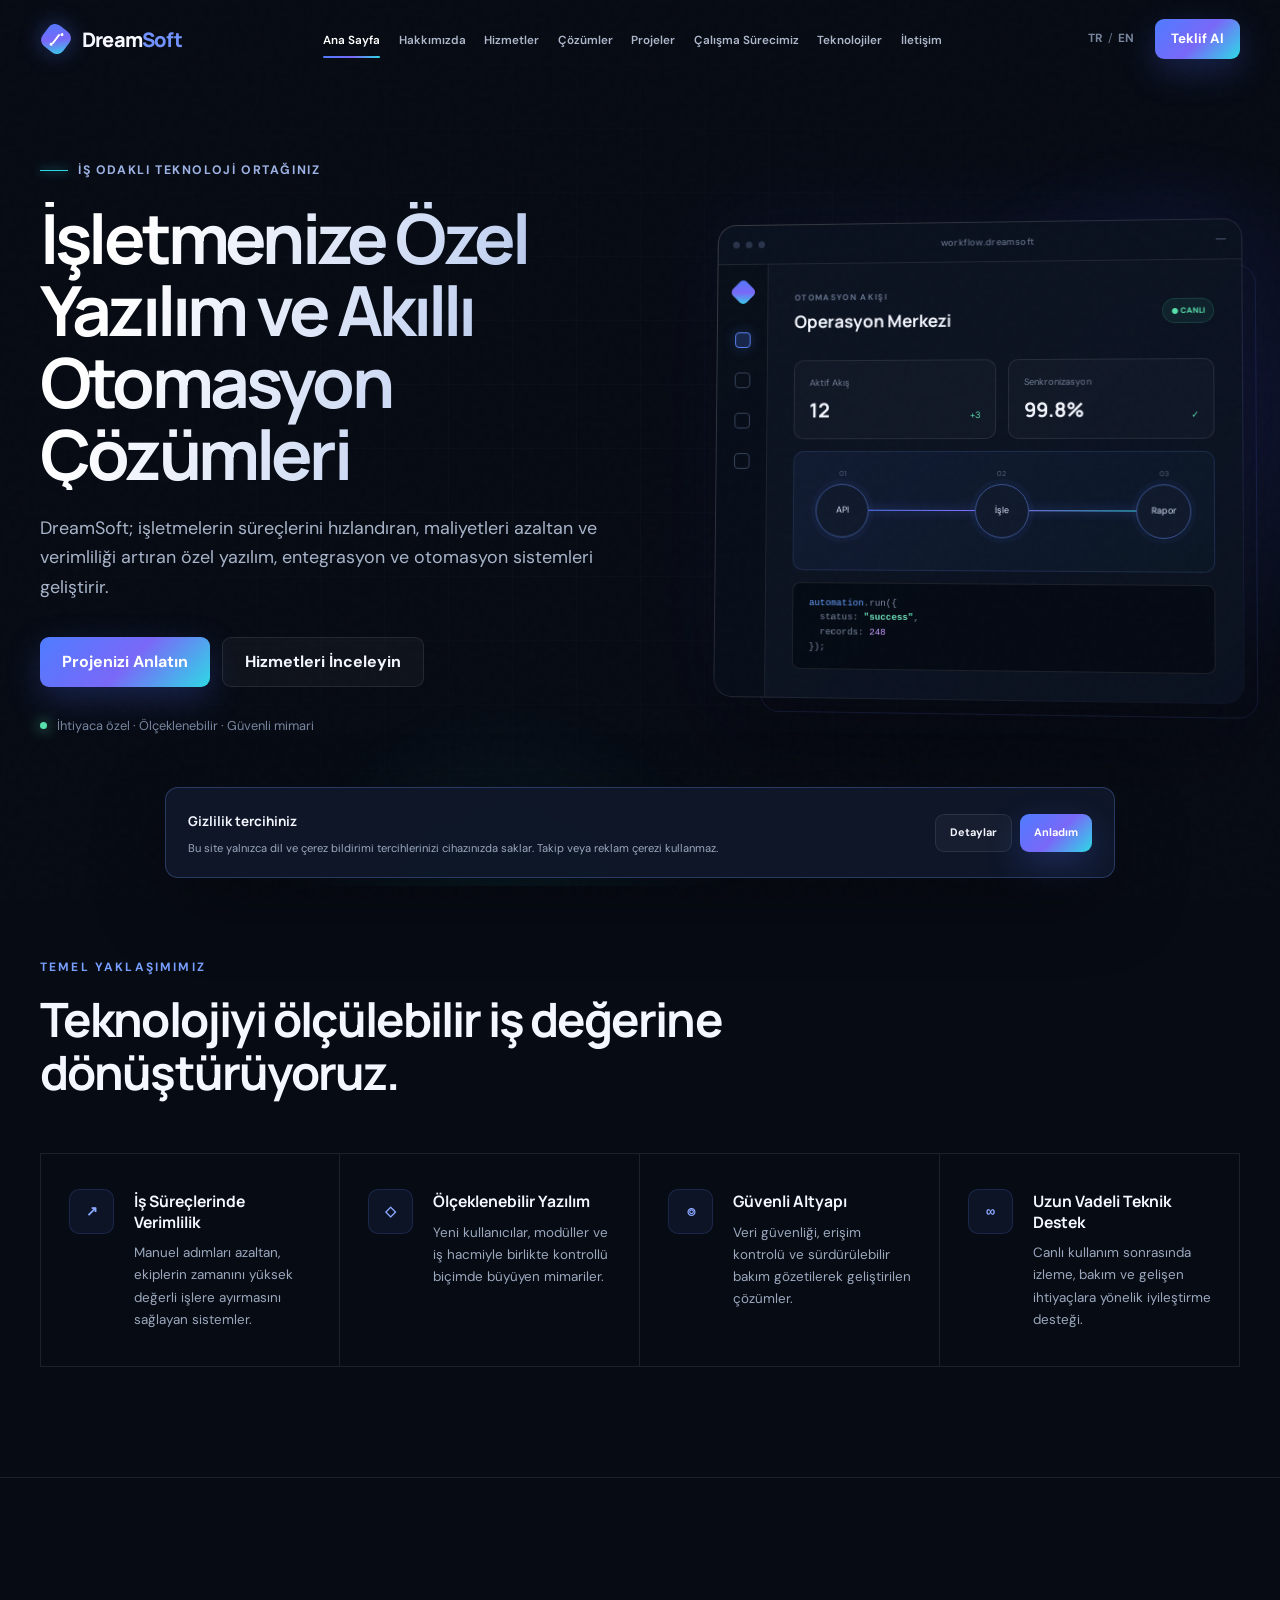
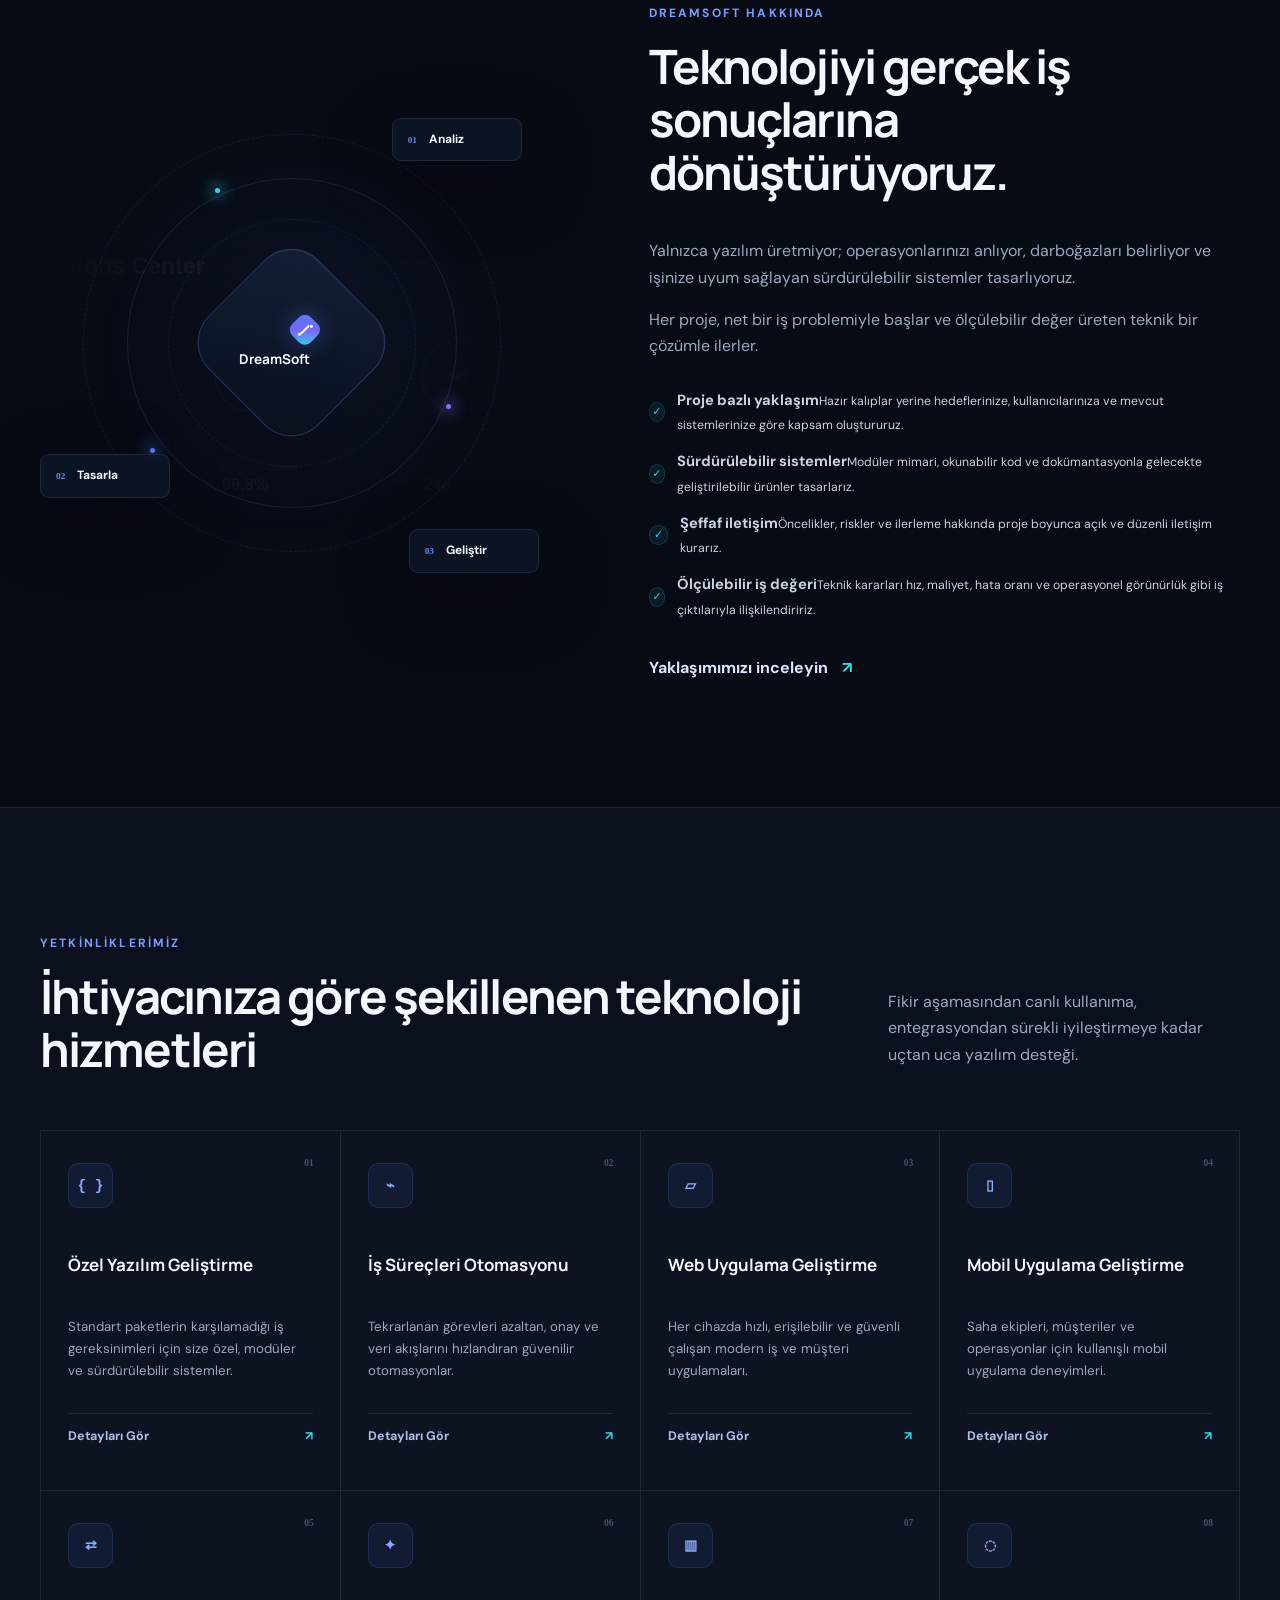
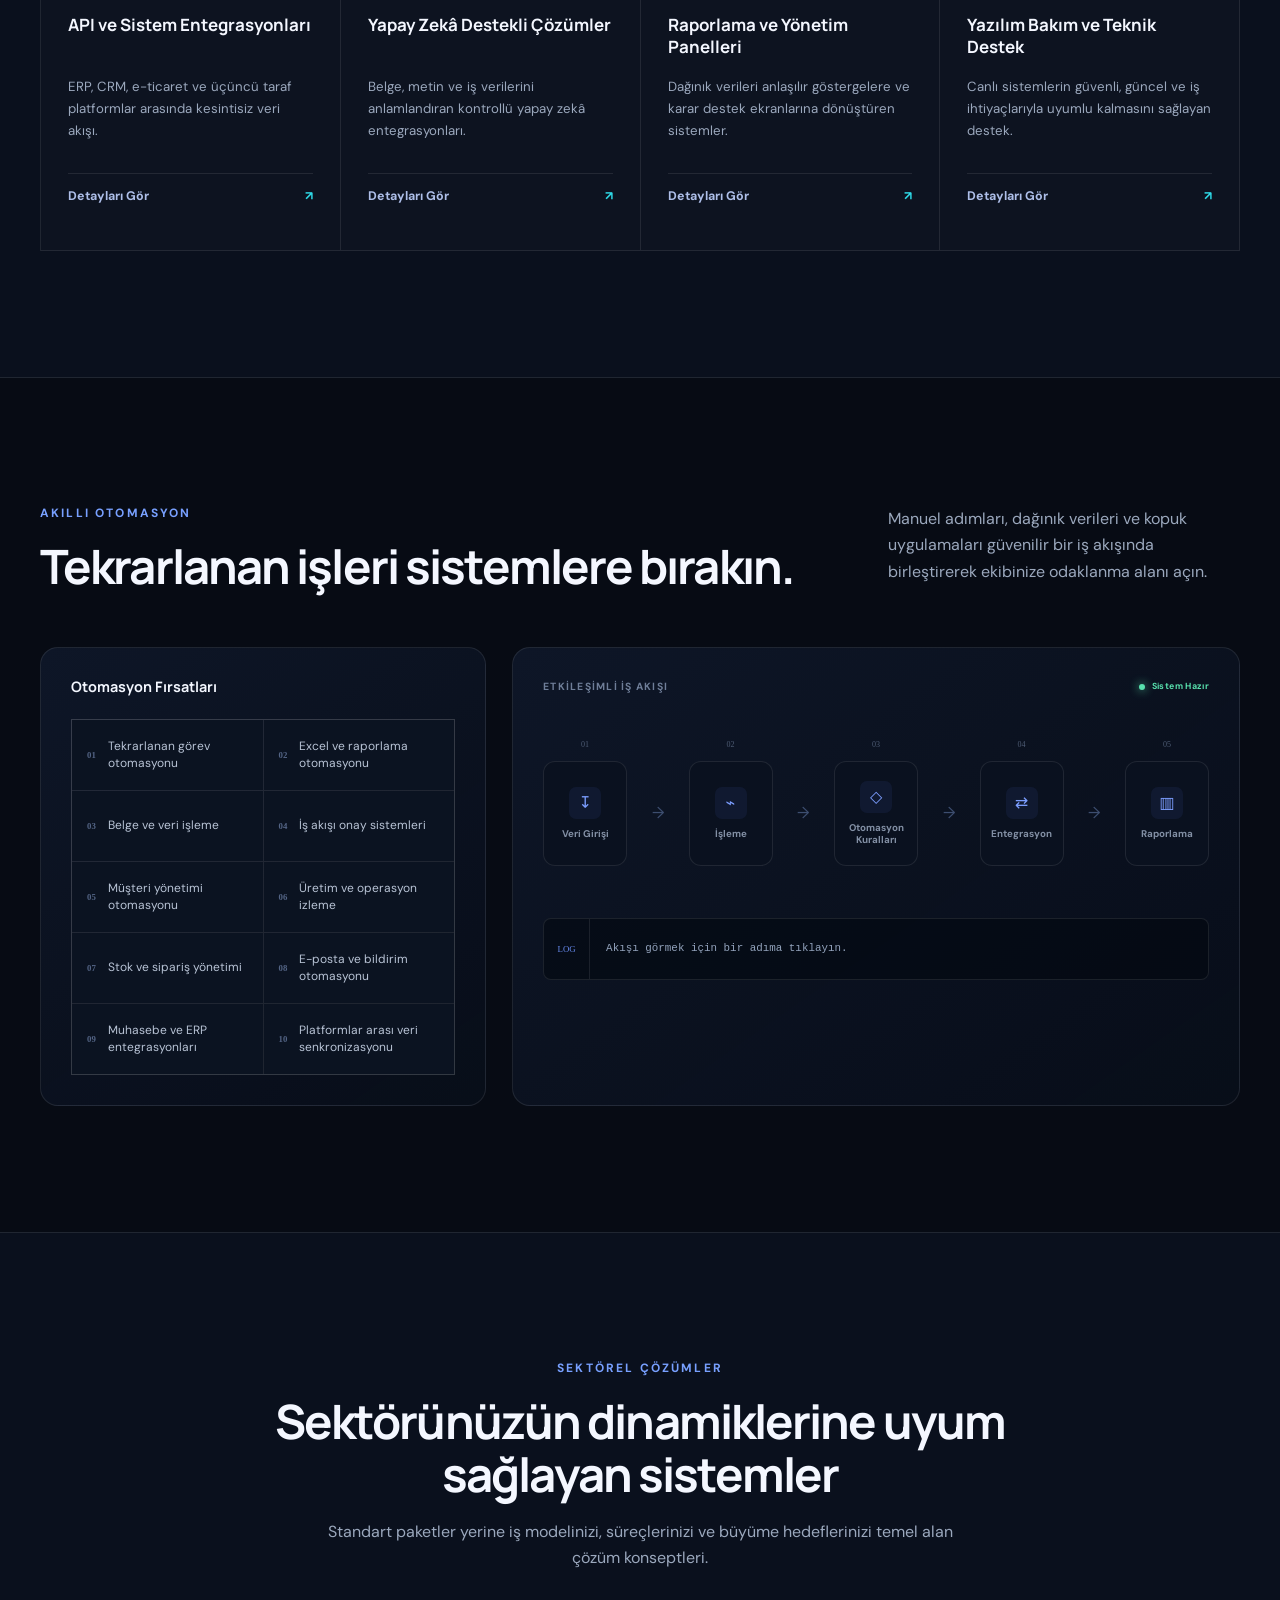
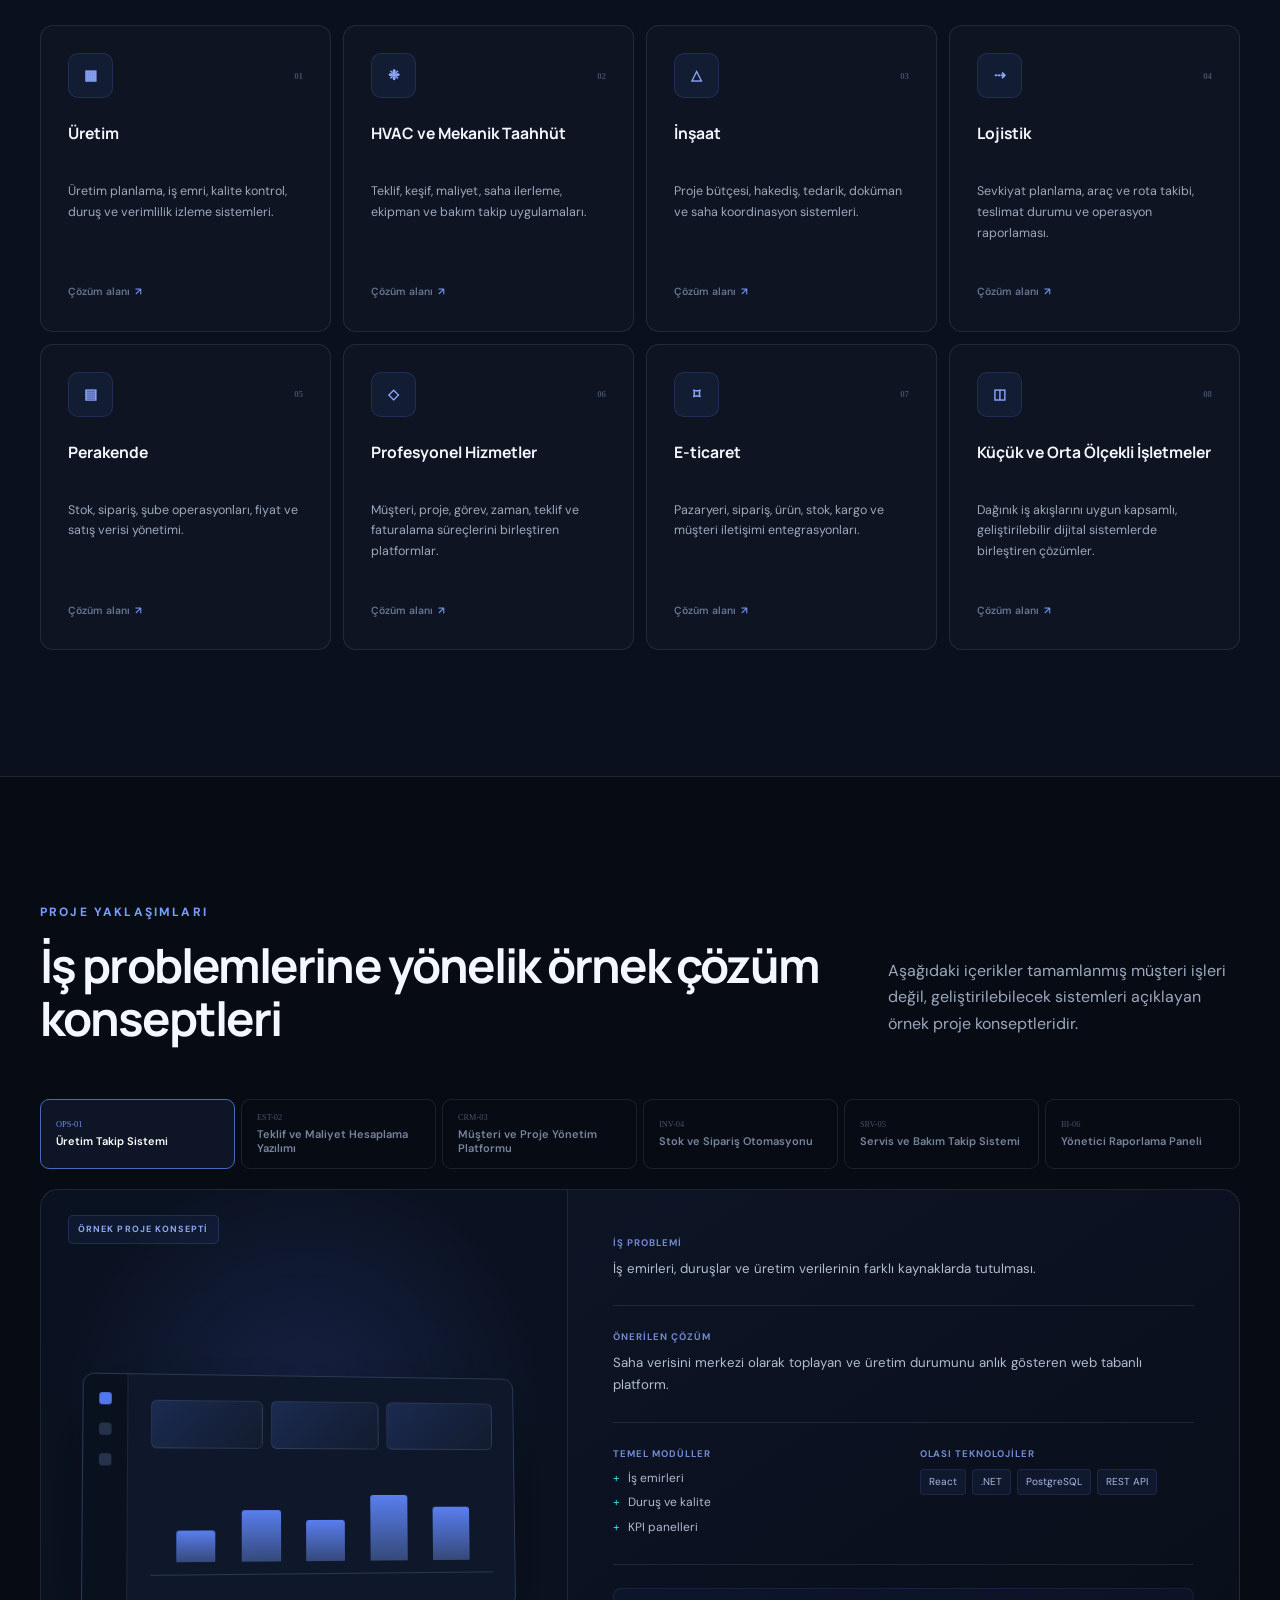
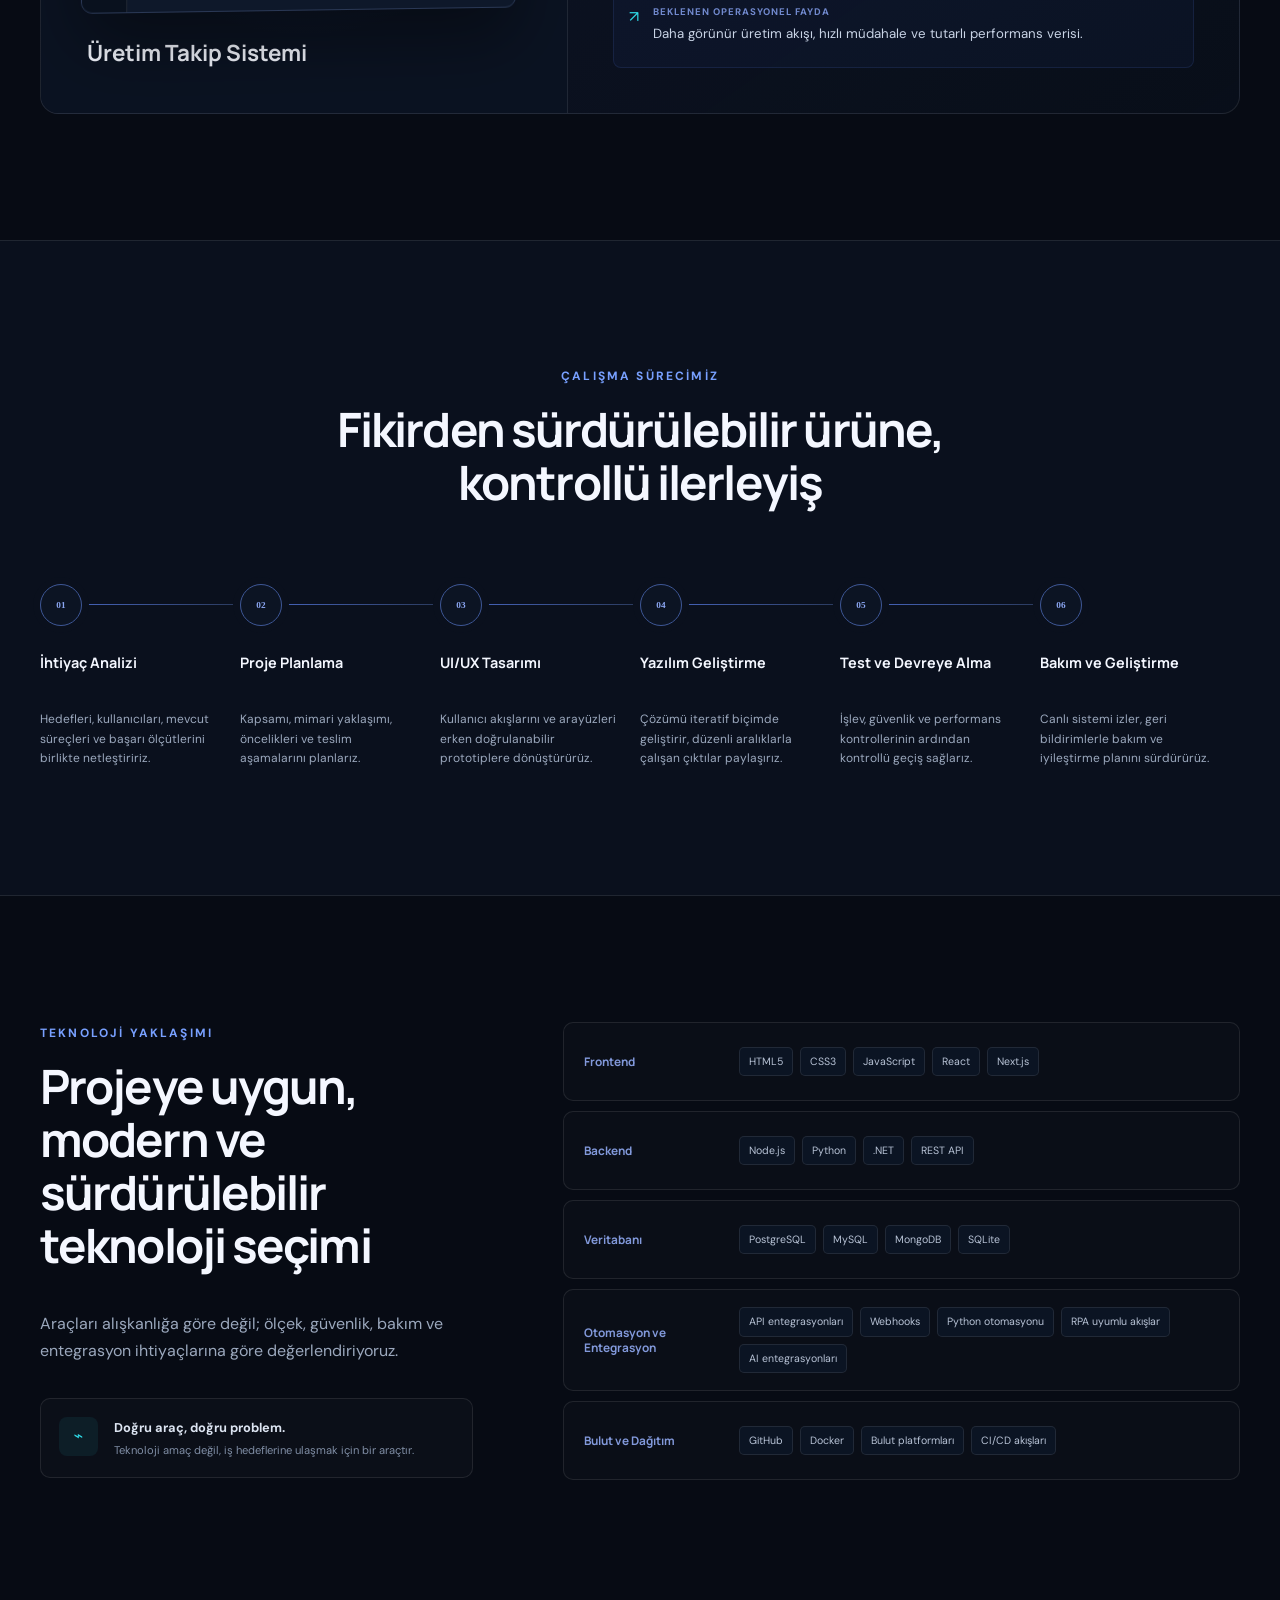
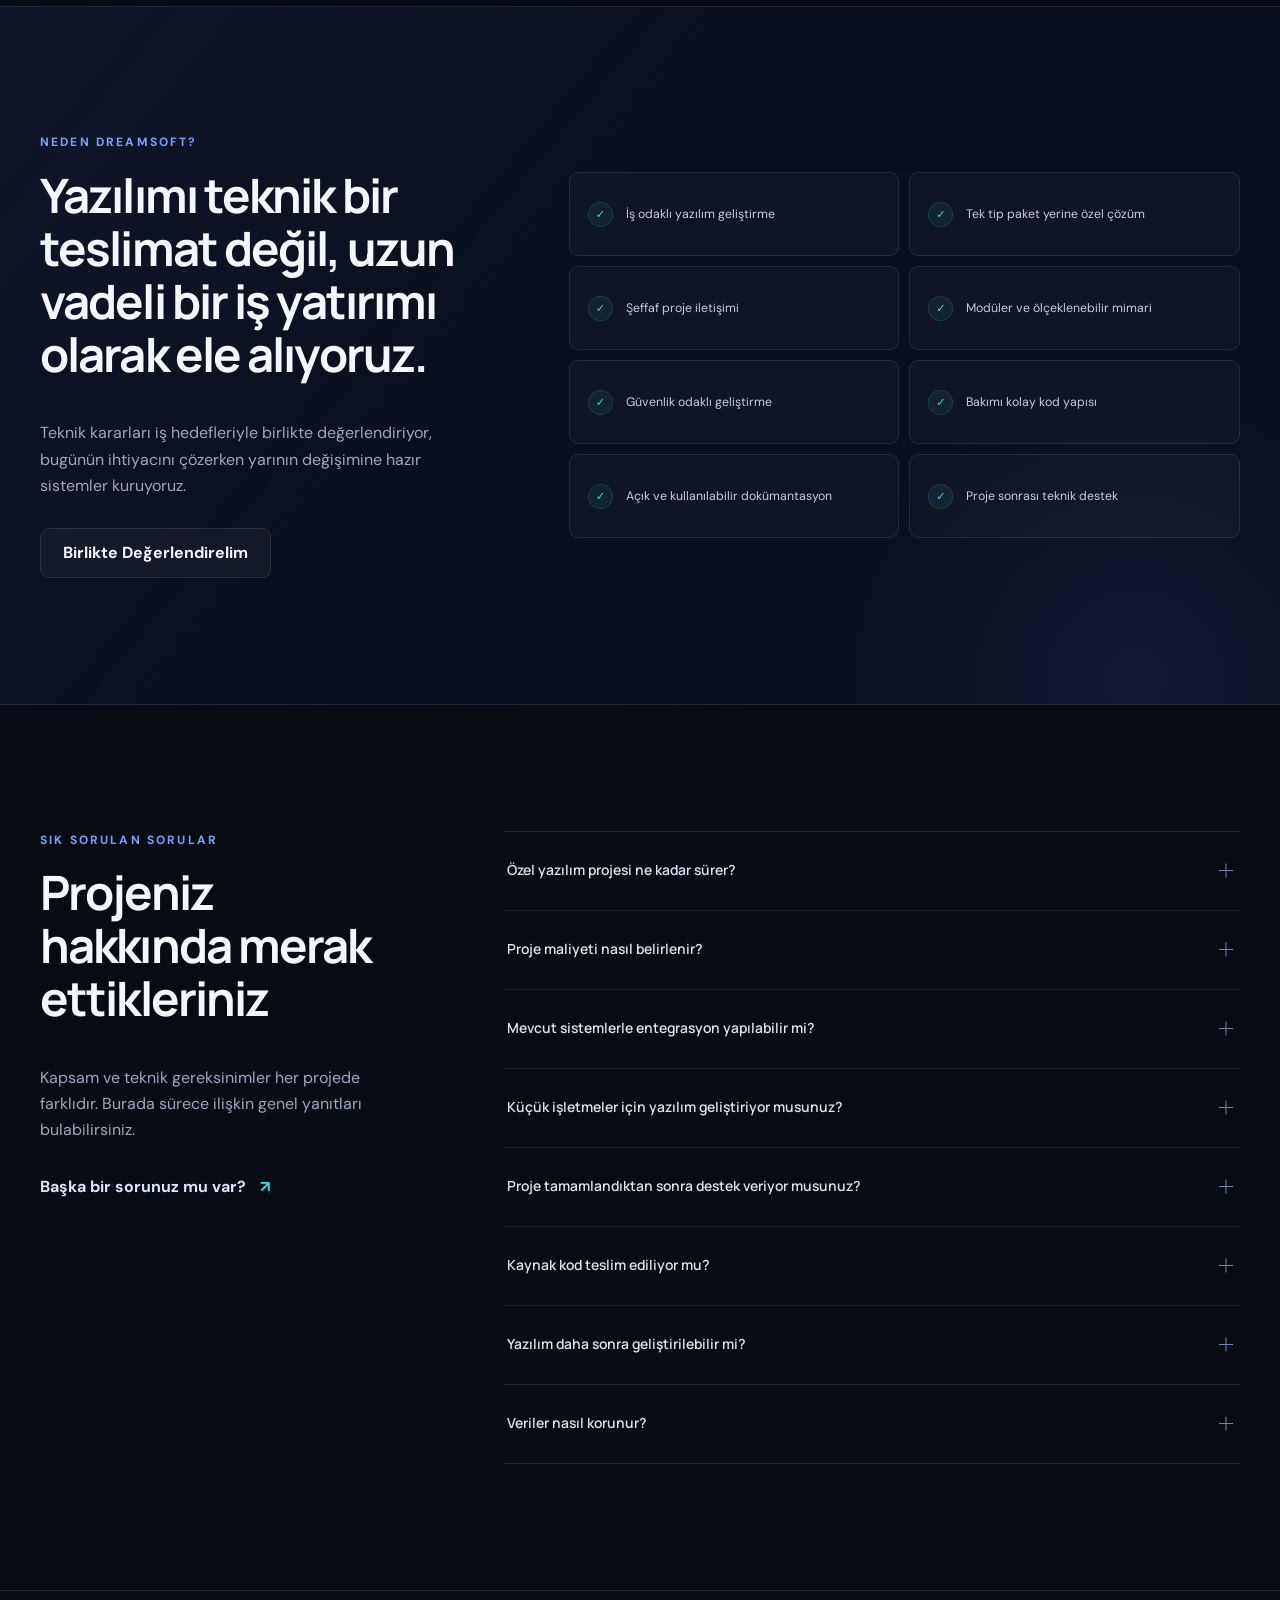
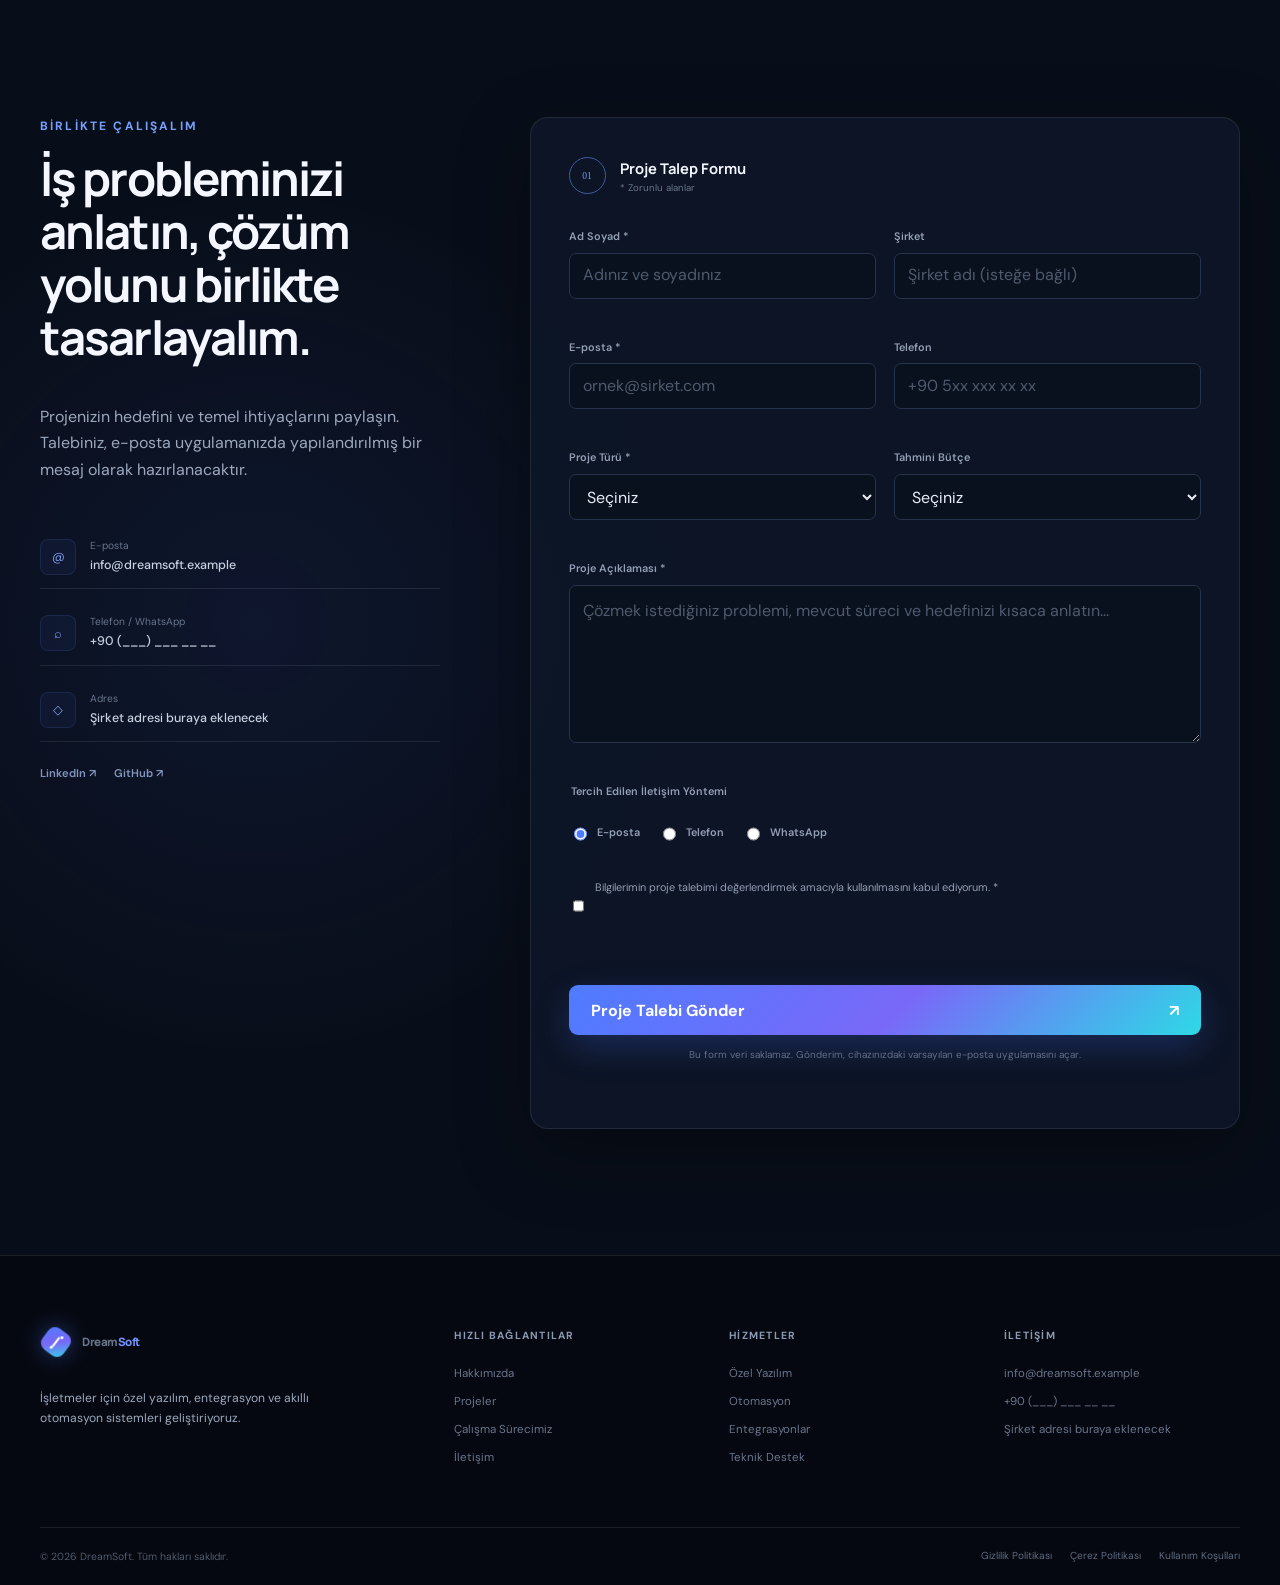
==== index.html @ a369b6c9 "Launch DreamSoft corporate website" ====
<!doctype html>
<html lang="tr">
<head>
  <meta charset="utf-8">
  <meta name="viewport" content="width=device-width, initial-scale=1">
  <title>DreamSoft | Özel Yazılım ve Otomasyon Çözümleri</title>
  <meta name="description" content="DreamSoft, işletmelere özel yazılım, entegrasyon ve akıllı otomasyon çözümleri geliştirir.">
  <meta name="theme-color" content="#080d1a">
  <link rel="canonical" href="https://biltekinhamza.github.io/dreamsoft/">
  <meta property="og:type" content="website">
  <meta property="og:site_name" content="DreamSoft">
  <meta property="og:title" content="DreamSoft | Özel Yazılım ve Otomasyon Çözümleri">
  <meta property="og:description" content="İşletmenize özel, ölçeklenebilir yazılım ve akıllı otomasyon çözümleri.">
  <meta property="og:url" content="https://biltekinhamza.github.io/dreamsoft/">
  <meta property="og:image" content="https://biltekinhamza.github.io/dreamsoft/assets/images/dashboard.svg">
  <meta name="twitter:card" content="summary_large_image">
  <meta name="twitter:title" content="DreamSoft | Özel Yazılım ve Otomasyon Çözümleri">
  <meta name="twitter:description" content="İşletmenize özel, ölçeklenebilir yazılım ve akıllı otomasyon çözümleri.">
  <meta name="twitter:image" content="https://biltekinhamza.github.io/dreamsoft/assets/images/dashboard.svg">
  <link rel="icon" href="favicon.svg" type="image/svg+xml">
  <link rel="stylesheet" href="css/style.css">
  <script type="application/ld+json" id="structured-data">
  {"@context":"https://schema.org","@type":"Organization","name":"DreamSoft","url":"https://biltekinhamza.github.io/dreamsoft/","email":"info@dreamsoft.example","description":"İşletmelere özel yazılım ve otomasyon çözümleri geliştiren teknoloji şirketi.","knowsAbout":["Custom software development","Business process automation","Web applications","Mobile applications","API integrations","Artificial intelligence solutions"]}
  </script>
</head>
<body>
  <a class="skip-link" href="#main" data-i18n="accessibility.skip">İçeriğe geç</a>
  <header class="site-header" id="site-header">
    <div class="container nav-wrap">
      <a class="brand" href="#home" aria-label="DreamSoft ana sayfa">
        <span class="brand-mark" aria-hidden="true"><i></i><i></i><i></i></span>
        <span>Dream<span>Soft</span></span>
      </a>
      <button class="menu-toggle" type="button" aria-expanded="false" aria-controls="primary-nav" data-i18n-aria="accessibility.menu">
        <span></span><span></span><span></span>
      </button>
      <nav id="primary-nav" class="primary-nav" aria-label="Ana navigasyon" data-i18n-aria="accessibility.nav">
        <a href="#home" data-i18n="nav.home">Ana Sayfa</a>
        <a href="#about" data-i18n="nav.about">Hakkımızda</a>
        <a href="#services" data-i18n="nav.services">Hizmetler</a>
        <a href="#solutions" data-i18n="nav.solutions">Çözümler</a>
        <a href="#projects" data-i18n="nav.projects">Projeler</a>
        <a href="#process" data-i18n="nav.process">Çalışma Sürecimiz</a>
        <a href="#technologies" data-i18n="nav.technologies">Teknolojiler</a>
        <a href="#contact" data-i18n="nav.contact">İletişim</a>
      </nav>
      <div class="nav-actions">
        <div class="language-switch" role="group" aria-label="Dil seçimi" data-i18n-aria="accessibility.language">
          <button type="button" data-lang="tr" aria-pressed="true">TR</button>
          <span aria-hidden="true">/</span>
          <button type="button" data-lang="en" aria-pressed="false">EN</button>
        </div>
        <a class="button button-small" href="#contact" data-i18n="nav.quote">Teklif Al</a>
      </div>
    </div>
  </header>

  <main id="main">
    <section class="hero section" id="home" aria-labelledby="hero-title">
      <div class="hero-glow glow-one"></div><div class="hero-glow glow-two"></div>
      <div class="container hero-grid">
        <div class="hero-copy reveal">
          <p class="eyebrow"><span></span><span data-i18n="hero.eyebrow">Yazılım • Otomasyon • Entegrasyon</span></p>
          <h1 id="hero-title" data-i18n="hero.title">İşletmenize Özel Yazılım ve Akıllı Otomasyon Çözümleri</h1>
          <p class="hero-description" data-i18n="hero.description">DreamSoft; işletmelerin süreçlerini hızlandıran, maliyetleri azaltan ve verimliliği artıran özel yazılım, entegrasyon ve otomasyon sistemleri geliştirir.</p>
          <div class="hero-actions">
            <a class="button" href="#contact" data-i18n="hero.primary">Projenizi Anlatın</a>
            <a class="button button-secondary" href="#services" data-i18n="hero.secondary">Hizmetleri İnceleyin</a>
          </div>
          <div class="hero-note"><span class="status-dot"></span><span data-i18n="hero.note">İhtiyacınıza göre tasarlanan, sürdürülebilir sistemler</span></div>
        </div>
        <div class="hero-visual reveal" aria-label="Otomasyon kontrol paneli görseli" data-i18n-aria="hero.visualLabel">
          <div class="dashboard-shell">
            <div class="dashboard-top"><span></span><span></span><span></span><b>workflow.dreamsoft</b><i></i></div>
            <div class="dashboard-body">
              <aside><div class="dash-logo"></div><i class="active"></i><i></i><i></i><i></i></aside>
              <div class="dashboard-content">
                <div class="dash-heading"><div><small data-i18n="hero.dashboard.label">OTOMASYON AKIŞI</small><strong data-i18n="hero.dashboard.title">Operasyon Merkezi</strong></div><span data-i18n="hero.dashboard.live">● CANLI</span></div>
                <div class="metric-row"><div><small data-i18n="hero.dashboard.flow">Aktif Akış</small><b>12</b><em>+3</em></div><div><small data-i18n="hero.dashboard.sync">Senkronizasyon</small><b>99.8%</b><em>✓</em></div></div>
                <div class="workflow-card"><div class="workflow-line"></div><div class="flow-node"><i>01</i><span>API</span></div><div class="flow-node"><i>02</i><span data-i18n="hero.dashboard.process">İşle</span></div><div class="flow-node"><i>03</i><span data-i18n="hero.dashboard.report">Rapor</span></div></div>
                <div class="code-card"><div><span>automation</span>.run({</div><div>&nbsp;&nbsp;status: <b>"success"</b>,</div><div>&nbsp;&nbsp;records: <em>248</em></div><div>});</div></div>
              </div>
            </div>
          </div>
        </div>
      </div>
      <a class="scroll-cue" href="#values" aria-label="Sonraki bölüme geç" data-i18n-aria="accessibility.next"><span></span></a>
    </section>

    <section class="values section-tight" id="values" aria-labelledby="values-title">
      <div class="container">
        <div class="section-intro reveal"><p class="kicker" data-i18n="values.kicker">TEMEL YAKLAŞIMIMIZ</p><h2 id="values-title" data-i18n="values.title">Teknolojiyi ölçülebilir iş değerine dönüştürüyoruz.</h2></div>
        <div class="value-grid" id="value-grid"></div>
      </div>
    </section>

    <section class="about section" id="about" aria-labelledby="about-title">
      <div class="container about-grid">
        <div class="about-visual reveal">
          <img class="about-blueprint" src="assets/images/dashboard.svg" width="1200" height="630" loading="lazy" alt="">
          <div class="orbit" aria-hidden="true"><div class="orbit-core"><span class="brand-mark"><i></i><i></i><i></i></span><b>DreamSoft</b></div><span class="orbit-dot d1"></span><span class="orbit-dot d2"></span><span class="orbit-dot d3"></span></div>
          <div class="visual-tag tag-one"><span>01</span><b data-i18n="about.tags.analyze">Analiz</b></div>
          <div class="visual-tag tag-two"><span>02</span><b data-i18n="about.tags.design">Tasarla</b></div>
          <div class="visual-tag tag-three"><span>03</span><b data-i18n="about.tags.improve">Geliştir</b></div>
        </div>
        <div class="about-copy reveal">
          <p class="kicker" data-i18n="about.kicker">DREAMSOFT HAKKINDA</p>
          <h2 id="about-title" data-i18n="about.title">İşinizi anlayan teknoloji ortağınız.</h2>
          <p data-i18n="about.p1">DreamSoft, işletmelerin karmaşık süreçlerini sadeleştiren özel yazılımlar, entegrasyonlar ve otomasyon sistemleri geliştirir. Hazır kalıplar yerine gerçek ihtiyaca odaklanır.</p>
          <p data-i18n="about.p2">Her projeyi ihtiyaç analiziyle ele alır; sürdürülebilir, güvenli ve ölçeklenebilir bir yapı kurmayı hedefler. Süreç boyunca şeffaf iletişim, ölçülebilir çıktı ve uzun vadeli geliştirilebilirlik önceliğimizdir.</p>
          <ul class="check-list" id="about-list"></ul>
          <a class="text-link" href="#process"><span data-i18n="about.link">Nasıl çalıştığımızı keşfedin</span><span aria-hidden="true">↗</span></a>
        </div>
      </div>
    </section>

    <section class="services section" id="services" aria-labelledby="services-title">
      <div class="container">
        <div class="section-heading reveal"><div><p class="kicker" data-i18n="services.kicker">HİZMETLERİMİZ</p><h2 id="services-title" data-i18n="services.title">İhtiyaca göre şekillenen uçtan uca çözümler.</h2></div><p data-i18n="services.intro">Fikirden devreye almaya, entegrasyondan sürekli desteğe kadar yazılım yaşam döngüsünün her aşamasında yanınızdayız.</p></div>
        <div class="service-grid" id="service-grid"></div>
      </div>
    </section>

    <section class="automation section" id="solutions" aria-labelledby="automation-title">
      <div class="container">
        <div class="section-heading reveal"><div><p class="kicker" data-i18n="automation.kicker">AKILLI OTOMASYON</p><h2 id="automation-title" data-i18n="automation.title">Tekrarlayan işleri sistemlere bırakın.</h2></div><p data-i18n="automation.intro">Veriyi doğru zamanda doğru sisteme taşıyan, manuel yükü azaltan ve operasyon görünürlüğünü artıran akışlar tasarlıyoruz.</p></div>
        <div class="automation-grid">
          <div class="opportunities reveal"><h3 data-i18n="automation.opportunities">Otomasyon Fırsatları</h3><div id="automation-list" class="automation-list"></div></div>
          <div class="workflow-panel reveal">
            <div class="panel-head"><span data-i18n="automation.diagram">ETKİLEŞİMLİ İŞ AKIŞI</span><b><i></i><span data-i18n="automation.ready">Sistem Hazır</span></b></div>
            <div class="workflow-diagram" id="workflow-diagram"></div>
            <div class="workflow-output"><span>LOG</span><code id="workflow-log" data-i18n="automation.log">Akışı görmek için bir adıma tıklayın.</code></div>
          </div>
        </div>
      </div>
    </section>

    <section class="industries section" aria-labelledby="industries-title">
      <div class="container">
        <div class="section-intro centered reveal"><p class="kicker" data-i18n="industries.kicker">SEKTÖREL ÇÖZÜMLER</p><h2 id="industries-title" data-i18n="industries.title">Her sektörün işleyişine uyum sağlayan sistemler.</h2><p data-i18n="industries.intro">Sektörel dinamikleri analiz ederek ihtiyaca özel geliştirilebilecek çözüm alanlarını belirliyoruz.</p></div>
        <div class="industry-grid" id="industry-grid"></div>
      </div>
    </section>

    <section class="projects section" id="projects" aria-labelledby="projects-title">
      <div class="container">
        <div class="section-heading reveal"><div><p class="kicker" data-i18n="projects.kicker">PROJE YAKLAŞIMLARI</p><h2 id="projects-title" data-i18n="projects.title">Gerçek iş ihtiyaçları için örnek çözüm konseptleri.</h2></div><p data-i18n="projects.intro">Aşağıdaki çalışmalar tamamlanmış müşteri projeleri değil, geliştirilebilecek sistemlerin kapsamını gösteren örnek konseptlerdir.</p></div>
        <div class="project-tabs" id="project-tabs" role="tablist" aria-label="Proje konseptleri" data-i18n-aria="projects.tabLabel"></div>
        <div class="project-detail reveal" id="project-detail"></div>
      </div>
    </section>

    <section class="process section" id="process" aria-labelledby="process-title">
      <div class="container">
        <div class="section-intro centered reveal"><p class="kicker" data-i18n="process.kicker">ÇALIŞMA SÜRECİMİZ</p><h2 id="process-title" data-i18n="process.title">Belirsizliği azaltan, görünür bir proje süreci.</h2></div>
        <ol class="timeline" id="process-list"></ol>
      </div>
    </section>

    <section class="technologies section" id="technologies" aria-labelledby="technologies-title">
      <div class="container tech-grid">
        <div class="tech-copy reveal"><p class="kicker" data-i18n="technologies.kicker">TEKNOLOJİLER</p><h2 id="technologies-title" data-i18n="technologies.title">Projeye uygun, modern ve sürdürülebilir teknoloji seçimi.</h2><p data-i18n="technologies.intro">Tek bir araca bağlı kalmadan; güvenlik, performans, bakım kolaylığı ve ölçeklenebilirlik ihtiyaçlarına göre teknoloji seti oluşturuyoruz.</p><div class="tech-principle"><span>⌁</span><p><b data-i18n="technologies.principleTitle">Doğru araç, doğru problem.</b><small data-i18n="technologies.principleText">Teknoloji amaç değil, iş hedeflerine ulaşmak için bir araçtır.</small></p></div></div>
        <div class="tech-groups reveal" id="tech-groups"></div>
      </div>
    </section>

    <section class="why section" aria-labelledby="why-title">
      <div class="container why-grid">
        <div class="why-heading reveal"><p class="kicker" data-i18n="why.kicker">NEDEN DREAMSOFT?</p><h2 id="why-title" data-i18n="why.title">Yalnızca çalışan değil, değer üreten yazılımlar.</h2><p data-i18n="why.intro">Teknik kararları iş hedefleriyle birlikte değerlendiriyor, bugünün ihtiyacını çözerken yarının değişimine hazır sistemler kuruyoruz.</p><a class="button button-secondary" href="#contact" data-i18n="why.cta">Birlikte Değerlendirelim</a></div>
        <div class="why-list" id="why-list"></div>
      </div>
    </section>

    <section class="faq section" aria-labelledby="faq-title">
      <div class="container faq-grid">
        <div class="faq-heading reveal"><p class="kicker" data-i18n="faq.kicker">SIK SORULAN SORULAR</p><h2 id="faq-title" data-i18n="faq.title">Projeniz hakkında merak ettikleriniz.</h2><p data-i18n="faq.intro">Burada olmayan bir sorunuz varsa bizimle iletişime geçebilirsiniz.</p><a class="text-link" href="#contact"><span data-i18n="faq.link">Sorunuzu iletin</span><span aria-hidden="true">↗</span></a></div>
        <div class="accordion" id="faq-list"></div>
      </div>
    </section>

    <section class="contact section" id="contact" aria-labelledby="contact-title">
      <div class="container contact-grid">
        <div class="contact-copy reveal"><p class="kicker" data-i18n="contact.kicker">İLETİŞİM</p><h2 id="contact-title" data-i18n="contact.title">Fikrinizi birlikte çalışan bir sisteme dönüştürelim.</h2><p data-i18n="contact.intro">İhtiyacınızı kısaca paylaşın. Proje kapsamını anlamak ve uygun yaklaşımı değerlendirmek için sizinle iletişime geçelim.</p>
          <div class="contact-items">
            <a href="mailto:info@dreamsoft.example"><span>@</span><p><small data-i18n="contact.email">E-posta</small><b>info@dreamsoft.example</b></p></a>
            <div><span>⌕</span><p><small data-i18n="contact.phone">Telefon / WhatsApp</small><b>+90 (___) ___ __ __</b></p></div>
            <div><span>◇</span><p><small data-i18n="contact.address">Adres</small><b data-i18n="contact.addressValue">Şirket adresi buraya eklenecek</b></p></div>
          </div>
          <div class="social-links"><a href="#social-placeholder" aria-label="LinkedIn">LinkedIn ↗</a><a href="#social-placeholder" aria-label="GitHub">GitHub ↗</a></div>
        </div>
        <form class="contact-form reveal" id="contact-form" novalidate>
          <div class="form-heading"><span>01</span><div><b data-i18n="form.title">Proje Talep Formu</b><small data-i18n="form.required">* Zorunlu alanlar</small></div></div>
          <div class="form-grid">
            <label><span data-i18n="form.name">Ad Soyad *</span><input type="text" name="name" autocomplete="name" required data-i18n-placeholder="form.namePlaceholder" placeholder="Adınız ve soyadınız"><small class="error"></small></label>
            <label><span data-i18n="form.company">Şirket</span><input type="text" name="company" autocomplete="organization" data-i18n-placeholder="form.companyPlaceholder" placeholder="Şirket adı"></label>
            <label><span data-i18n="form.email">E-posta *</span><input type="email" name="email" autocomplete="email" required data-i18n-placeholder="form.emailPlaceholder" placeholder="ornek@sirket.com"><small class="error"></small></label>
            <label><span data-i18n="form.phone">Telefon</span><input type="tel" name="phone" autocomplete="tel" data-i18n-placeholder="form.phonePlaceholder" placeholder="+90 ___ ___ __ __"></label>
            <label><span data-i18n="form.projectType">Proje Türü *</span><select name="projectType" required><option value="" data-i18n="form.select">Seçiniz</option></select><small class="error"></small></label>
            <label><span data-i18n="form.budget">Tahmini Bütçe</span><select name="budget"><option value="" data-i18n="form.select">Seçiniz</option></select></label>
            <label class="full"><span data-i18n="form.description">Proje Açıklaması *</span><textarea name="description" rows="5" required minlength="20" data-i18n-placeholder="form.descriptionPlaceholder" placeholder="İhtiyacınızı, mevcut süreci ve hedeflediğiniz sonucu kısaca anlatın."></textarea><small class="error"></small></label>
            <fieldset class="full contact-preference"><legend data-i18n="form.preference">Tercih Edilen İletişim Yöntemi</legend><label><input type="radio" name="preference" value="Email" checked><span data-i18n="form.emailShort">E-posta</span></label><label><input type="radio" name="preference" value="Phone"><span data-i18n="form.phoneShort">Telefon</span></label><label><input type="radio" name="preference" value="WhatsApp"><span>WhatsApp</span></label></fieldset>
            <label class="full consent"><input type="checkbox" name="consent" required><span data-i18n="form.consent">Bilgilerimin proje talebimin değerlendirilmesi amacıyla kullanılmasını kabul ediyorum. *</span><small class="error"></small></label>
          </div>
          <button class="button submit-button" type="submit"><span data-i18n="form.submit">Proje Talebi Gönder</span><span aria-hidden="true">↗</span></button>
          <p class="form-note" data-i18n="form.note">Gönder butonu, e-posta uygulamanızda yapılandırılmış bir taslak açar. Veriler bir sunucuya kaydedilmez.</p>
          <div class="form-status" id="form-status" role="status" aria-live="polite"></div>
        </form>
      </div>
    </section>
  </main>

  <footer class="site-footer">
    <div class="container footer-grid">
      <div class="footer-about"><a class="brand" href="#home"><span class="brand-mark" aria-hidden="true"><i></i><i></i><i></i></span><span>Dream<span>Soft</span></span></a><p data-i18n="footer.description">İşletmeler için özel yazılım, entegrasyon ve akıllı otomasyon çözümleri.</p></div>
      <div><h2 data-i18n="footer.quick">Hızlı Bağlantılar</h2><a href="#about" data-i18n="nav.about">Hakkımızda</a><a href="#projects" data-i18n="nav.projects">Projeler</a><a href="#process" data-i18n="nav.process">Çalışma Sürecimiz</a><a href="#contact" data-i18n="nav.contact">İletişim</a></div>
      <div><h2 data-i18n="footer.services">Hizmetler</h2><a href="#services" data-i18n="footer.custom">Özel Yazılım</a><a href="#solutions" data-i18n="footer.automation">Otomasyon</a><a href="#services" data-i18n="footer.integration">Entegrasyon</a><a href="#services" data-i18n="footer.support">Teknik Destek</a></div>
      <div><h2 data-i18n="footer.contact">İletişim</h2><a href="mailto:info@dreamsoft.example">info@dreamsoft.example</a><span>+90 (___) ___ __ __</span><span data-i18n="contact.addressValue">Şirket adresi buraya eklenecek</span></div>
    </div>
    <div class="container footer-bottom"><p>© <span id="current-year"></span> DreamSoft. <span data-i18n="footer.rights">Tüm hakları saklıdır.</span></p><div><button type="button" data-dialog="privacy" data-i18n="footer.privacy">Gizlilik Politikası</button><button type="button" data-dialog="cookies" data-i18n="footer.cookies">Çerez Politikası</button><button type="button" data-dialog="terms" data-i18n="footer.terms">Kullanım Koşulları</button></div></div>
  </footer>

  <button class="back-to-top" type="button" aria-label="Yukarı dön" data-i18n-aria="accessibility.top">↑</button>

  <div class="cookie-banner" id="cookie-banner" role="dialog" aria-labelledby="cookie-title" aria-describedby="cookie-text">
    <div><b id="cookie-title" data-i18n="cookie.title">Gizliliğiniz önemli.</b><p id="cookie-text" data-i18n="cookie.text">Bu site yalnızca dil ve çerez tercihinizi hatırlamak için tarayıcı depolamasını kullanır. Takip veya reklam çerezi kullanılmaz.</p></div>
    <div><button class="button button-secondary" type="button" data-dialog="cookies" data-i18n="cookie.details">Detaylar</button><button class="button" type="button" id="cookie-accept" data-i18n="cookie.accept">Anladım</button></div>
  </div>

  <div class="modal" id="service-modal" role="dialog" aria-modal="true" aria-labelledby="modal-title" hidden><div class="modal-backdrop" data-close-modal></div><div class="modal-panel"><button class="modal-close" type="button" data-close-modal aria-label="Kapat" data-i18n-aria="accessibility.close">×</button><span class="modal-icon" id="modal-icon"></span><p class="kicker" data-i18n="services.detailLabel">HİZMET DETAYI</p><h2 id="modal-title"></h2><p id="modal-description"></p><h3 data-i18n="services.includes">Neleri kapsayabilir?</h3><ul id="modal-features"></ul><a class="button" href="#contact" data-close-modal data-i18n="services.discuss">Projenizi Konuşalım</a></div></div>

  <dialog class="legal-dialog" id="legal-dialog"><button class="modal-close" type="button" data-close-dialog aria-label="Kapat" data-i18n-aria="accessibility.close">×</button><h2 id="legal-title"></h2><div id="legal-content"></div><button class="button button-secondary" type="button" data-close-dialog data-i18n="accessibility.close">Kapat</button></dialog>

  <div id="social-placeholder" class="visually-hidden" aria-hidden="true"></div>
  <noscript><div class="noscript">Bu sitenin dil değiştirme ve etkileşim özellikleri için JavaScript gereklidir. / JavaScript is required for language switching and interactive features.</div></noscript>
  <script src="js/translations.js" defer></script>
  <script src="js/main.js" defer></script>
</body>
</html>
---- css/style.css ----
@import url("https://fonts.googleapis.com/css2?family=DM+Sans:wght@400;500;600;700&family=Manrope:wght@400;500;600;700;800&display=swap");

:root {
  --bg: #070b14;
  --bg-soft: #0a101d;
  --surface: #0e1627;
  --surface-2: #111c30;
  --line: rgba(255, 255, 255, 0.09);
  --line-bright: rgba(115, 150, 255, 0.28);
  --text: #f4f7ff;
  --muted: #9ba8bd;
  --blue: #4e7cff;
  --cyan: #2ed9e6;
  --violet: #8c6bff;
  --success: #58e0ad;
  --danger: #ff7f91;
  --gradient: linear-gradient(135deg, #4e7cff 0%, #7968f8 52%, #2ed9e6 100%);
  --container: 1200px;
  --header: 78px;
  --radius: 18px;
  --shadow: 0 24px 70px rgba(0, 0, 0, 0.35);
}

* { box-sizing: border-box; }
html { scroll-behavior: smooth; scroll-padding-top: calc(var(--header) + 20px); }
body { margin: 0; background: var(--bg); color: var(--text); font-family: "DM Sans", system-ui, sans-serif; font-size: 16px; line-height: 1.65; overflow-x: hidden; }
body.modal-open { overflow: hidden; }
body::before { content: ""; position: fixed; inset: 0; pointer-events: none; opacity: .16; z-index: 20; background-image: url("data:image/svg+xml,%3Csvg viewBox='0 0 160 160' xmlns='http://www.w3.org/2000/svg'%3E%3Cfilter id='n'%3E%3CfeTurbulence type='fractalNoise' baseFrequency='.9' numOctaves='3' stitchTiles='stitch'/%3E%3C/filter%3E%3Crect width='100%25' height='100%25' filter='url(%23n)' opacity='.1'/%3E%3C/svg%3E"); }
button, input, select, textarea { font: inherit; }
button, a { -webkit-tap-highlight-color: transparent; }
a { color: inherit; text-decoration: none; }
img { display: block; max-width: 100%; }
h1, h2, h3, p { margin-top: 0; }
h1, h2, h3, .brand { font-family: "Manrope", system-ui, sans-serif; }
h1 { max-width: 760px; margin-bottom: 24px; font-size: clamp(2.8rem, 5.4vw, 5.4rem); line-height: 1.04; letter-spacing: -.055em; }
h2 { font-size: clamp(2rem, 3.7vw, 3.55rem); line-height: 1.12; letter-spacing: -.04em; }
h3 { line-height: 1.3; }
p { color: var(--muted); }
button { color: inherit; }
::selection { color: #fff; background: #526fea; }

.container { width: min(calc(100% - 48px), var(--container)); margin-inline: auto; }
.section { position: relative; padding: 126px 0; }
.section-tight { padding: 72px 0 110px; }
.skip-link { position: fixed; top: 10px; left: 10px; z-index: 999; padding: 10px 16px; color: #08101f; background: #fff; border-radius: 6px; transform: translateY(-150%); }
.skip-link:focus { transform: translateY(0); }
.visually-hidden { position: absolute !important; width: 1px; height: 1px; padding: 0; margin: -1px; overflow: hidden; clip: rect(0, 0, 0, 0); white-space: nowrap; border: 0; }
:focus-visible { outline: 3px solid var(--cyan); outline-offset: 3px; }
.kicker { margin-bottom: 16px; color: #78a0ff; font-size: .75rem; font-weight: 700; letter-spacing: .18em; }
.section-intro { max-width: 780px; margin-bottom: 54px; }
.section-intro h2, .section-heading h2 { margin-bottom: 0; }
.section-intro.centered { margin-inline: auto; text-align: center; }
.section-intro.centered > p:last-child { max-width: 650px; margin: 18px auto 0; }
.section-heading { display: grid; grid-template-columns: minmax(0, 1.45fr) minmax(280px, .65fr); gap: 64px; align-items: end; margin-bottom: 54px; }
.section-heading > p { margin: 0 0 8px; }

.button { display: inline-flex; min-height: 50px; padding: 0 22px; align-items: center; justify-content: center; gap: 10px; color: #fff; font-weight: 700; line-height: 1.2; background: var(--gradient); border: 0; border-radius: 9px; box-shadow: 0 12px 34px rgba(75, 105, 239, .26); cursor: pointer; transition: transform .25s, box-shadow .25s, filter .25s; }
.button:hover { transform: translateY(-2px); box-shadow: 0 16px 42px rgba(75, 105, 239, .38); filter: brightness(1.06); }
.button-small { min-height: 40px; padding: 0 16px; font-size: .84rem; }
.button-secondary { color: var(--text); background: rgba(255, 255, 255, .035); border: 1px solid var(--line); box-shadow: none; }
.button-secondary:hover { border-color: var(--line-bright); box-shadow: none; background: rgba(255, 255, 255, .07); }
.text-link { display: inline-flex; align-items: center; gap: 14px; margin-top: 14px; color: #dce5ff; font-weight: 700; }
.text-link span:last-child { color: var(--cyan); transition: transform .2s; }
.text-link:hover span:last-child { transform: translate(3px, -3px); }

.site-header { position: fixed; top: 0; left: 0; z-index: 100; width: 100%; border-bottom: 1px solid transparent; transition: background .3s, border-color .3s, backdrop-filter .3s; }
.site-header.scrolled { background: rgba(7, 11, 20, .88); border-color: var(--line); backdrop-filter: blur(18px); }
.nav-wrap { display: flex; min-height: var(--header); align-items: center; gap: 25px; }
.brand { display: inline-flex; flex: 0 0 auto; align-items: center; gap: 10px; color: #f7f9ff; font-size: 1.25rem; font-weight: 800; letter-spacing: -.04em; }
.brand > span:last-child > span { color: #7293ff; }
.brand-mark { position: relative; display: inline-flex; width: 32px; height: 32px; align-items: center; justify-content: center; transform: rotate(-8deg); }
.brand-mark::before { content: ""; position: absolute; inset: 3px; background: var(--gradient); border-radius: 8px; box-shadow: 0 0 22px rgba(81, 123, 255, .4); transform: rotate(45deg); }
.brand-mark i { position: absolute; z-index: 1; width: 3px; height: 3px; background: #fff; border-radius: 50%; }
.brand-mark i:first-child { transform: translate(-6px, 4px); }
.brand-mark i:nth-child(2) { width: 12px; height: 2px; border-radius: 3px; transform: rotate(-45deg); }
.brand-mark i:nth-child(3) { transform: translate(6px, -4px); }
.primary-nav { display: flex; flex: 1; align-items: center; justify-content: center; gap: clamp(12px, 1.45vw, 24px); }
.primary-nav a { position: relative; padding: 29px 0 25px; color: #aeb8cb; font-size: clamp(.73rem, .85vw, .84rem); font-weight: 600; white-space: nowrap; transition: color .2s; }
.primary-nav a::after { content: ""; position: absolute; right: 0; bottom: 18px; left: 0; height: 2px; background: var(--gradient); border-radius: 4px; transform: scaleX(0); transition: transform .25s; }
.primary-nav a:hover, .primary-nav a.active { color: #fff; }
.primary-nav a.active::after { transform: scaleX(1); }
.nav-actions { display: flex; flex: 0 0 auto; align-items: center; gap: 16px; }
.language-switch { display: flex; align-items: center; color: #66738b; font-size: .74rem; }
.language-switch button { padding: 5px; color: #78869e; font-size: .74rem; font-weight: 700; background: none; border: 0; cursor: pointer; }
.language-switch button.active { color: #fff; }
.menu-toggle { display: none; width: 42px; height: 42px; padding: 9px; background: transparent; border: 1px solid var(--line); border-radius: 8px; cursor: pointer; }
.menu-toggle span { display: block; width: 100%; height: 2px; margin: 5px 0; background: #fff; transition: transform .25s, opacity .25s; }
.menu-toggle.open span:first-child { transform: translateY(7px) rotate(45deg); }
.menu-toggle.open span:nth-child(2) { opacity: 0; }
.menu-toggle.open span:last-child { transform: translateY(-7px) rotate(-45deg); }

.hero { display: flex; min-height: 850px; padding-top: 160px; align-items: center; overflow: hidden; background-image: linear-gradient(rgba(94, 112, 160, .035) 1px, transparent 1px), linear-gradient(90deg, rgba(94, 112, 160, .035) 1px, transparent 1px); background-size: 64px 64px; }
.hero::before { content: ""; position: absolute; inset: 0; background: radial-gradient(ellipse at 50% 50%, transparent 20%, var(--bg) 78%); }
.hero-grid { position: relative; z-index: 2; display: grid; grid-template-columns: minmax(0, 1.08fr) minmax(440px, .92fr); gap: 50px; align-items: center; }
.hero-copy { padding-bottom: 24px; }
.eyebrow { display: flex; align-items: center; gap: 10px; margin-bottom: 22px; color: #9eb3e5; font-size: .77rem; font-weight: 700; letter-spacing: .13em; text-transform: uppercase; }
.eyebrow > span:first-child { width: 28px; height: 1px; background: var(--cyan); box-shadow: 0 0 10px var(--cyan); }
.hero h1 { background: linear-gradient(110deg, #fff 15%, #c8d6f3 63%, #8299cc); -webkit-background-clip: text; background-clip: text; color: transparent; }
.hero-description { max-width: 685px; margin-bottom: 34px; color: #a8b5ca; font-size: clamp(1rem, 1.4vw, 1.15rem); }
.hero-actions { display: flex; flex-wrap: wrap; gap: 12px; }
.hero-note { display: flex; align-items: center; gap: 10px; margin-top: 28px; color: #77869f; font-size: .8rem; }
.status-dot { width: 7px; height: 7px; background: var(--success); border-radius: 50%; box-shadow: 0 0 14px var(--success); }
.hero-glow { position: absolute; filter: blur(5px); border-radius: 50%; pointer-events: none; }
.glow-one { right: -180px; top: 120px; width: 580px; height: 580px; background: radial-gradient(circle, rgba(76, 89, 255, .15), transparent 66%); }
.glow-two { left: 20%; bottom: -300px; width: 500px; height: 500px; background: radial-gradient(circle, rgba(31, 196, 214, .09), transparent 68%); }
.hero-visual { perspective: 1200px; }
.dashboard-shell { position: relative; padding: 1px; background: linear-gradient(135deg, rgba(255,255,255,.2), rgba(91,110,255,.06)); border-radius: 19px; box-shadow: 0 40px 90px rgba(0,0,0,.5), 0 0 90px rgba(70,91,224,.1); transform: rotateY(-4deg) rotateX(2deg); }
.dashboard-shell::after { content: ""; position: absolute; z-index: -1; right: -13px; bottom: -14px; width: 93%; height: 93%; border: 1px solid rgba(98, 130, 255, .13); border-radius: 19px; }
.dashboard-top { display: flex; height: 40px; padding: 0 15px; align-items: center; gap: 6px; color: #65728b; background: #0a111f; border-bottom: 1px solid var(--line); border-radius: 18px 18px 0 0; }
.dashboard-top > span { width: 7px; height: 7px; background: #29344a; border-radius: 50%; }
.dashboard-top b { margin-left: auto; font: 500 .58rem "DM Sans"; letter-spacing: .04em; }
.dashboard-top i { width: 10px; margin-left: auto; border-top: 1px solid #49566e; }
.dashboard-body { display: grid; grid-template-columns: 52px 1fr; min-height: 430px; background: rgba(10, 17, 31, .94); border-radius: 0 0 18px 18px; overflow: hidden; }
.dashboard-body aside { display: flex; padding: 18px 0; flex-direction: column; align-items: center; gap: 25px; background: rgba(6,11,21,.65); border-right: 1px solid var(--line); }
.dashboard-body aside i { width: 16px; height: 16px; border: 1px solid #34415a; border-radius: 4px; }
.dashboard-body aside i.active { background: rgba(80, 123, 255, .22); border-color: #5980f5; box-shadow: 0 0 14px rgba(80, 123, 255, .25); }
.dash-logo { width: 20px; height: 20px; margin-bottom: 6px; background: var(--gradient); border-radius: 5px; transform: rotate(45deg); }
.dashboard-content { padding: 28px 27px; }
.dash-heading { display: flex; align-items: center; justify-content: space-between; margin-bottom: 25px; }
.dash-heading div { display: flex; flex-direction: column; }
.dash-heading small { color: #63728b; font-size: .52rem; font-weight: 700; letter-spacing: .16em; }
.dash-heading strong { margin-top: 3px; font-family: "Manrope"; font-size: 1.08rem; }
.dash-heading > span { padding: 5px 8px; color: var(--success); font-size: .49rem; font-weight: 700; background: rgba(72, 211, 159, .08); border: 1px solid rgba(72,211,159,.16); border-radius: 20px; }
.metric-row { display: grid; grid-template-columns: 1fr 1fr; gap: 12px; }
.metric-row > div { position: relative; padding: 15px; background: rgba(255,255,255,.025); border: 1px solid var(--line); border-radius: 10px; }
.metric-row small { display: block; color: #6f7d94; font-size: .58rem; }
.metric-row b { display: block; margin-top: 5px; font: 700 1.25rem "Manrope"; }
.metric-row em { position: absolute; right: 14px; bottom: 14px; color: var(--success); font-size: .58rem; font-style: normal; }
.workflow-card { position: relative; display: flex; min-height: 120px; margin-top: 12px; padding: 22px; align-items: center; justify-content: space-between; background: linear-gradient(130deg, rgba(78,124,255,.08), rgba(46,217,230,.025)); border: 1px solid rgba(101, 126, 219, .18); border-radius: 10px; overflow: hidden; }
.workflow-line { position: absolute; left: 15%; width: 70%; height: 1px; background: linear-gradient(90deg, #4e7cff, #8c6bff, #2ed9e6); box-shadow: 0 0 10px #536ee9; }
.flow-node { position: relative; z-index: 1; display: flex; width: 54px; height: 54px; align-items: center; justify-content: center; flex-direction: column; color: #dce5ff; font-size: .56rem; background: #101a2c; border: 1px solid #39508d; border-radius: 50%; box-shadow: 0 0 0 5px rgba(58,89,182,.07); }
.flow-node i { position: absolute; top: -17px; color: #54627c; font-size: .45rem; font-style: normal; }
.code-card { margin-top: 12px; padding: 13px 16px; color: #7987a0; font: .58rem/1.6 ui-monospace, monospace; background: rgba(2,7,15,.65); border: 1px solid var(--line); border-radius: 8px; }
.code-card span { color: #68a0ff; }.code-card b { color: #6de2bb; }.code-card em { color: #c89cff; font-style: normal; }
.scroll-cue { position: absolute; z-index: 3; bottom: 30px; left: 50%; display: grid; width: 27px; height: 42px; place-items: start center; padding-top: 8px; border: 1px solid #33415c; border-radius: 20px; }
.scroll-cue span { width: 3px; height: 7px; background: #7e9bf1; border-radius: 5px; animation: scroll-cue 1.8s infinite; }
@keyframes scroll-cue { 0% { transform: translateY(0); opacity: 0; } 35% { opacity: 1; } 100% { transform: translateY(15px); opacity: 0; } }

.values { border-bottom: 1px solid var(--line); }
.value-grid { display: grid; grid-template-columns: repeat(4, 1fr); border-top: 1px solid var(--line); border-bottom: 1px solid var(--line); }
.value-card { display: flex; min-height: 190px; padding: 35px 28px; gap: 20px; border-right: 1px solid var(--line); transition: background .25s; }
.value-card:first-child { border-left: 1px solid var(--line); }
.value-card:hover { background: rgba(255,255,255,.025); }
.card-icon { display: grid; flex: 0 0 auto; width: 45px; height: 45px; place-items: center; color: #8ca8ff; font: 700 .9rem ui-monospace, monospace; background: rgba(78,124,255,.08); border: 1px solid rgba(94,128,239,.18); border-radius: 10px; }
.value-card h3 { margin: 2px 0 10px; font-size: .98rem; }.value-card p { margin: 0; font-size: .84rem; }

.about { overflow: hidden; }
.about-grid { display: grid; grid-template-columns: .92fr 1.08fr; gap: 105px; align-items: center; }
.about-visual { position: relative; display: grid; min-height: 520px; place-items: center; }
.about-visual::before { content: ""; position: absolute; width: 390px; height: 390px; background: radial-gradient(circle, rgba(82,106,252,.12), transparent 67%); }
.about-blueprint { position: absolute; width: 100%; height: 100%; object-fit: cover; opacity: .055; filter: saturate(.7); mask-image: radial-gradient(circle, #000 20%, transparent 72%); pointer-events: none; }
.orbit { position: relative; display: grid; width: 330px; height: 330px; place-items: center; border: 1px solid rgba(117,142,218,.16); border-radius: 50%; }
.orbit::before, .orbit::after { content: ""; position: absolute; border: 1px dashed rgba(117,142,218,.12); border-radius: 50%; }
.orbit::before { inset: 40px; }.orbit::after { inset: -45px; }
.orbit-core { position: relative; z-index: 2; display: flex; width: 155px; height: 155px; align-items: center; justify-content: center; flex-direction: column; gap: 15px; background: linear-gradient(145deg, rgba(21,33,57,.92), rgba(9,15,27,.94)); border: 1px solid rgba(121,150,243,.26); border-radius: 38px; box-shadow: 0 25px 80px rgba(0,0,0,.4), inset 0 1px rgba(255,255,255,.05); transform: rotate(45deg); }
.orbit-core > * { transform: rotate(-45deg); }.orbit-core b { font-family: "Manrope"; font-size: .85rem; }
.orbit-dot { position: absolute; width: 9px; height: 9px; background: var(--cyan); border: 2px solid #102138; border-radius: 50%; box-shadow: 0 0 15px var(--cyan); }
.orbit-dot.d1 { top: 7px; left: 85px; }.orbit-dot.d2 { right: 3px; bottom: 96px; background: var(--violet); box-shadow: 0 0 15px var(--violet); }.orbit-dot.d3 { left: 20px; bottom: 52px; background: var(--blue); box-shadow: 0 0 15px var(--blue); }
.visual-tag { position: absolute; display: flex; min-width: 130px; padding: 11px 15px; align-items: center; gap: 12px; background: rgba(14,23,40,.82); border: 1px solid var(--line); border-radius: 9px; box-shadow: var(--shadow); backdrop-filter: blur(12px); }
.visual-tag span { color: #668af4; font: 700 .58rem ui-monospace; }.visual-tag b { font-size: .75rem; }.tag-one { top: 35px; right: 22px; }.tag-two { bottom: 105px; left: 0; }.tag-three { right: 5px; bottom: 30px; }
.about-copy > p:not(.kicker) { max-width: 610px; }.check-list { display: grid; padding: 0; margin: 28px 0 20px; gap: 13px; list-style: none; }.check-list li { display: flex; align-items: center; gap: 12px; color: #c9d2e2; font-size: .92rem; }.check-list span { display: grid; width: 20px; height: 20px; place-items: center; color: var(--cyan); font-size: .68rem; background: rgba(46,217,230,.08); border: 1px solid rgba(46,217,230,.16); border-radius: 50%; }

.services { background: var(--bg-soft); border-top: 1px solid var(--line); border-bottom: 1px solid var(--line); }
.service-grid { display: grid; grid-template-columns: repeat(4, 1fr); border-top: 1px solid var(--line); border-left: 1px solid var(--line); }
.service-card { position: relative; min-height: 360px; padding: 32px 27px; background: rgba(255,255,255,.012); border-right: 1px solid var(--line); border-bottom: 1px solid var(--line); overflow: hidden; transition: background .3s, transform .3s; }
.service-card::before { content: ""; position: absolute; top: 0; left: 0; width: 100%; height: 2px; background: var(--gradient); transform: scaleX(0); transform-origin: left; transition: transform .3s; }
.service-card:hover { z-index: 2; background: rgba(21,32,57,.7); transform: translateY(-4px); }.service-card:hover::before { transform: scaleX(1); }
.service-number { position: absolute; top: 26px; right: 26px; color: #445069; font: 600 .6rem ui-monospace; }.service-card .card-icon { margin-bottom: 46px; }.service-card h3 { min-height: 50px; margin-bottom: 12px; font-size: 1.06rem; }.service-card p { min-height: 75px; margin-bottom: 22px; font-size: .83rem; }
.service-link { display: flex; width: 100%; padding: 12px 0 0; align-items: center; justify-content: space-between; color: #aebfe9; font-size: .78rem; font-weight: 700; background: none; border: 0; border-top: 1px solid var(--line); cursor: pointer; }.service-link span:last-child { color: var(--cyan); transition: transform .2s; }.service-link:hover span:last-child { transform: translate(3px,-3px); }

.automation-grid { display: grid; grid-template-columns: .76fr 1.24fr; gap: 26px; align-items: stretch; }
.opportunities, .workflow-panel { background: linear-gradient(145deg, rgba(16,25,44,.8), rgba(9,15,27,.72)); border: 1px solid var(--line); border-radius: var(--radius); }
.opportunities { padding: 30px; }.opportunities h3 { margin-bottom: 22px; font-size: .9rem; }.automation-list { display: grid; grid-template-columns: 1fr 1fr; gap: 1px; background: var(--line); border: 1px solid var(--line); }.automation-list div { display: flex; min-height: 70px; padding: 15px; align-items: center; gap: 12px; background: #0b1321; }.automation-list span { color: #546586; font: 600 .55rem ui-monospace; }.automation-list p { margin: 0; color: #b8c3d5; font-size: .75rem; line-height: 1.4; }
.workflow-panel { padding: 30px; }.panel-head { display: flex; align-items: center; justify-content: space-between; color: #6f7e98; font-size: .65rem; font-weight: 700; letter-spacing: .12em; }.panel-head b { display: flex; align-items: center; gap: 7px; color: var(--success); font-size: .55rem; letter-spacing: .04em; }.panel-head i { width: 6px; height: 6px; background: var(--success); border-radius: 50%; box-shadow: 0 0 10px var(--success); }
.workflow-diagram { display: flex; margin: 66px 0 52px; align-items: center; justify-content: space-between; }.workflow-diagram button { position: relative; display: flex; width: 84px; height: 105px; padding: 12px 5px; align-items: center; justify-content: center; flex-direction: column; gap: 9px; color: #8390a5; background: #0a111f; border: 1px solid var(--line); border-radius: 12px; cursor: pointer; transition: border-color .2s, transform .2s, background .2s; }.workflow-diagram button:hover, .workflow-diagram button.active { color: #fff; background: rgba(57,80,148,.17); border-color: #5274da; transform: translateY(-5px); }.workflow-diagram button > span { display: grid; width: 32px; height: 32px; place-items: center; color: #7c9eff; background: rgba(83,115,220,.09); border-radius: 7px; }.workflow-diagram button b { font-size: .61rem; line-height: 1.2; text-align: center; }.workflow-diagram button small { position: absolute; top: -22px; color: #4e5c74; font: .5rem ui-monospace; }.workflow-diagram > i { color: #3d4e70; font-style: normal; }
.workflow-output { display: grid; grid-template-columns: 46px 1fr; min-height: 62px; align-items: stretch; background: rgba(3,8,16,.55); border: 1px solid var(--line); border-radius: 8px; }.workflow-output span { display: grid; place-items: center; color: #6689ec; font: .55rem ui-monospace; border-right: 1px solid var(--line); }.workflow-output code { display: flex; padding: 12px 16px; align-items: center; color: #93a3bc; font: .68rem/1.45 ui-monospace, monospace; }

.industries { background: var(--bg-soft); border-top: 1px solid var(--line); border-bottom: 1px solid var(--line); }
.industry-grid { display: grid; grid-template-columns: repeat(4, 1fr); gap: 12px; }.industry-card { min-height: 285px; padding: 27px; background: rgba(255,255,255,.018); border: 1px solid var(--line); border-radius: 13px; transition: border-color .25s, background .25s, transform .25s; }.industry-card:hover { background: rgba(25,37,65,.5); border-color: var(--line-bright); transform: translateY(-4px); }.industry-card > div { display: flex; align-items: center; justify-content: space-between; }.industry-card small { color: #3f4e67; font: 600 .55rem ui-monospace; }.industry-card h3 { min-height: 48px; margin: 25px 0 10px; font-size: .98rem; }.industry-card p { min-height: 76px; margin-bottom: 20px; font-size: .78rem; }.industry-card > b { color: #647493; font-size: .65rem; font-weight: 600; }.industry-card > b span { margin-left: 5px; color: #7192ef; }

.project-tabs { display: flex; margin-bottom: 20px; gap: 6px; overflow-x: auto; scrollbar-width: thin; }.project-tabs button { flex: 1 0 150px; min-height: 70px; padding: 12px 15px; color: #77859c; font-size: .69rem; font-weight: 600; line-height: 1.25; text-align: left; background: transparent; border: 1px solid var(--line); border-radius: 9px; cursor: pointer; }.project-tabs button span { display: block; margin-bottom: 6px; color: #44516a; font: .52rem ui-monospace; }.project-tabs button[aria-selected="true"] { color: #fff; background: rgba(60,84,155,.14); border-color: #4b69ba; }.project-tabs button[aria-selected="true"] span { color: #6e91f6; }
.project-detail { display: grid; grid-template-columns: .88fr 1.12fr; min-height: 525px; background: linear-gradient(145deg, rgba(16,25,44,.88), rgba(9,15,27,.8)); border: 1px solid var(--line); border-radius: var(--radius); overflow: hidden; }.project-visual { position: relative; display: flex; padding: 46px; justify-content: flex-end; flex-direction: column; background: radial-gradient(circle at 50% 40%, rgba(75,99,216,.18), transparent 58%), #0a1221; border-right: 1px solid var(--line); }.project-visual h3 { margin: 28px 0 0; font-size: 1.4rem; }.concept-label { position: absolute; top: 25px; left: 27px; padding: 6px 9px; color: #8da7ef; font-size: .56rem; font-weight: 700; letter-spacing: .12em; text-transform: uppercase; background: rgba(63,90,178,.1); border: 1px solid rgba(91,119,214,.22); border-radius: 5px; }.project-screen { display: grid; grid-template-columns: 43px 1fr; min-height: 235px; margin-top: 25px; background: #0e182a; border: 1px solid #2a3855; border-radius: 11px; box-shadow: 0 30px 70px rgba(0,0,0,.4); transform: perspective(700px) rotateY(5deg) rotateX(2deg); overflow: hidden; }.screen-side { display: flex; padding: 18px 0; align-items: center; flex-direction: column; gap: 18px; background: #09111e; border-right: 1px solid var(--line); }.screen-side i { width: 12px; height: 12px; background: #25324a; border-radius: 3px; }.screen-side i:first-child { background: #5277ed; }.screen-main { padding: 25px 22px; }.screen-bars { display: grid; grid-template-columns: repeat(3,1fr); gap: 8px; }.screen-bars i { height: 48px; background: linear-gradient(135deg, rgba(79,119,239,.2), rgba(255,255,255,.02)); border: 1px solid var(--line); border-radius: 6px; }.screen-chart { display: flex; height: 100px; margin-top: 25px; padding: 12px; align-items: end; justify-content: space-around; border-bottom: 1px solid #293752; }.screen-chart span { width: 12%; background: linear-gradient(#597eef, #354979); border-radius: 3px 3px 0 0; }.screen-chart span:nth-child(1){height:35%}.screen-chart span:nth-child(2){height:68%}.screen-chart span:nth-child(3){height:48%}.screen-chart span:nth-child(4){height:83%}.screen-chart span:nth-child(5){height:65%}
.project-info { display: grid; padding: 45px; gap: 23px; }.project-info > div { padding-bottom: 19px; border-bottom: 1px solid var(--line); }.project-info small { display: block; margin-bottom: 7px; color: #7189ce; font-size: .6rem; font-weight: 700; letter-spacing: .1em; text-transform: uppercase; }.project-info p { margin: 0; color: #b1bdd0; font-size: .83rem; }.project-columns { display: grid; grid-template-columns: 1fr 1fr; gap: 32px; }.project-columns ul { display: grid; padding: 0; margin: 0; gap: 5px; list-style: none; }.project-columns li { color: #aeb9ca; font-size: .75rem; }.project-columns li::before { content: "+"; margin-right: 8px; color: var(--cyan); }.tag-list { display: flex; flex-wrap: wrap; gap: 6px; }.tag-list span { padding: 4px 8px; color: #a8b8e4; font-size: .63rem; background: rgba(79,112,213,.09); border: 1px solid rgba(86,112,202,.17); border-radius: 4px; }.project-info .benefit { display: flex; padding: 15px; gap: 14px; background: rgba(48,82,170,.08); border: 1px solid rgba(78,108,196,.16); border-radius: 8px; }.benefit > span { color: var(--cyan); }.benefit small { margin-bottom: 4px; }.benefit p { color: #c8d3e5; }

.process { background: var(--bg-soft); border-top: 1px solid var(--line); border-bottom: 1px solid var(--line); }
.timeline { display: grid; grid-template-columns: repeat(6,1fr); padding: 0; margin: 75px 0 0; list-style: none; }.timeline li { position: relative; padding-right: 23px; }.timeline li::before { content: ""; position: absolute; top: 20px; left: 20px; width: 100%; height: 1px; background: linear-gradient(90deg, #4867c3, #273551); }.timeline li:last-child::before { display: none; }.timeline-marker { position: relative; z-index: 1; display: grid; width: 42px; height: 42px; margin-bottom: 28px; place-items: center; color: #8ba6f2; font: 600 .58rem ui-monospace; background: #0c1423; border: 1px solid #3e5796; border-radius: 50%; box-shadow: 0 0 0 7px #0a101d; }.timeline h3 { min-height: 46px; margin-bottom: 10px; font-size: .9rem; }.timeline p { margin: 0; font-size: .75rem; }

.tech-grid { display: grid; grid-template-columns: .78fr 1.22fr; gap: 90px; align-items: center; }.tech-copy > p:not(.kicker) { max-width: 510px; }.tech-principle { display: flex; max-width: 475px; margin-top: 34px; padding: 18px; gap: 16px; background: rgba(255,255,255,.02); border: 1px solid var(--line); border-radius: 10px; }.tech-principle > span { display: grid; flex: 0 0 auto; width: 39px; height: 39px; place-items: center; color: var(--cyan); background: rgba(46,217,230,.07); border-radius: 8px; }.tech-principle p { display: flex; margin: 0; flex-direction: column; }.tech-principle b { color: #dce4f1; font-size: .8rem; }.tech-principle small { margin-top: 3px; color: #7f8da4; font-size: .7rem; }
.tech-groups { display: grid; gap: 10px; }.tech-group { display: grid; grid-template-columns: 155px 1fr; min-height: 79px; padding: 17px 20px; align-items: center; background: rgba(255,255,255,.015); border: 1px solid var(--line); border-radius: 10px; transition: border-color .2s, background .2s; }.tech-group:hover { background: rgba(30,42,71,.35); border-color: var(--line-bright); }.tech-group h3 { margin: 0; color: #8299db; font-size: .74rem; }.tech-group > div { display: flex; flex-wrap: wrap; gap: 7px; }.tech-group span { padding: 5px 9px; color: #b8c3d6; font-size: .66rem; background: #0b1423; border: 1px solid var(--line); border-radius: 5px; }

.why { overflow: hidden; background: linear-gradient(130deg, rgba(35,46,102,.2), transparent 42%), var(--bg-soft); border-top: 1px solid var(--line); border-bottom: 1px solid var(--line); }.why::after { content: ""; position: absolute; right: -180px; bottom: -300px; width: 650px; height: 650px; background: radial-gradient(circle, rgba(70,78,213,.13), transparent 66%); pointer-events: none; }.why-grid { position: relative; z-index: 1; display: grid; grid-template-columns: .78fr 1.22fr; gap: 100px; align-items: center; }.why-heading p:not(.kicker) { margin-bottom: 28px; }.why-list { display: grid; grid-template-columns: 1fr 1fr; gap: 10px; }.why-item { display: flex; min-height: 84px; padding: 18px; align-items: center; gap: 13px; background: rgba(255,255,255,.025); border: 1px solid var(--line); border-radius: 9px; }.why-item span { display: grid; flex: 0 0 auto; width: 25px; height: 25px; place-items: center; color: var(--cyan); font-size: .7rem; background: rgba(46,217,230,.07); border: 1px solid rgba(46,217,230,.14); border-radius: 50%; }.why-item p { margin: 0; color: #c3cddd; font-size: .77rem; }

.faq-grid { display: grid; grid-template-columns: .65fr 1.35fr; gap: 110px; align-items: start; }.faq-heading { position: sticky; top: 120px; }.faq-item { border-bottom: 1px solid var(--line); }.faq-item:first-child { border-top: 1px solid var(--line); }.faq-item h3 { margin: 0; }.faq-item button { display: flex; width: 100%; min-height: 78px; padding: 18px 3px; align-items: center; justify-content: space-between; gap: 20px; color: #dce3ef; font-size: .87rem; font-weight: 600; text-align: left; background: none; border: 0; cursor: pointer; }.faq-item button i { position: relative; flex: 0 0 auto; width: 22px; height: 22px; }.faq-item button i::before, .faq-item button i::after { content: ""; position: absolute; top: 10px; left: 4px; width: 14px; height: 1px; background: #7285ad; transition: transform .25s; }.faq-item button i::after { transform: rotate(90deg); }.faq-item button[aria-expanded="true"] { color: #89a6ff; }.faq-item button[aria-expanded="true"] i::after { transform: rotate(0); }.faq-answer p { max-width: 680px; padding: 0 35px 22px 3px; margin: 0; font-size: .82rem; }

.contact { background: radial-gradient(circle at 20% 50%, rgba(58,76,182,.13), transparent 36%), #080e19; border-top: 1px solid var(--line); }.contact-grid { display: grid; grid-template-columns: .72fr 1.28fr; gap: 90px; align-items: start; }.contact-copy { position: sticky; top: 120px; }.contact-copy > p:not(.kicker) { max-width: 450px; }.contact-items { display: grid; margin-top: 42px; gap: 12px; }.contact-items > * { display: flex; padding: 13px 0; align-items: center; gap: 14px; border-bottom: 1px solid var(--line); }.contact-items > * > span { display: grid; width: 36px; height: 36px; place-items: center; color: #82a0f4; font-size: .8rem; background: rgba(71,101,197,.08); border: 1px solid rgba(86,117,215,.16); border-radius: 8px; }.contact-items p { display: flex; margin: 0; flex-direction: column; }.contact-items small { color: #66748b; font-size: .64rem; }.contact-items b { color: #c8d1df; font-size: .78rem; font-weight: 500; }.social-links { display: flex; margin-top: 22px; gap: 18px; }.social-links a { color: #8395bd; font-size: .7rem; font-weight: 600; }.social-links a:hover { color: #fff; }
.contact-form { padding: 38px; background: rgba(15,24,42,.72); border: 1px solid var(--line); border-radius: var(--radius); box-shadow: var(--shadow); }.form-heading { display: flex; margin-bottom: 32px; align-items: center; gap: 14px; }.form-heading > span { display: grid; width: 37px; height: 37px; place-items: center; color: #7695ed; font: .6rem ui-monospace; border: 1px solid #415b9c; border-radius: 50%; }.form-heading > div { display: flex; flex-direction: column; }.form-heading b { font-family: "Manrope"; font-size: .92rem; }.form-heading small { color: #69768b; font-size: .6rem; }.form-grid { display: grid; grid-template-columns: 1fr 1fr; gap: 22px 18px; }.form-grid > label { display: flex; flex-direction: column; }.form-grid label > span, .form-grid legend { margin-bottom: 7px; color: #929fb4; font-size: .68rem; font-weight: 600; }.form-grid input:not([type="radio"]):not([type="checkbox"]), .form-grid select, .form-grid textarea { width: 100%; color: #e8edf6; background: #0a111e; border: 1px solid #26334a; border-radius: 7px; transition: border-color .2s, box-shadow .2s; }.form-grid input, .form-grid select { min-height: 46px; padding: 0 13px; }.form-grid textarea { padding: 12px 13px; resize: vertical; }.form-grid input::placeholder, .form-grid textarea::placeholder { color: #4e5a6d; }.form-grid input:focus, .form-grid select:focus, .form-grid textarea:focus { border-color: #5575d8; outline: none; box-shadow: 0 0 0 3px rgba(75,105,205,.13); }.form-grid [aria-invalid="true"] { border-color: var(--danger) !important; }.full { grid-column: 1 / -1; }.error { min-height: 15px; margin-top: 3px; color: var(--danger); font-size: .62rem; }.contact-preference { display: flex; padding: 0; margin: 0; gap: 18px; border: 0; }.contact-preference legend { display: block; width: 100%; }.contact-preference label { display: flex; align-items: center; gap: 7px; color: #9aa7bb; cursor: pointer; }.contact-preference label span { margin: 0; font-size: .68rem; }.contact-preference input, .consent input { accent-color: var(--blue); }.consent { display: grid !important; grid-template-columns: 18px 1fr; align-items: start; gap: 8px; cursor: pointer; }.consent input { margin-top: 4px; }.consent > span { margin: 0 !important; font-weight: 400 !important; line-height: 1.5; }.consent .error { grid-column: 2; }.submit-button { width: 100%; margin-top: 27px; justify-content: space-between; }.form-note { margin: 12px 0 0; color: #647086; font-size: .62rem; text-align: center; }.form-status { min-height: 20px; margin-top: 6px; color: var(--success); font-size: .7rem; text-align: center; }

.site-footer { padding: 70px 0 20px; background: #050810; border-top: 1px solid var(--line); }.footer-grid { display: grid; grid-template-columns: 1.65fr 1fr 1fr 1.1fr; gap: 60px; padding-bottom: 60px; }.footer-grid > div:not(.footer-about) { display: flex; flex-direction: column; gap: 9px; }.footer-grid h2 { margin: 3px 0 13px; color: #8b9ab2; font: 700 .65rem "DM Sans"; letter-spacing: .12em; text-transform: uppercase; }.footer-grid a, .footer-grid span { color: #69758a; font-size: .72rem; }.footer-grid a:hover { color: #d5deed; }.footer-about p { max-width: 300px; margin: 22px 0 0; font-size: .76rem; }.footer-bottom { display: flex; padding-top: 20px; align-items: center; justify-content: space-between; border-top: 1px solid var(--line); }.footer-bottom p { margin: 0; color: #4f5a6c; font-size: .65rem; }.footer-bottom div { display: flex; gap: 18px; }.footer-bottom button { padding: 0; color: #5e6b80; font-size: .63rem; background: none; border: 0; cursor: pointer; }.footer-bottom button:hover { color: #d1d9e7; }

.back-to-top { position: fixed; right: 24px; bottom: 24px; z-index: 50; display: grid; width: 42px; height: 42px; place-items: center; color: #b9c9ee; background: rgba(14,23,40,.88); border: 1px solid var(--line-bright); border-radius: 8px; box-shadow: 0 10px 30px rgba(0,0,0,.3); opacity: 0; pointer-events: none; transform: translateY(10px); transition: opacity .2s, transform .2s; cursor: pointer; backdrop-filter: blur(12px); }.back-to-top.visible { opacity: 1; pointer-events: auto; transform: translateY(0); }
.cookie-banner { position: fixed; z-index: 150; right: 22px; bottom: 22px; left: 22px; display: flex; max-width: 950px; padding: 20px 22px; margin: auto; align-items: center; justify-content: space-between; gap: 30px; background: rgba(15,24,42,.95); border: 1px solid var(--line-bright); border-radius: 13px; box-shadow: var(--shadow); backdrop-filter: blur(18px); }.cookie-banner[hidden] { display: none; }.cookie-banner b { font-family: "Manrope"; font-size: .84rem; }.cookie-banner p { margin: 4px 0 0; font-size: .7rem; }.cookie-banner > div:last-child { display: flex; flex: 0 0 auto; gap: 8px; }.cookie-banner .button { min-height: 38px; padding: 0 14px; font-size: .68rem; }
.modal[hidden] { display: none; }.modal { position: fixed; z-index: 200; inset: 0; display: grid; padding: 20px; place-items: center; }.modal-backdrop { position: absolute; inset: 0; background: rgba(2,5,11,.82); backdrop-filter: blur(9px); }.modal-panel { position: relative; z-index: 1; width: min(100%, 580px); max-height: calc(100vh - 40px); padding: 42px; background: #0e1728; border: 1px solid var(--line-bright); border-radius: var(--radius); box-shadow: var(--shadow); overflow-y: auto; }.modal-close { position: absolute; top: 13px; right: 15px; display: grid; width: 34px; height: 34px; place-items: center; color: #96a3b7; font-size: 1.35rem; background: transparent; border: 1px solid var(--line); border-radius: 7px; cursor: pointer; }.modal-icon { display: grid; width: 52px; height: 52px; margin-bottom: 24px; place-items: center; color: #8aa7ff; font: 700 .9rem ui-monospace; background: rgba(78,124,255,.08); border: 1px solid rgba(94,128,239,.2); border-radius: 11px; }.modal-panel h2 { margin-bottom: 16px; font-size: 2rem; }.modal-panel h3 { margin: 26px 0 12px; font-size: .8rem; }.modal-panel ul { display: grid; padding: 0; margin: 0 0 30px; gap: 9px; list-style: none; }.modal-panel li { display: flex; gap: 10px; color: #b3bfd1; font-size: .8rem; }.modal-panel li span { color: var(--cyan); }
.legal-dialog { position: fixed; width: min(calc(100% - 32px), 650px); max-height: calc(100vh - 40px); padding: 42px; color: var(--text); background: #0e1728; border: 1px solid var(--line-bright); border-radius: var(--radius); box-shadow: var(--shadow); }.legal-dialog::backdrop { background: rgba(2,5,11,.82); backdrop-filter: blur(9px); }.legal-dialog h2 { padding-right: 30px; font-size: 1.8rem; }.legal-dialog p { font-size: .82rem; }.legal-dialog .button { margin-top: 10px; }
.noscript { position: fixed; z-index: 500; right: 0; bottom: 0; left: 0; padding: 12px; color: #111; background: #fff; text-align: center; }
.reveal { opacity: 0; transform: translateY(22px); transition: opacity .7s ease var(--delay, 0ms), transform .7s ease var(--delay, 0ms); }.reveal.visible { opacity: 1; transform: translateY(0); }

@media (max-width: 1120px) {
  :root { --header: 70px; }
  .container { width: min(calc(100% - 40px), var(--container)); }
  .menu-toggle { display: block; margin-left: auto; order: 2; }
  .nav-actions { order: 1; }.nav-wrap > .brand { order: 0; }
  .primary-nav { position: absolute; top: calc(100% + 1px); right: 20px; left: 20px; display: none; padding: 16px; align-items: stretch; flex-direction: column; gap: 0; background: rgba(10,16,29,.98); border: 1px solid var(--line); border-radius: 0 0 12px 12px; box-shadow: var(--shadow); }.primary-nav.open { display: flex; }.primary-nav a { padding: 10px 12px; font-size: .84rem; }.primary-nav a::after { top: 8px; right: auto; bottom: 8px; left: 0; width: 2px; height: auto; transform: scaleY(0); }.primary-nav a.active::after { transform: scaleY(1); }
  .hero-grid { grid-template-columns: 1.1fr .9fr; gap: 25px; }.dashboard-body { min-height: 390px; }.dashboard-content { padding: 24px 19px; }
  .value-grid { grid-template-columns: 1fr 1fr; }.value-card:nth-child(2) { border-right: 1px solid var(--line); }.value-card:nth-child(-n+2) { border-bottom: 1px solid var(--line); }.value-card:nth-child(3) { border-left: 1px solid var(--line); }
  .service-grid, .industry-grid { grid-template-columns: repeat(2,1fr); }
  .workflow-diagram button { width: 72px; }
  .timeline { grid-template-columns: repeat(3,1fr); gap: 45px 0; }.timeline li:nth-child(3)::before, .timeline li:last-child::before { display: none; }
  .tech-grid, .why-grid { gap: 55px; }.faq-grid, .contact-grid { gap: 60px; }
}

@media (max-width: 850px) {
  .section { padding: 95px 0; }.section-tight { padding: 60px 0 85px; }
  .section-heading { grid-template-columns: 1fr; gap: 20px; }
  .hero { min-height: auto; padding: 135px 0 95px; }.hero-grid { grid-template-columns: 1fr; }.hero-copy { text-align: center; }.hero h1, .hero-description { margin-inline: auto; }.eyebrow, .hero-actions, .hero-note { justify-content: center; }.hero-visual { width: min(100%, 570px); margin: 20px auto 0; }.scroll-cue { display: none; }
  .about-grid { grid-template-columns: 1fr; gap: 45px; }.about-visual { min-height: 440px; order: 2; }.about-copy { order: 1; }
  .automation-grid, .project-detail, .tech-grid, .why-grid, .faq-grid, .contact-grid { grid-template-columns: 1fr; }.project-visual { min-height: 480px; border-right: 0; border-bottom: 1px solid var(--line); }.tech-grid, .why-grid { gap: 50px; }.faq-heading, .contact-copy { position: static; }.faq-grid, .contact-grid { gap: 50px; }
  .footer-grid { grid-template-columns: 1.5fr 1fr 1fr; }.footer-grid > div:last-child { grid-column: 1 / -1; }
}

@media (max-width: 620px) {
  .container { width: min(calc(100% - 30px), var(--container)); }
  h1 { font-size: clamp(2.35rem, 12vw, 3.4rem); }.section { padding: 78px 0; }.section-intro { margin-bottom: 38px; }
  .nav-wrap { gap: 10px; }.nav-actions .button { display: none; }.nav-actions { margin-left: auto; }.menu-toggle { margin-left: 0; }.language-switch { gap: 1px; }
  .hero { padding-top: 120px; }.hero-actions { align-items: stretch; flex-direction: column; }.hero-actions .button { width: 100%; }.hero-note { font-size: .72rem; }.dashboard-shell { transform: none; }.dashboard-body { grid-template-columns: 38px 1fr; min-height: 350px; }.dashboard-body aside { gap: 18px; }.dashboard-content { padding: 20px 12px; }.metric-row { gap: 7px; }.metric-row > div { padding: 10px; }.metric-row b { font-size: .95rem; }.workflow-card { min-height: 100px; padding: 12px; }.flow-node { width: 44px; height: 44px; }.code-card { font-size: .5rem; }.dash-heading strong { font-size: .9rem; }
  .value-grid, .service-grid, .industry-grid, .why-list, .automation-list { grid-template-columns: 1fr; }.value-card, .value-card:nth-child(3) { border-right: 1px solid var(--line); border-bottom: 1px solid var(--line); border-left: 1px solid var(--line); }.value-card:last-child { border-bottom: 0; }
  .about-visual { min-height: 380px; transform: scale(.84); margin: -35px -30px; }.orbit { width: 300px; height: 300px; }.visual-tag { min-width: 115px; }.tag-one { right: 0; }.tag-three { right: -10px; }
  .service-card { min-height: 320px; }.service-card p { min-height: auto; }
  .opportunities, .workflow-panel { padding: 20px; }.workflow-diagram { display: grid; grid-template-columns: 1fr; margin: 30px 0; gap: 12px; }.workflow-diagram button { width: 100%; height: 65px; padding: 8px 15px; align-items: center; justify-content: flex-start; flex-direction: row; }.workflow-diagram button small { position: static; margin-left: auto; }.workflow-diagram > i { display: none; }
  .project-tabs button { flex-basis: 135px; }.project-detail { min-height: auto; }.project-visual { min-height: 410px; padding: 26px; }.project-screen { min-height: 210px; }.project-info { padding: 28px 22px; }.project-columns { grid-template-columns: 1fr; gap: 20px; }
  .timeline { grid-template-columns: 1fr; gap: 30px; }.timeline li { display: grid; grid-template-columns: 55px 1fr; padding: 0; }.timeline li::before { top: 41px; left: 20px; width: 1px; height: calc(100% + 30px); background: linear-gradient(#4867c3, #273551); }.timeline li:nth-child(3)::before { display: block; }.timeline h3 { min-height: auto; }.timeline-marker { margin: 0; }
  .tech-group { grid-template-columns: 1fr; gap: 10px; }.tech-principle { padding: 14px; }
  .contact-form { padding: 26px 20px; }.form-grid { grid-template-columns: 1fr; }.full { grid-column: 1; }.contact-preference { flex-wrap: wrap; }
  .footer-grid { grid-template-columns: 1fr 1fr; gap: 38px 25px; }.footer-about { grid-column: 1 / -1; }.footer-grid > div:last-child { grid-column: 1 / -1; }.footer-bottom { align-items: flex-start; flex-direction: column; gap: 15px; }.footer-bottom div { flex-wrap: wrap; gap: 10px 16px; }
  .cookie-banner { right: 12px; bottom: 12px; left: 12px; padding: 17px; align-items: stretch; flex-direction: column; gap: 14px; }.cookie-banner > div:last-child .button { flex: 1; }
  .modal-panel, .legal-dialog { padding: 34px 22px 25px; }.modal-panel h2 { font-size: 1.6rem; }
  .back-to-top { right: 15px; bottom: 15px; }
}

@media (prefers-reduced-motion: reduce) {
  html { scroll-behavior: auto; }
  *, *::before, *::after { scroll-behavior: auto !important; animation-duration: .01ms !important; animation-iteration-count: 1 !important; transition-duration: .01ms !important; }
  .reveal { opacity: 1; transform: none; }
}
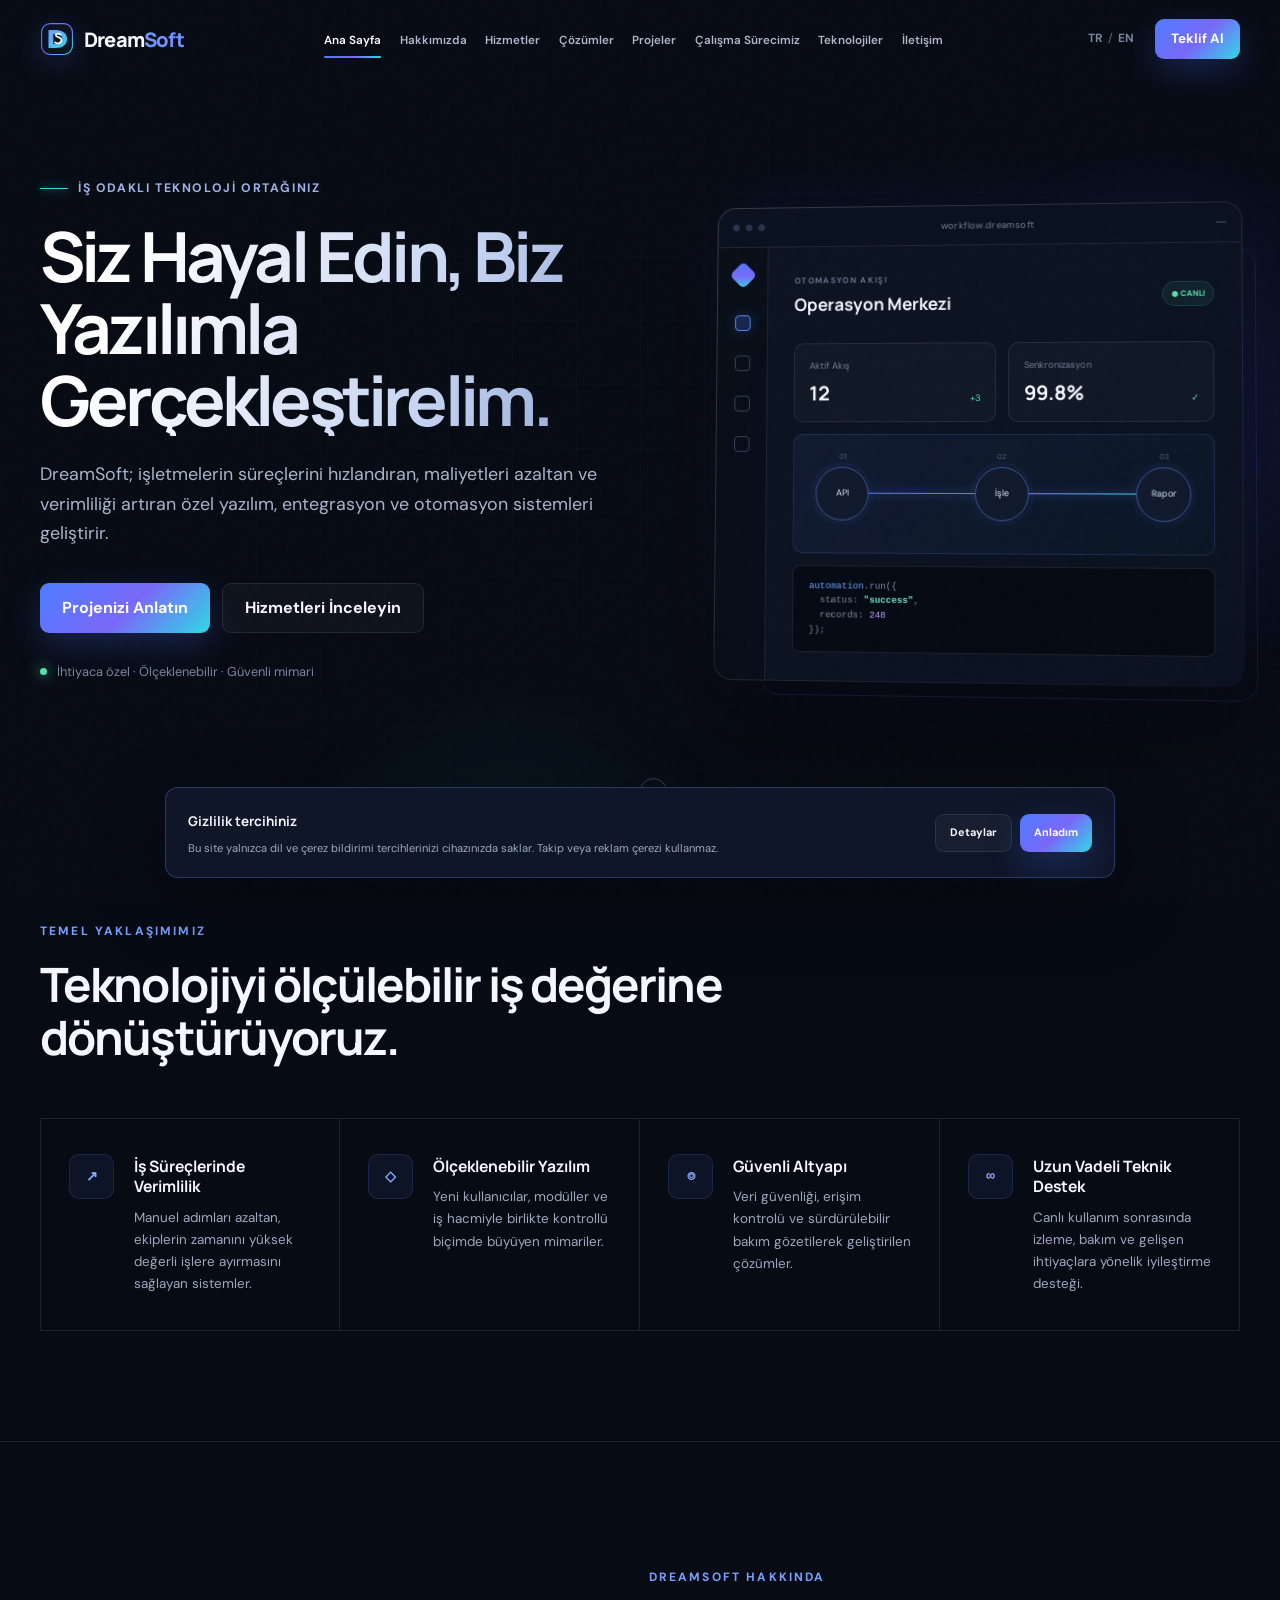
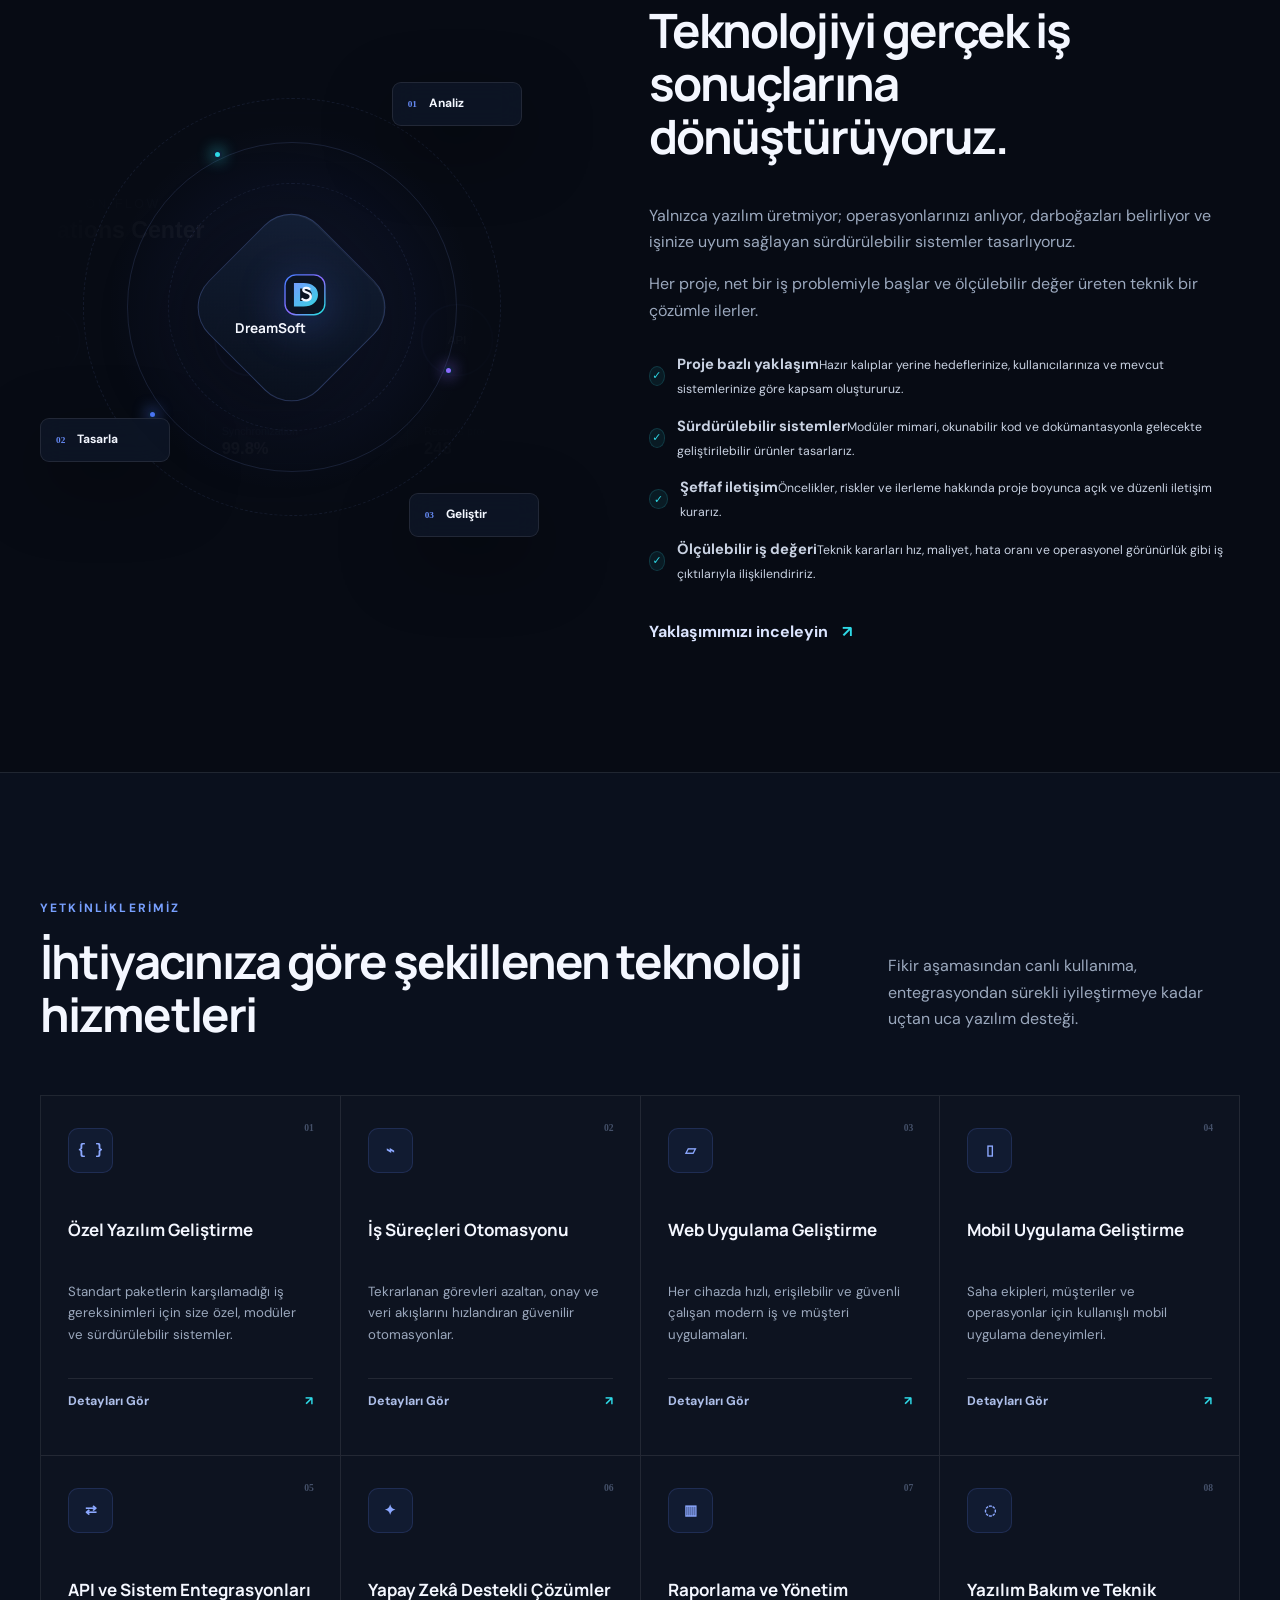
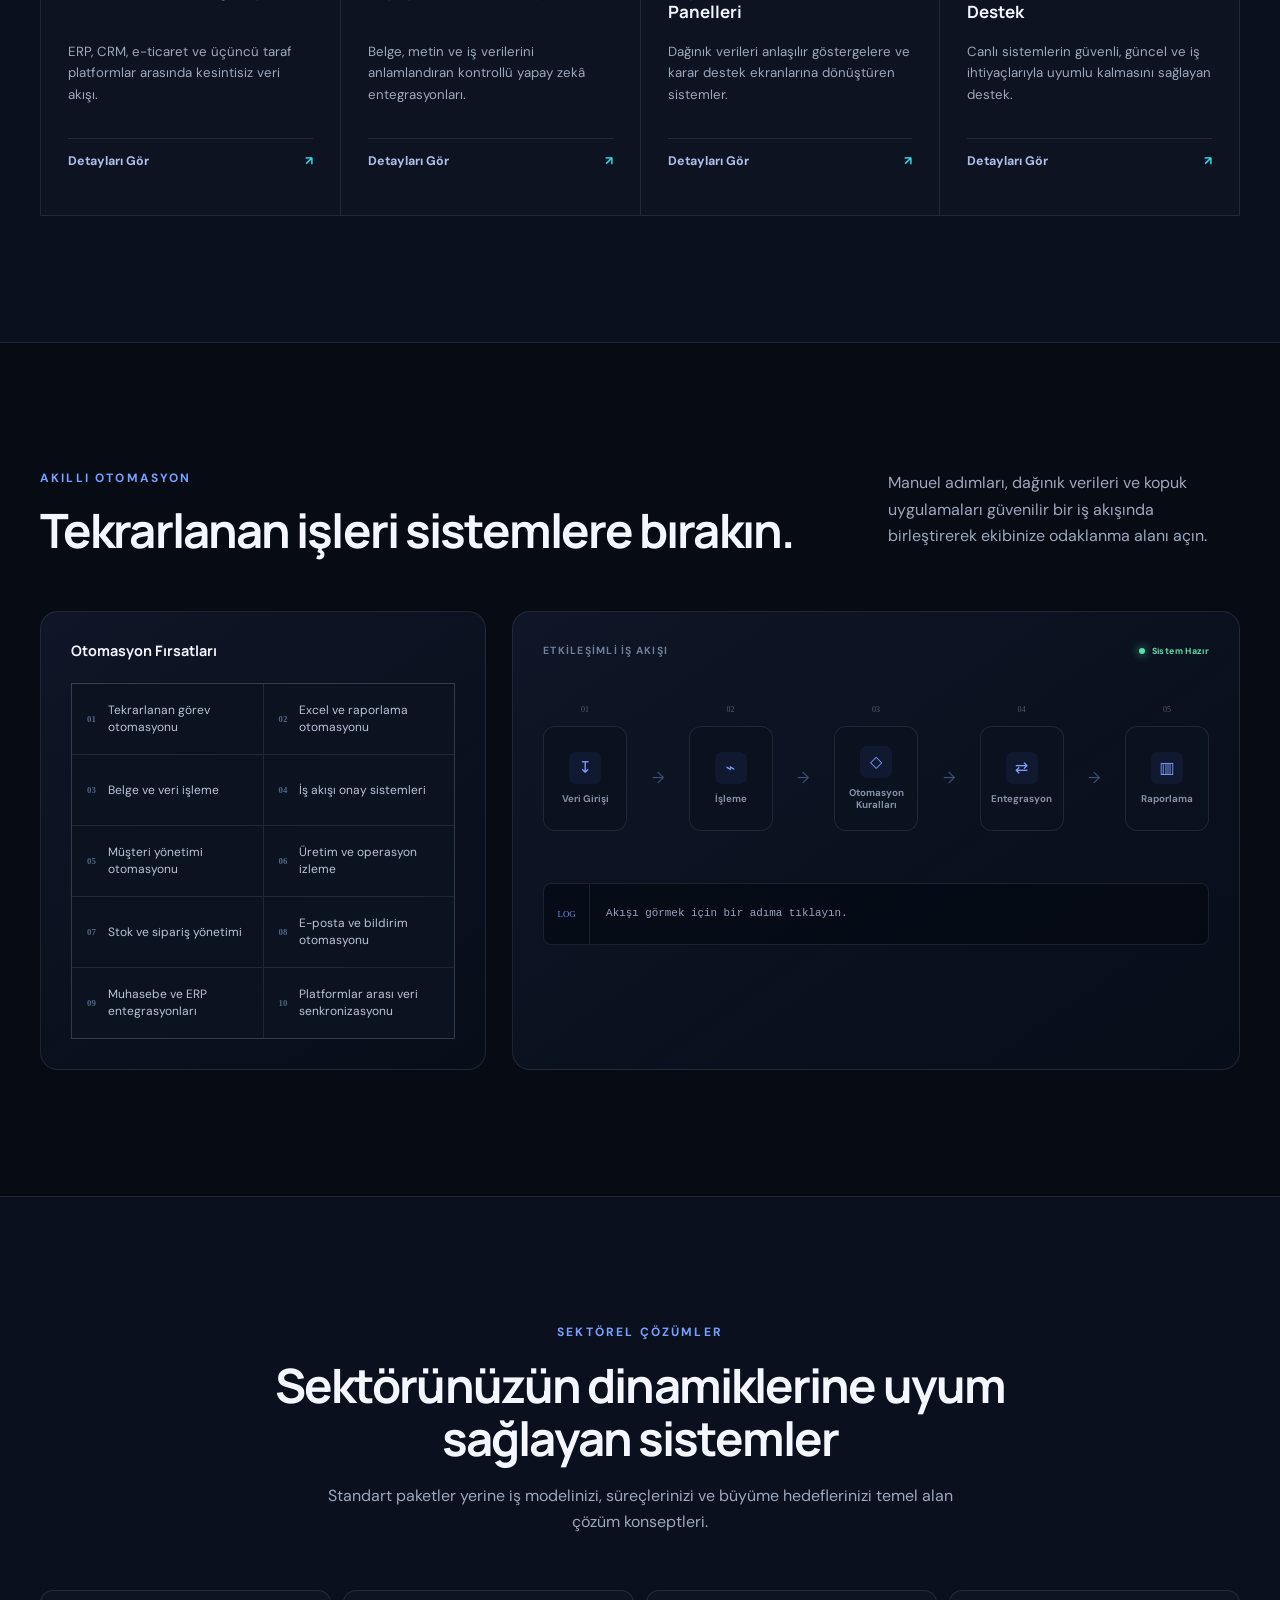
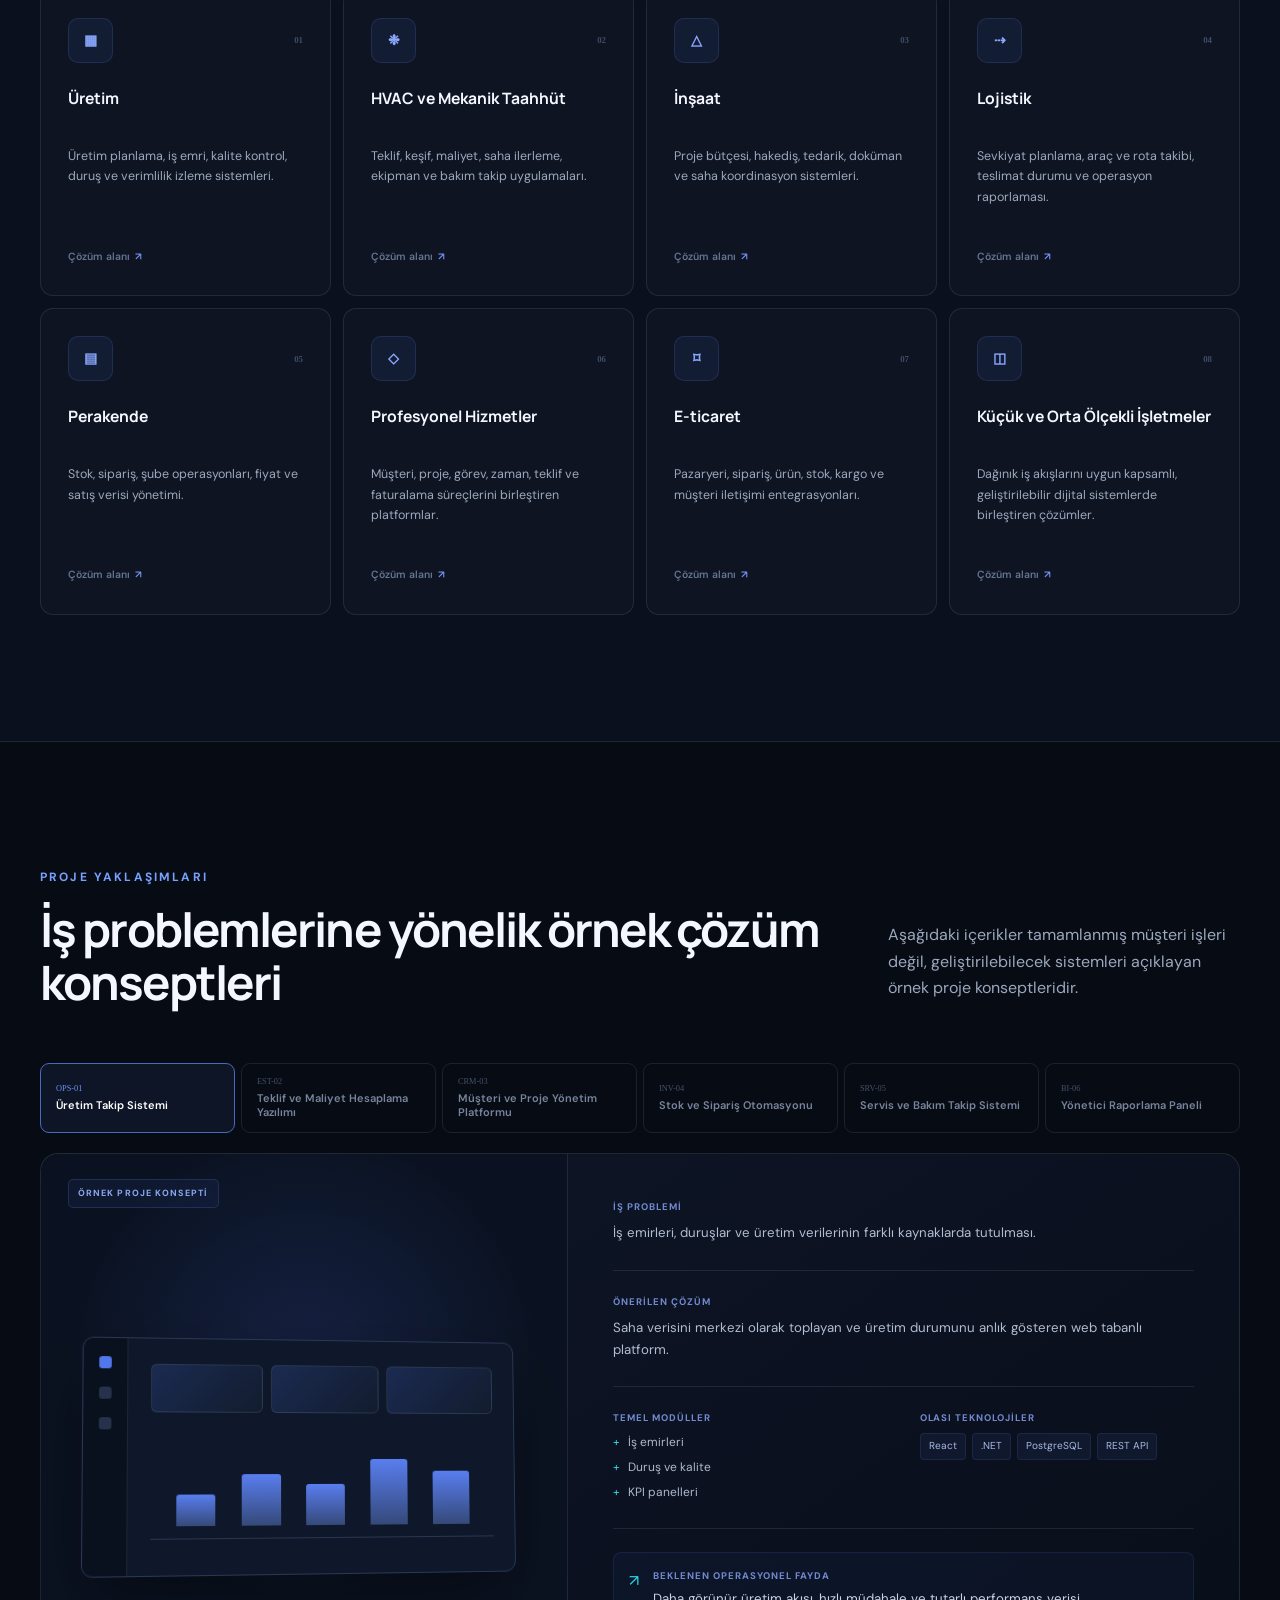
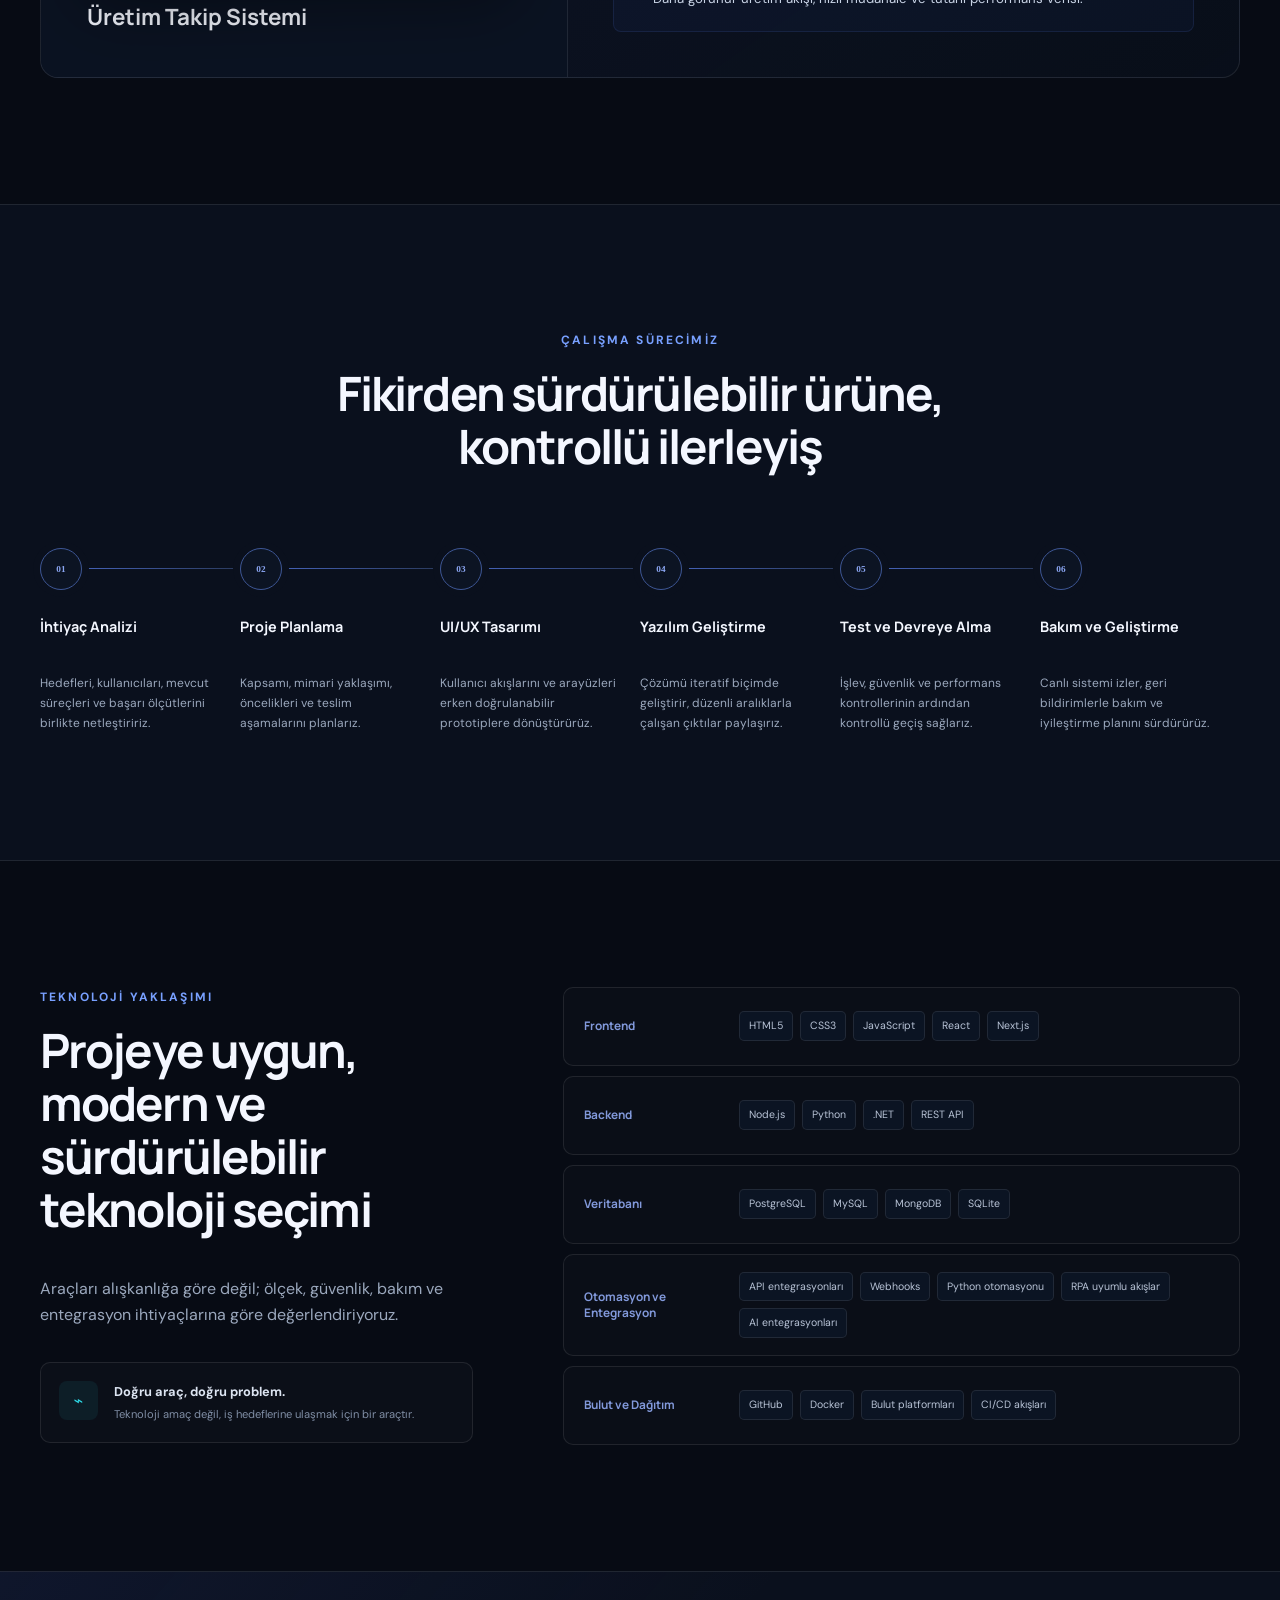
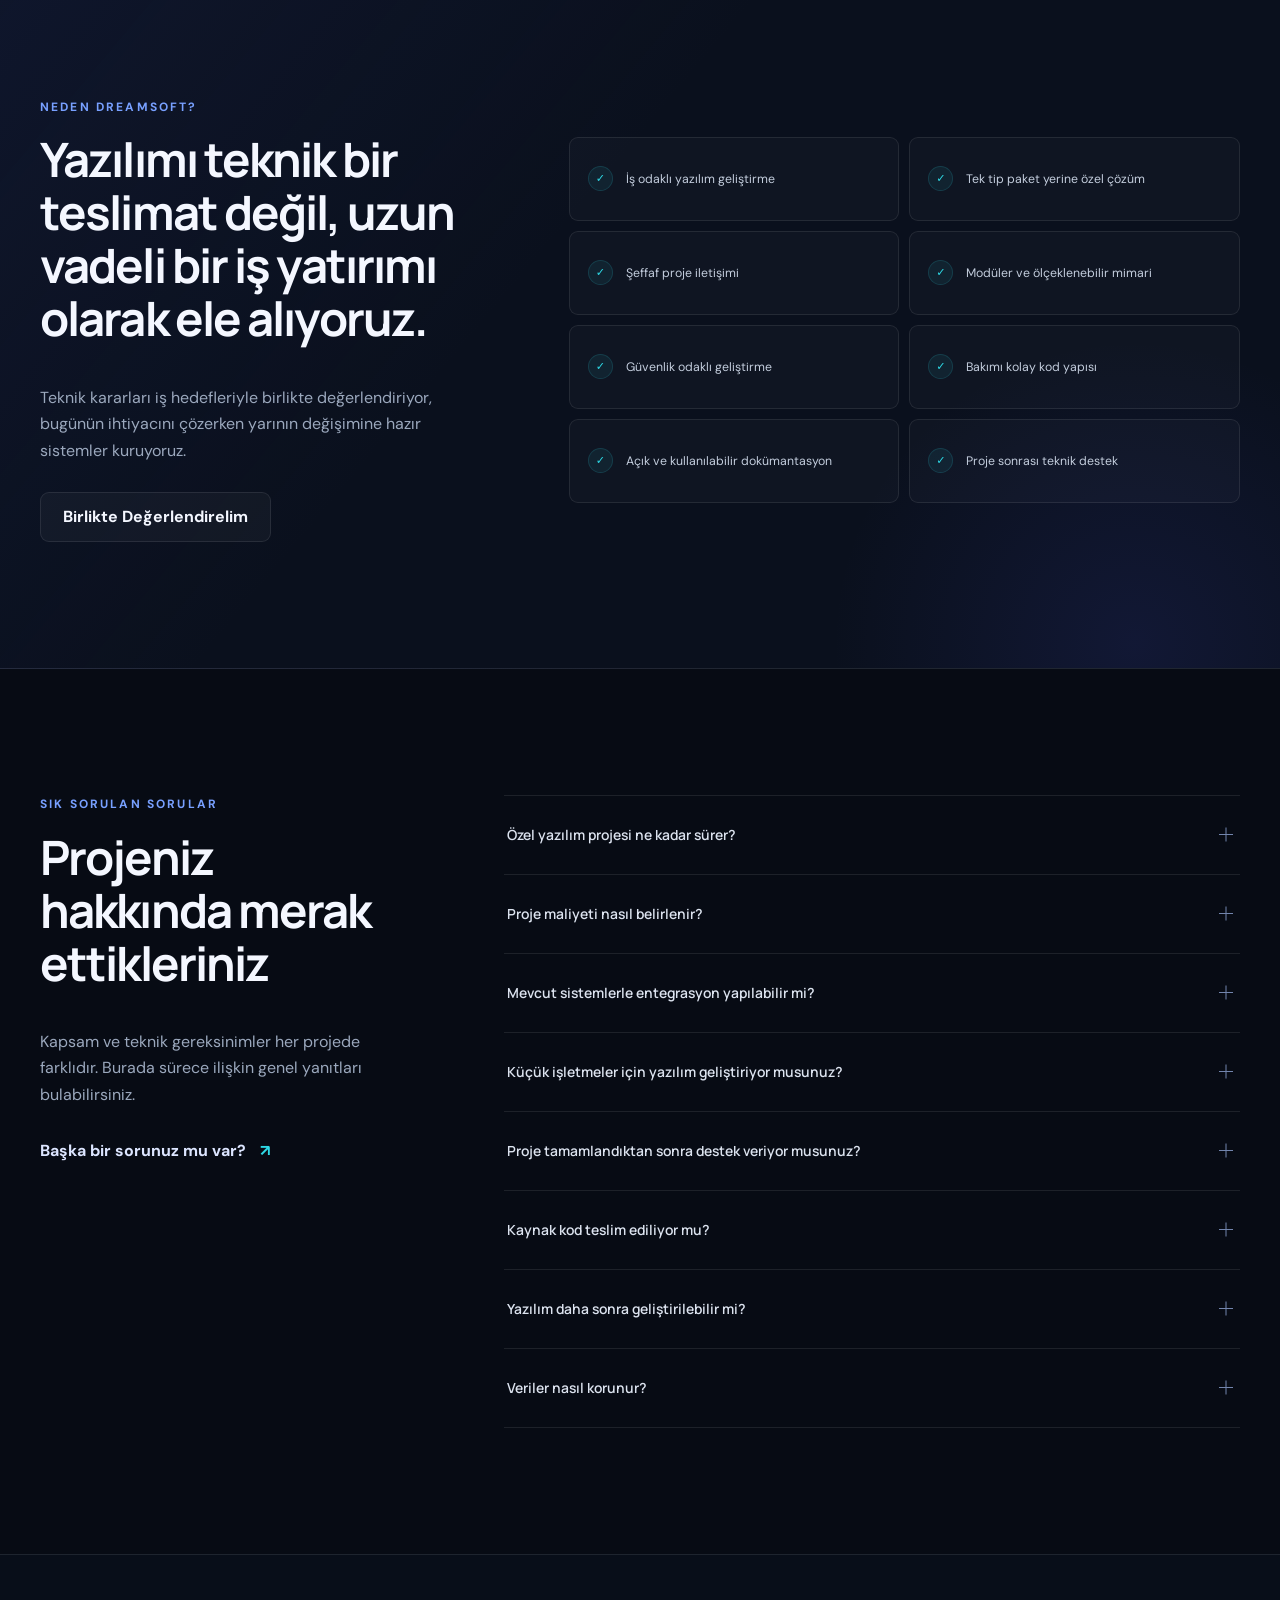
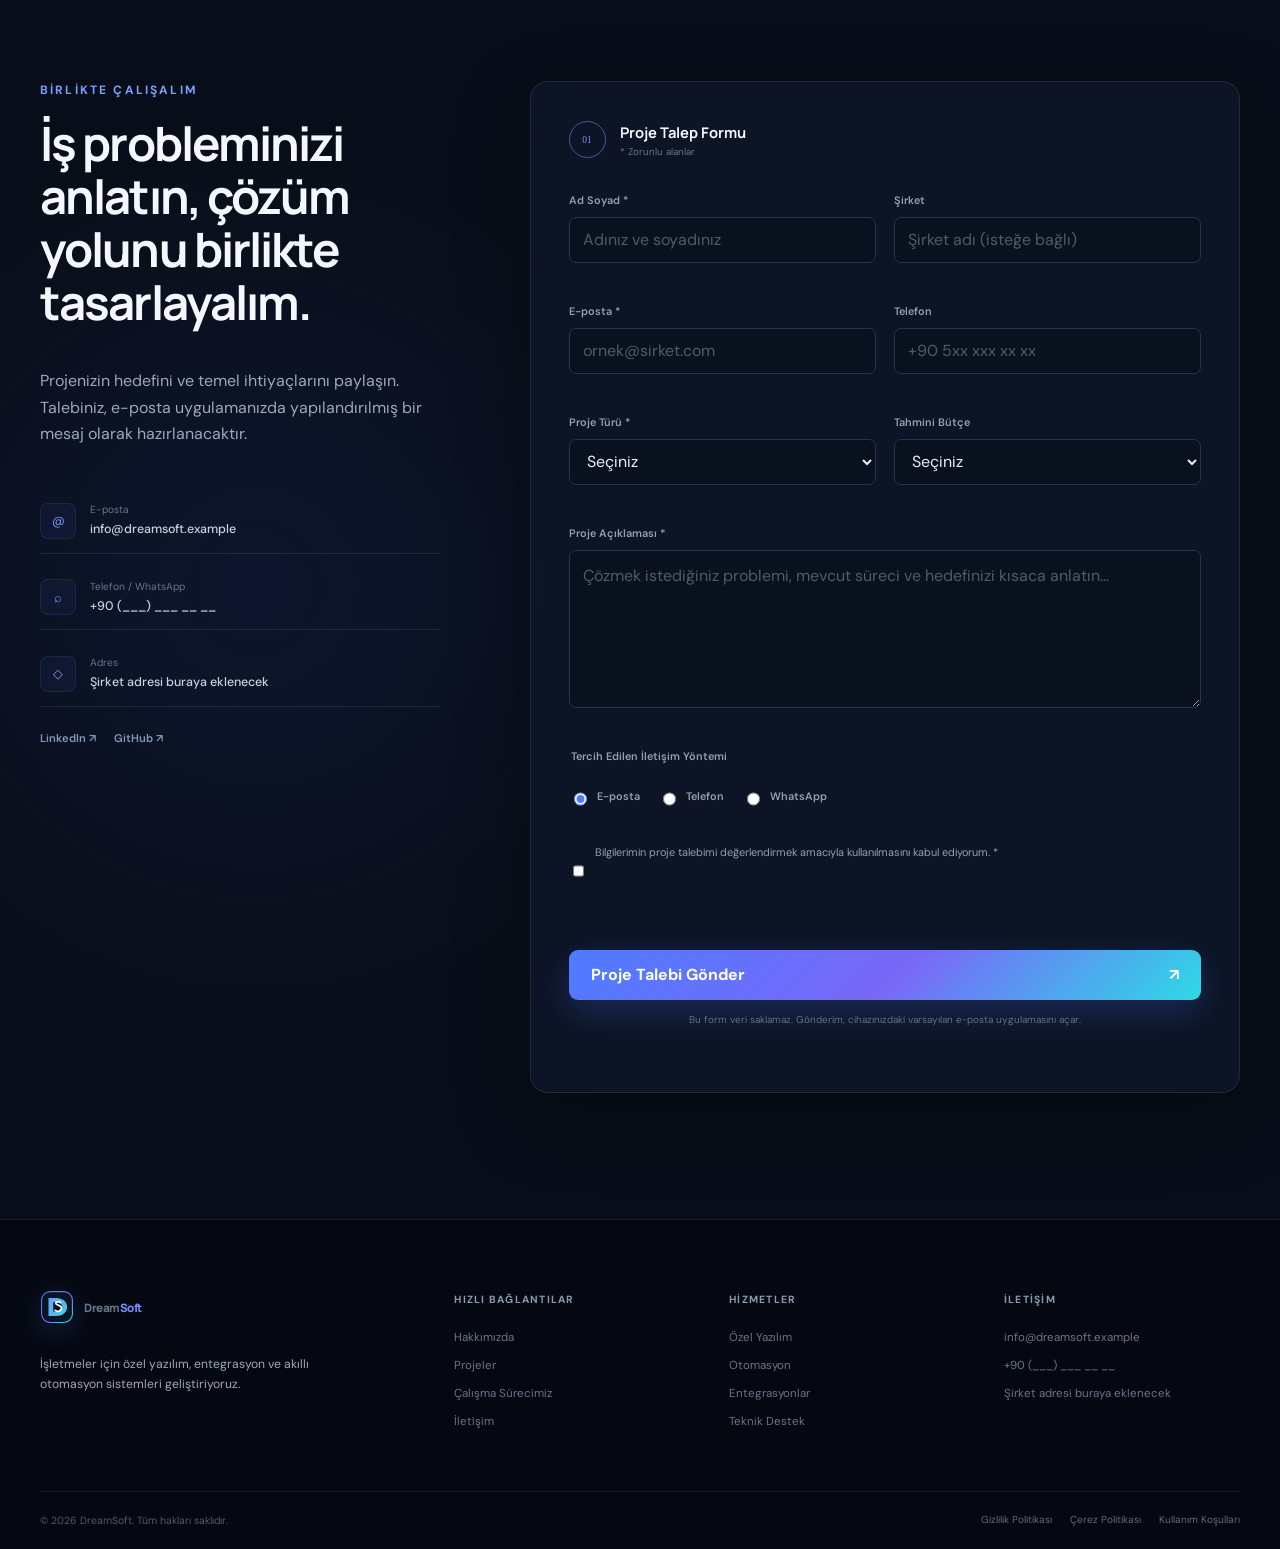
==== commit 47dbca85: "Update hero brand slogan" ====
--- a/index.html
+++ b/index.html
@@ -61,7 +61,7 @@
       <div class="container hero-grid">
         <div class="hero-copy reveal">
           <p class="eyebrow"><span></span><span data-i18n="hero.eyebrow">Yazılım • Otomasyon • Entegrasyon</span></p>
-          <h1 id="hero-title" data-i18n="hero.title">İşletmenize Özel Yazılım ve Akıllı Otomasyon Çözümleri</h1>
+          <h1 id="hero-title" data-i18n="hero.title">Siz Hayal Edin, Biz Yazılımla Gerçekleştirelim.</h1>
           <p class="hero-description" data-i18n="hero.description">DreamSoft; işletmelerin süreçlerini hızlandıran, maliyetleri azaltan ve verimliliği artıran özel yazılım, entegrasyon ve otomasyon sistemleri geliştirir.</p>
           <div class="hero-actions">
             <a class="button" href="#contact" data-i18n="hero.primary">Projenizi Anlatın</a>
--- a/css/style.css
+++ b/css/style.css
@@ -68,12 +68,9 @@
 .nav-wrap { display: flex; min-height: var(--header); align-items: center; gap: 25px; }
 .brand { display: inline-flex; flex: 0 0 auto; align-items: center; gap: 10px; color: #f7f9ff; font-size: 1.25rem; font-weight: 800; letter-spacing: -.04em; }
 .brand > span:last-child > span { color: #7293ff; }
-.brand-mark { position: relative; display: inline-flex; width: 32px; height: 32px; align-items: center; justify-content: center; transform: rotate(-8deg); }
-.brand-mark::before { content: ""; position: absolute; inset: 3px; background: var(--gradient); border-radius: 8px; box-shadow: 0 0 22px rgba(81, 123, 255, .4); transform: rotate(45deg); }
-.brand-mark i { position: absolute; z-index: 1; width: 3px; height: 3px; background: #fff; border-radius: 50%; }
-.brand-mark i:first-child { transform: translate(-6px, 4px); }
-.brand-mark i:nth-child(2) { width: 12px; height: 2px; border-radius: 3px; transform: rotate(-45deg); }
-.brand-mark i:nth-child(3) { transform: translate(6px, -4px); }
+.brand-mark { position: relative; display: inline-flex; flex: 0 0 auto; width: 34px; height: 34px; background: url("../assets/logo/logo-mark.svg") center / contain no-repeat; filter: drop-shadow(0 7px 15px rgba(78,124,255,.22)); }
+.brand-mark i { display: none; }
+.orbit-core .brand-mark { width: 44px; height: 44px; filter: drop-shadow(0 10px 22px rgba(78,124,255,.3)); }
 .primary-nav { display: flex; flex: 1; align-items: center; justify-content: center; gap: clamp(12px, 1.45vw, 24px); }
 .primary-nav a { position: relative; padding: 29px 0 25px; color: #aeb8cb; font-size: clamp(.73rem, .85vw, .84rem); font-weight: 600; white-space: nowrap; transition: color .2s; }
 .primary-nav a::after { content: ""; position: absolute; right: 0; bottom: 18px; left: 0; height: 2px; background: var(--gradient); border-radius: 4px; transform: scaleX(0); transition: transform .25s; }
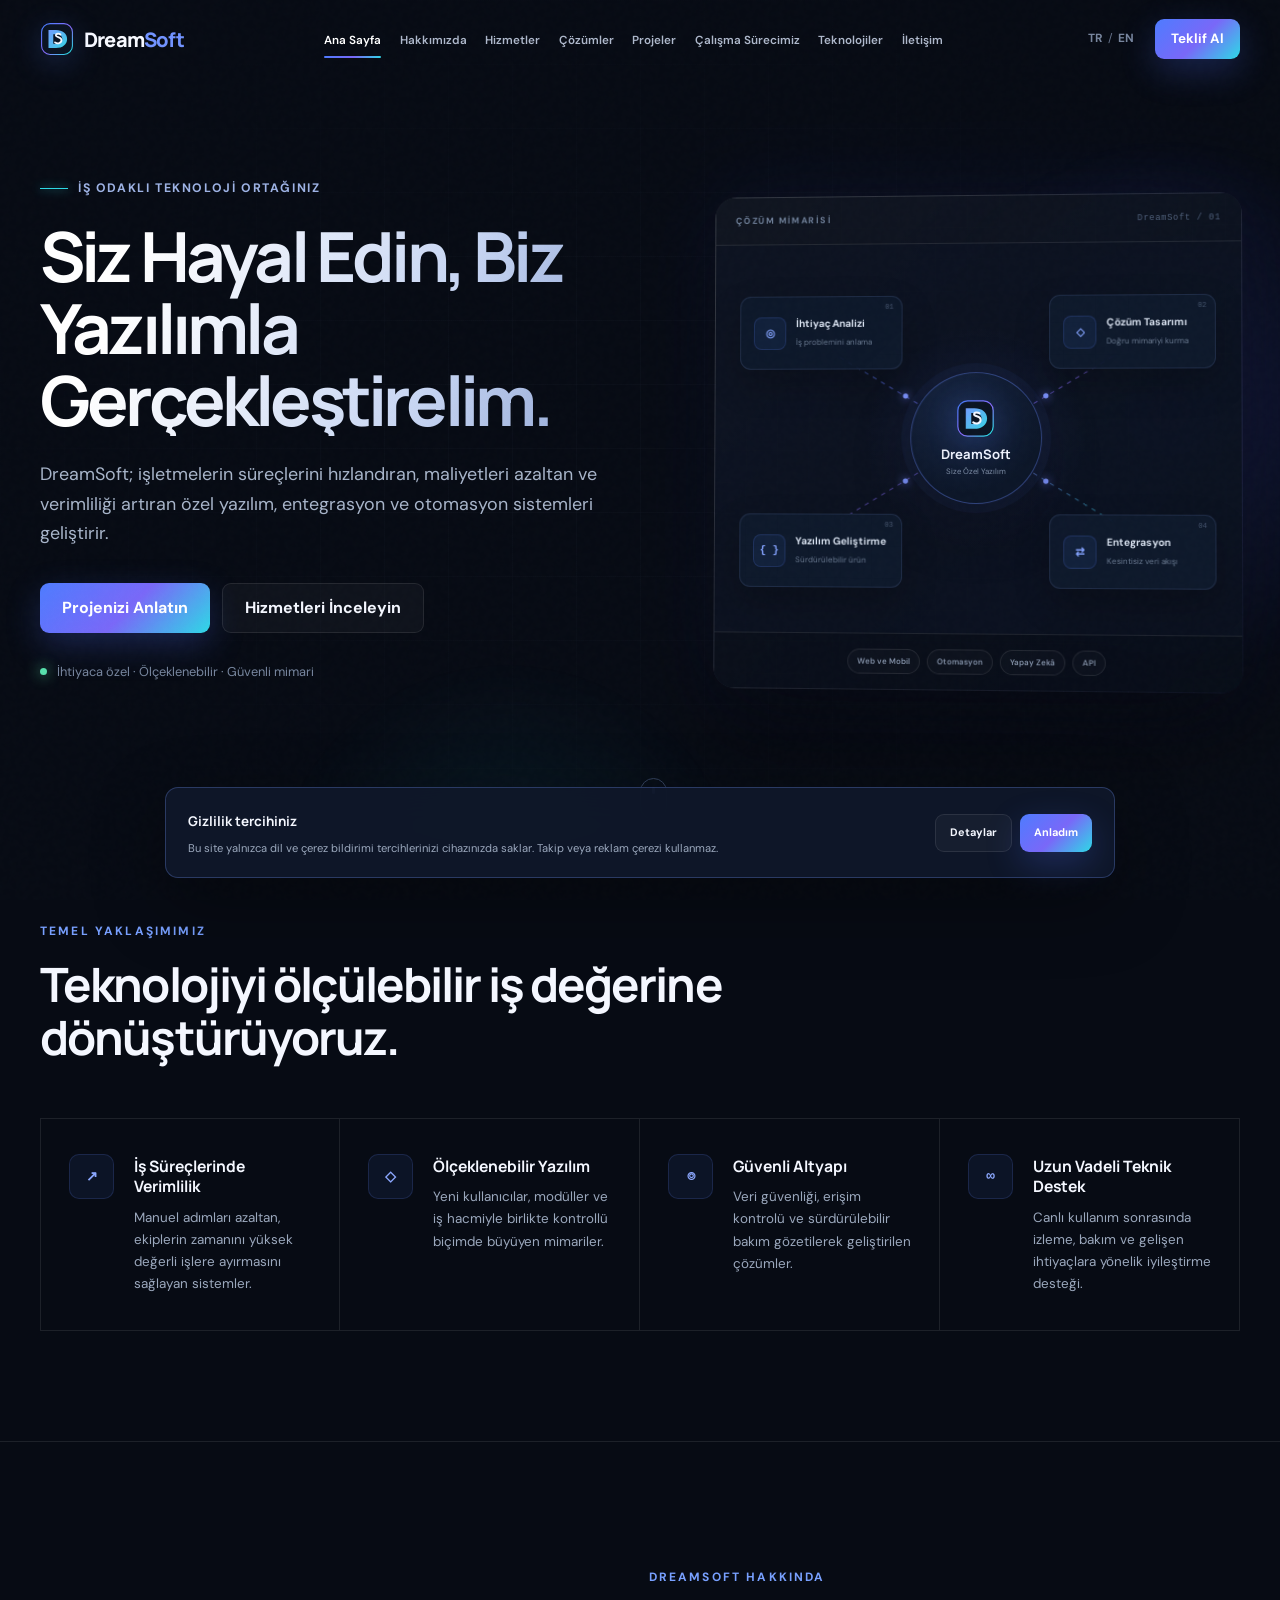
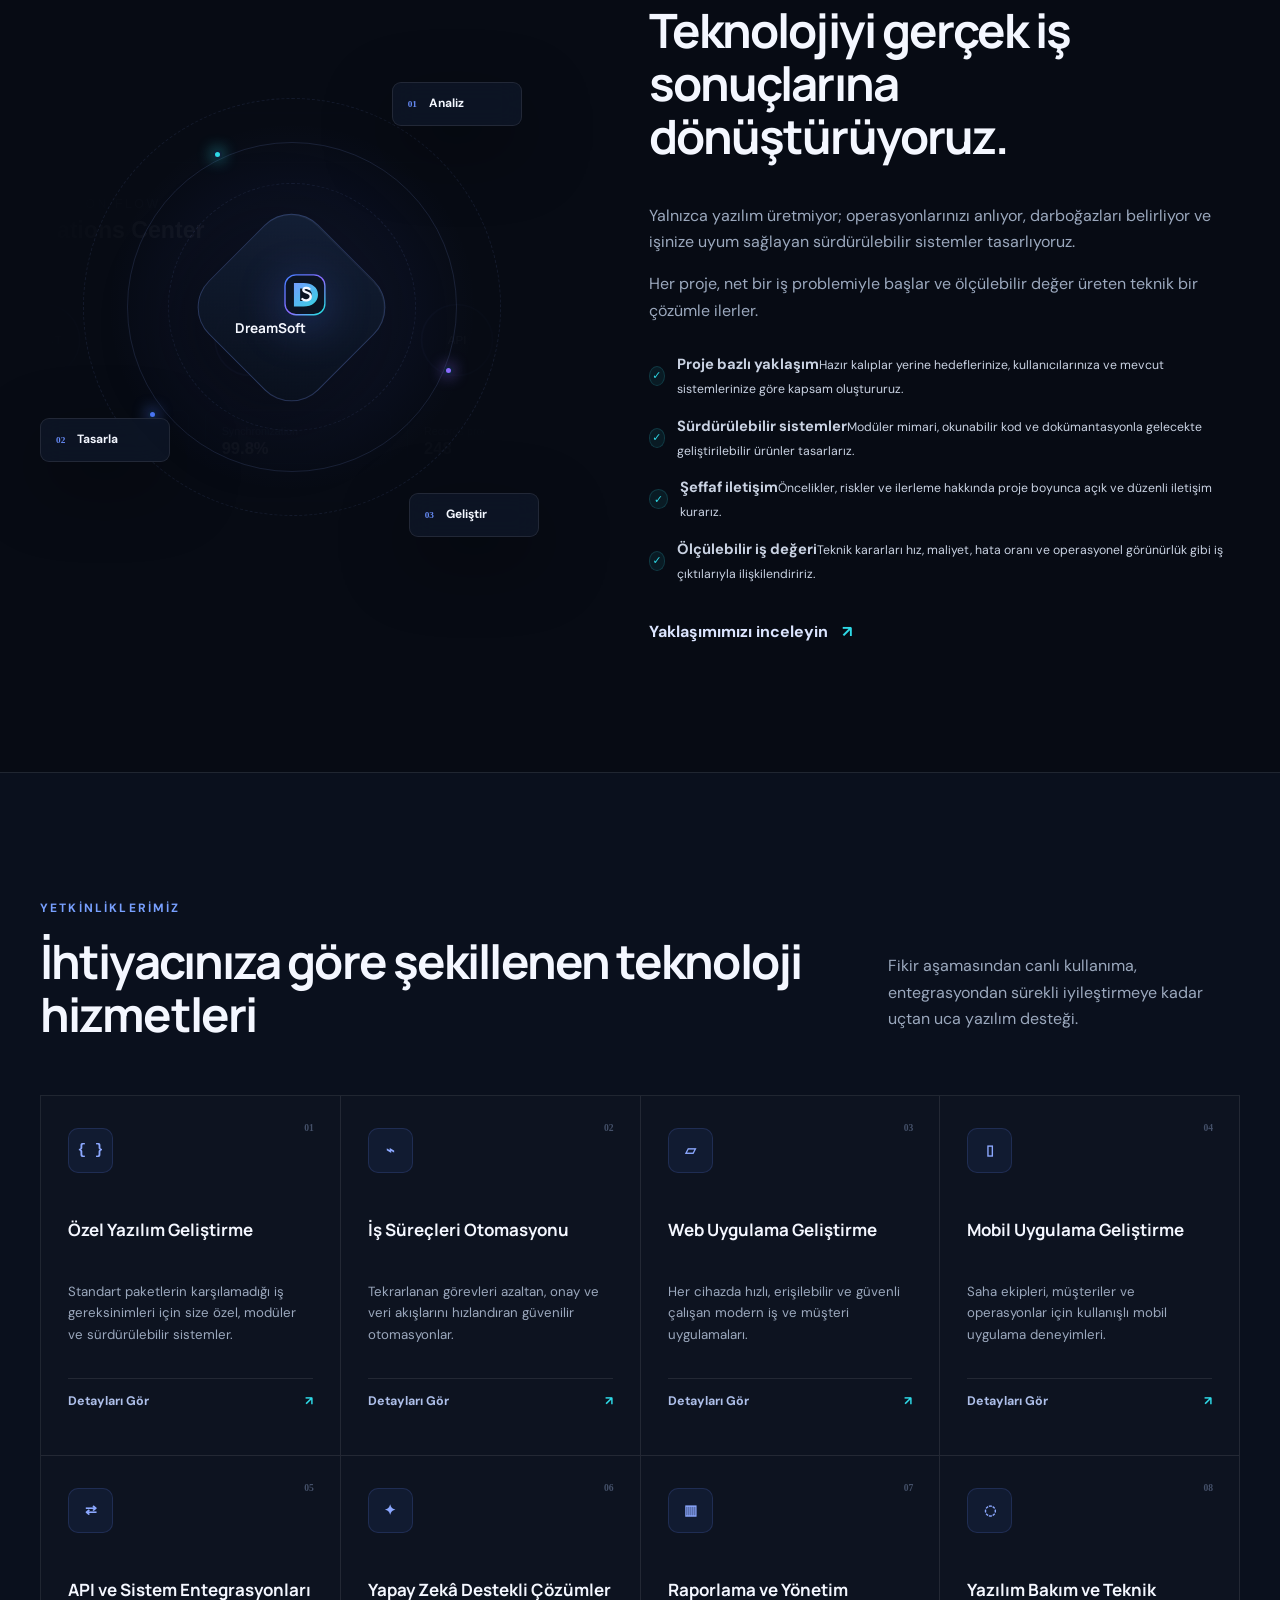
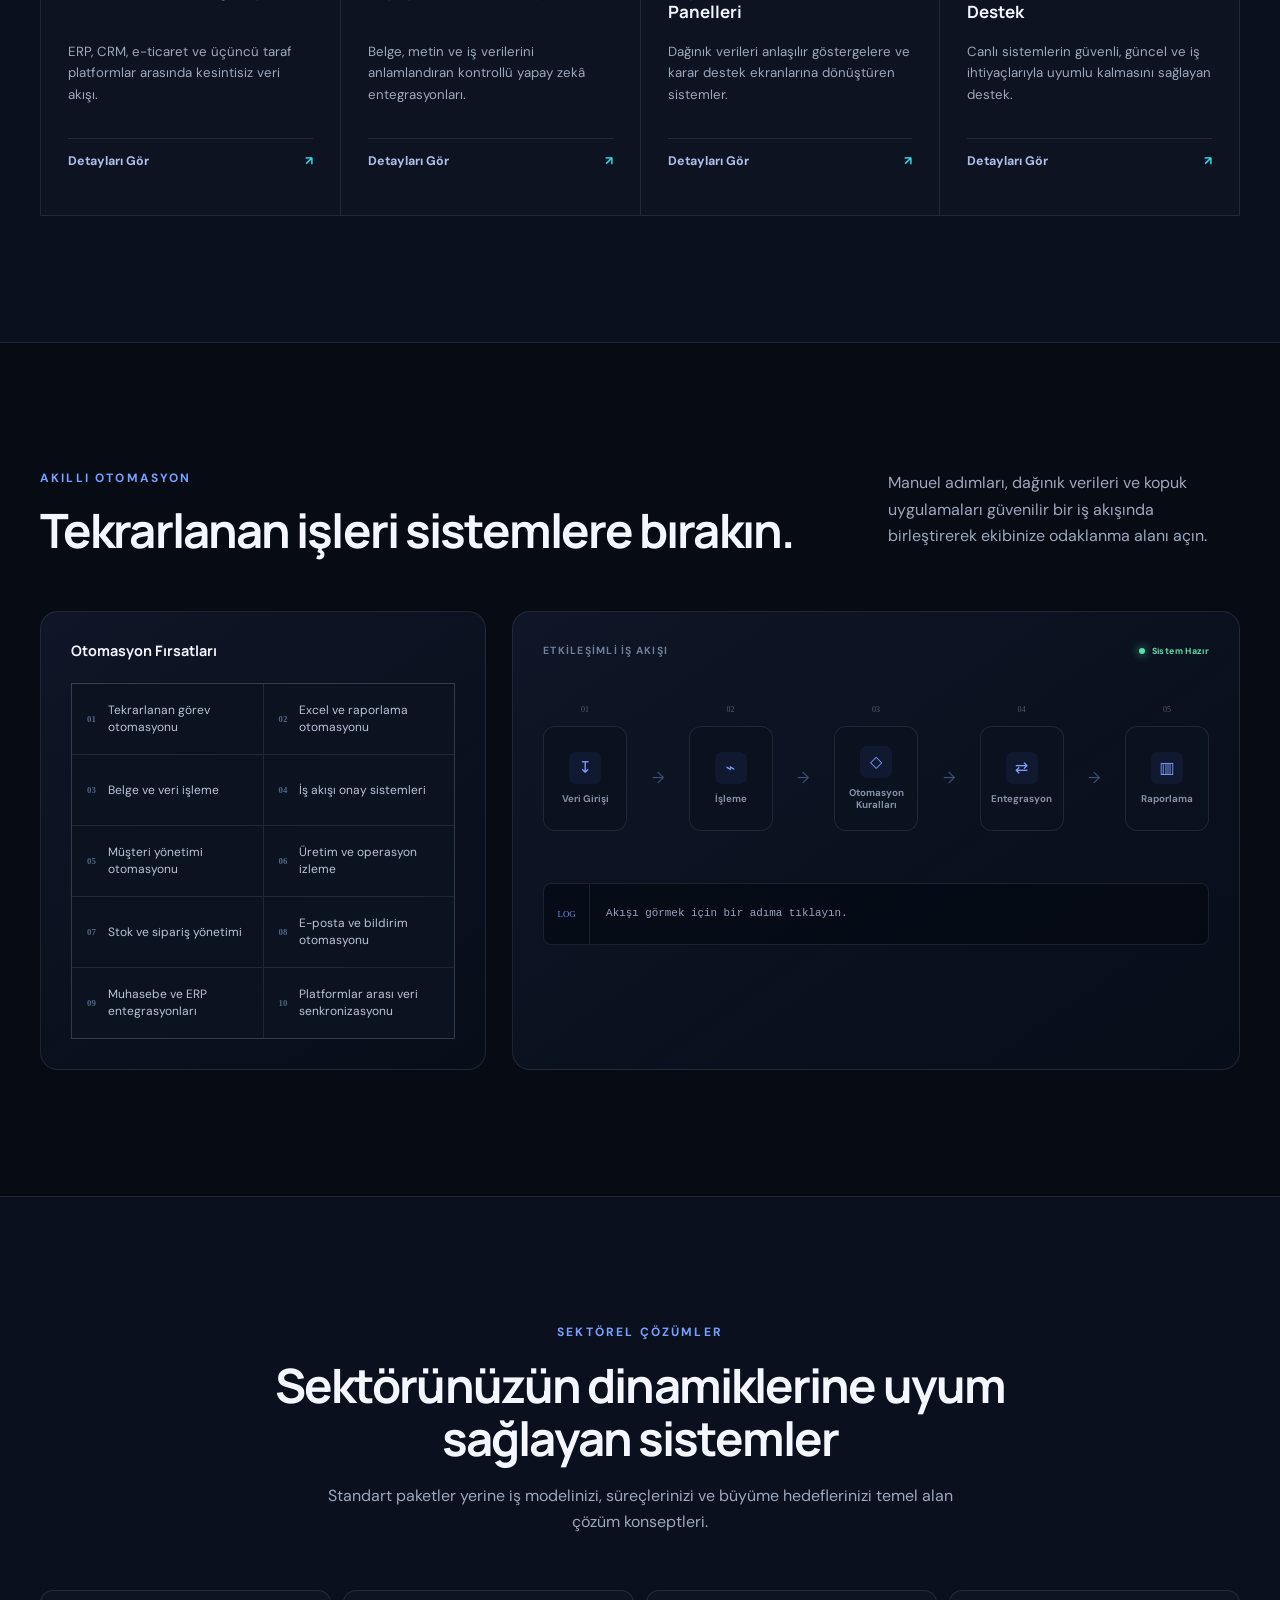
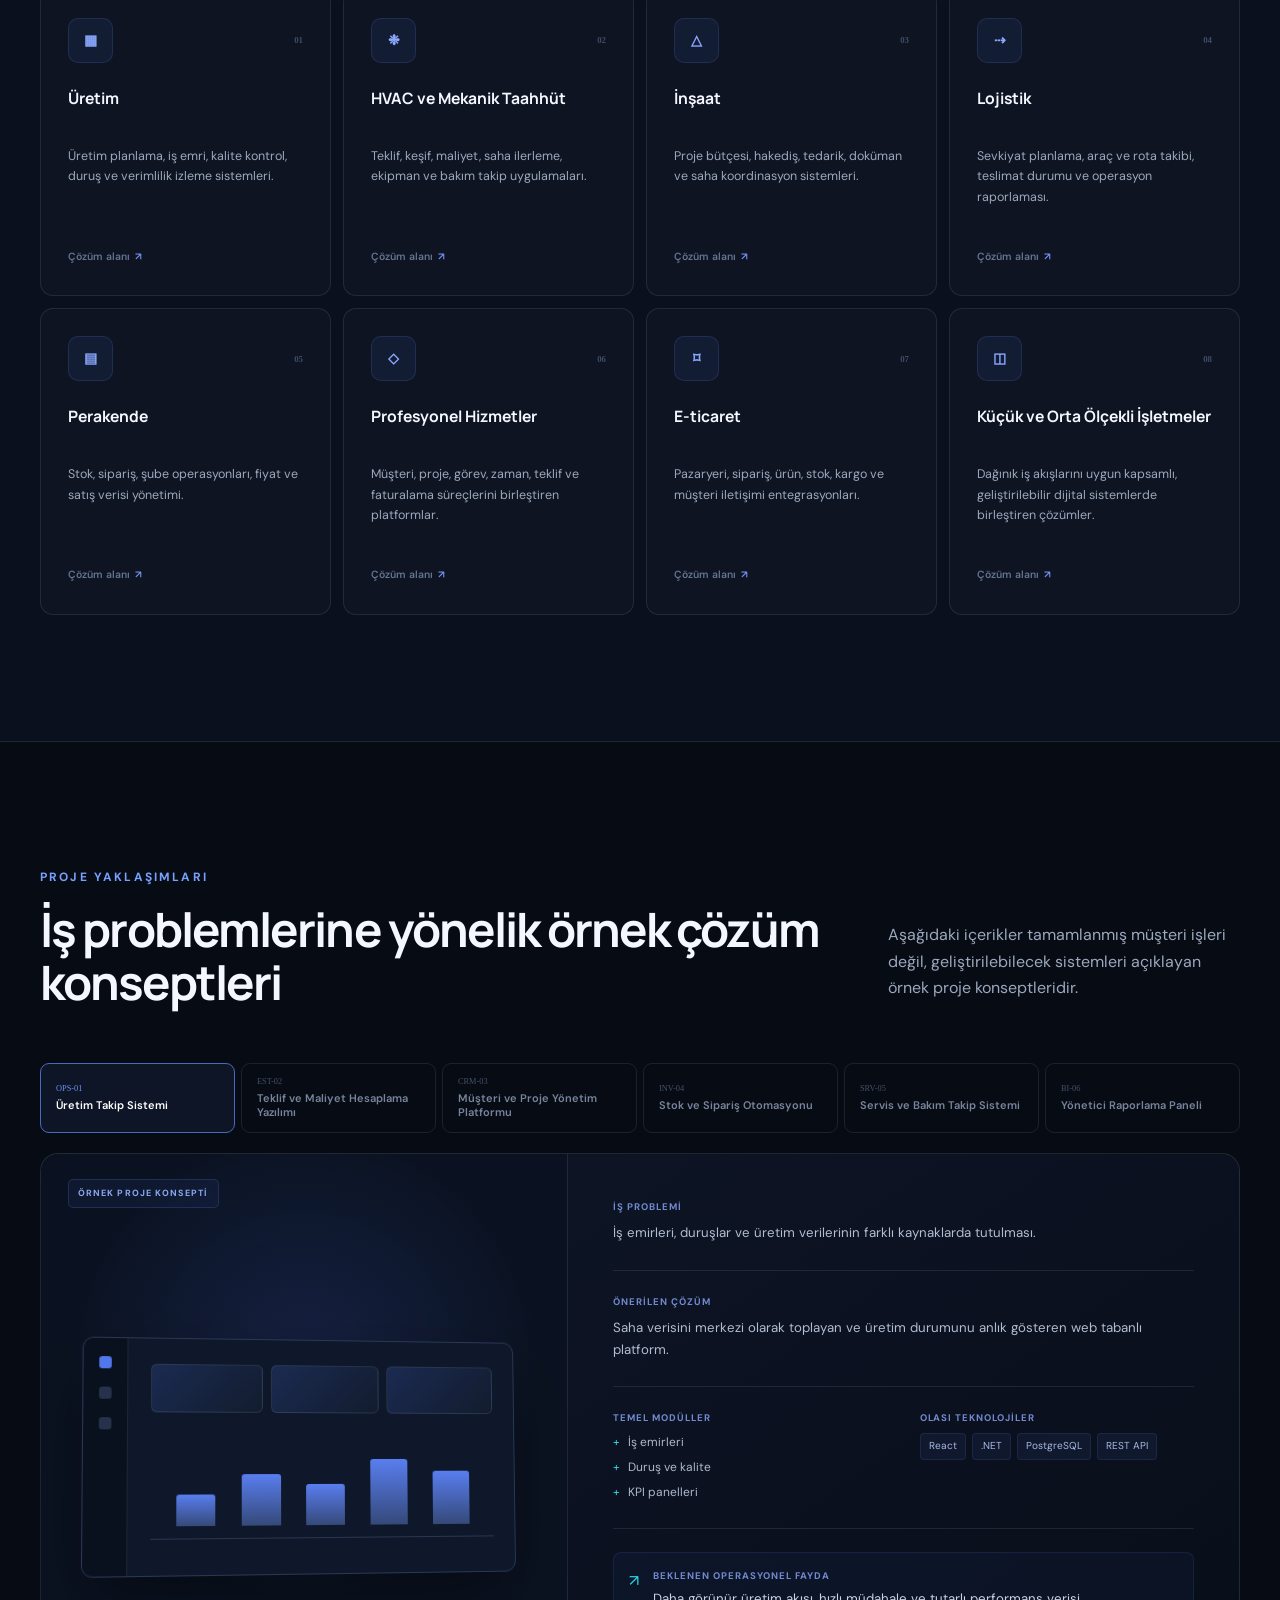
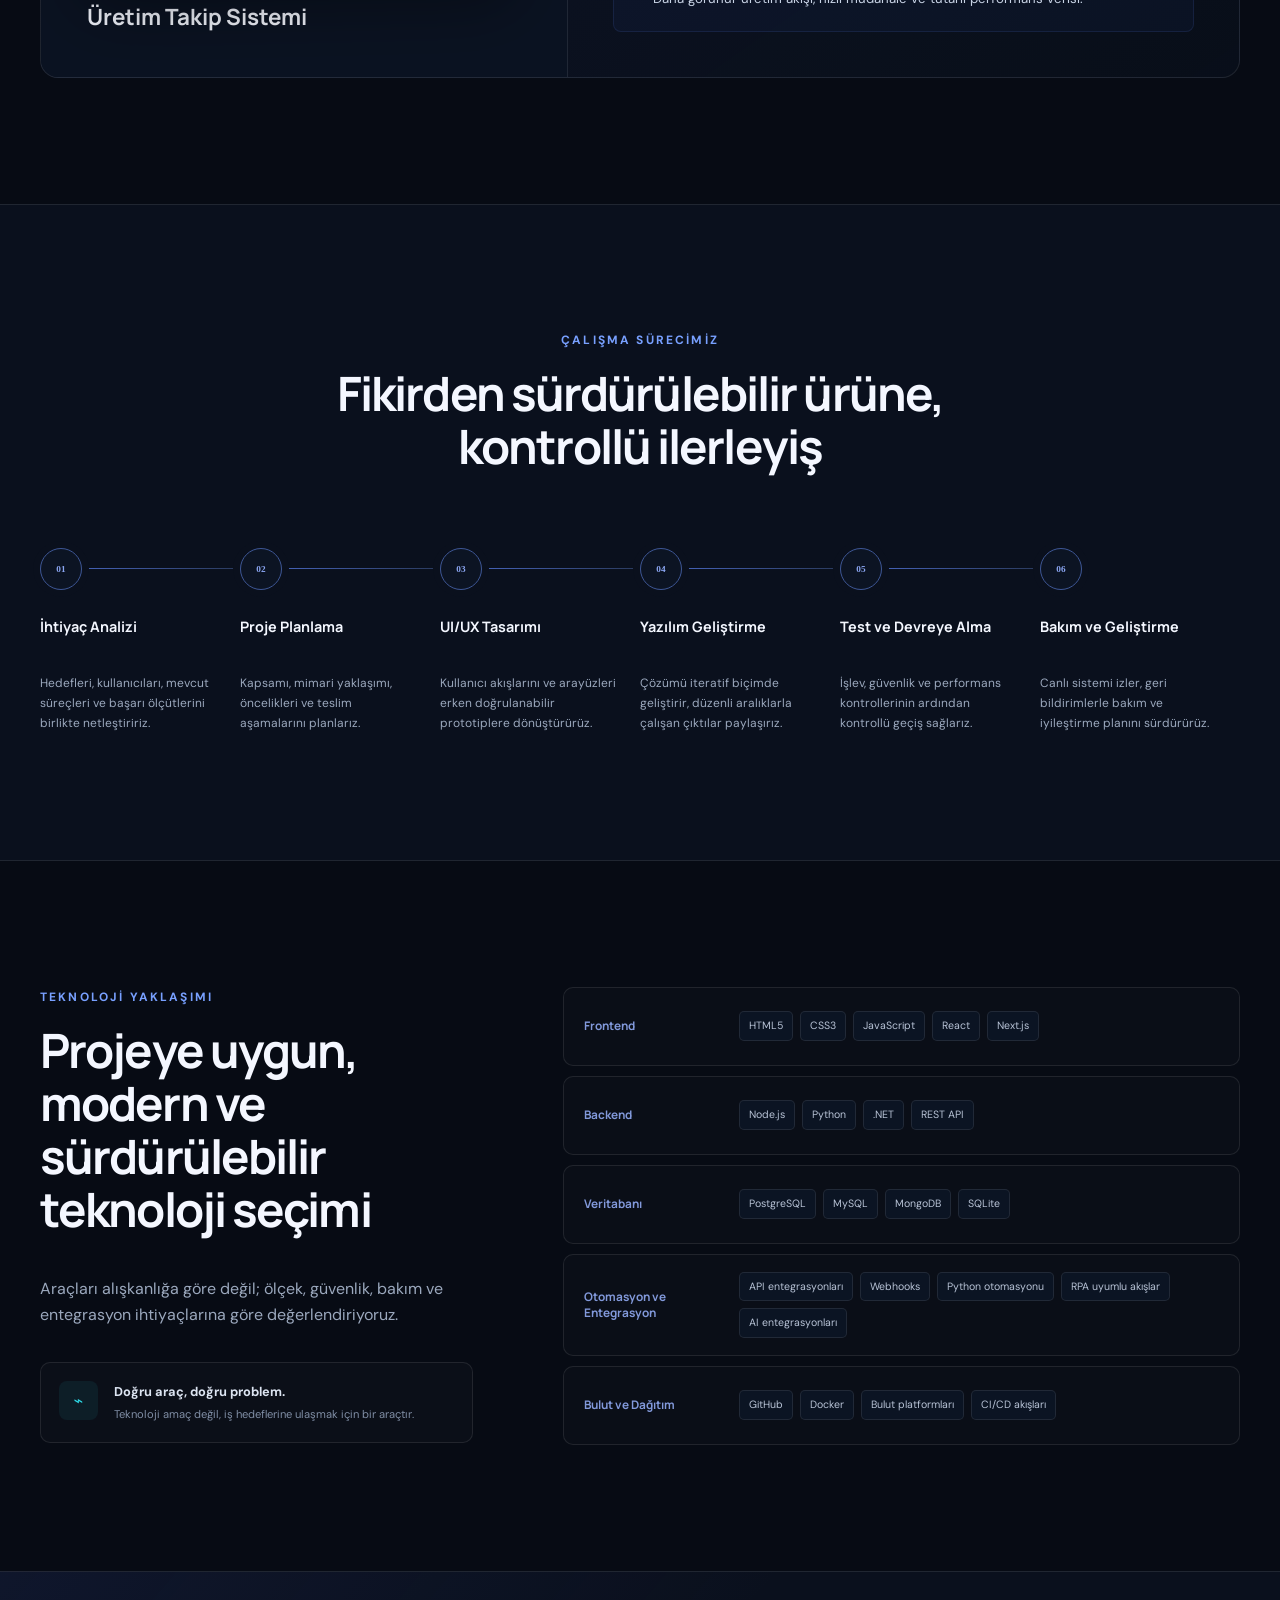
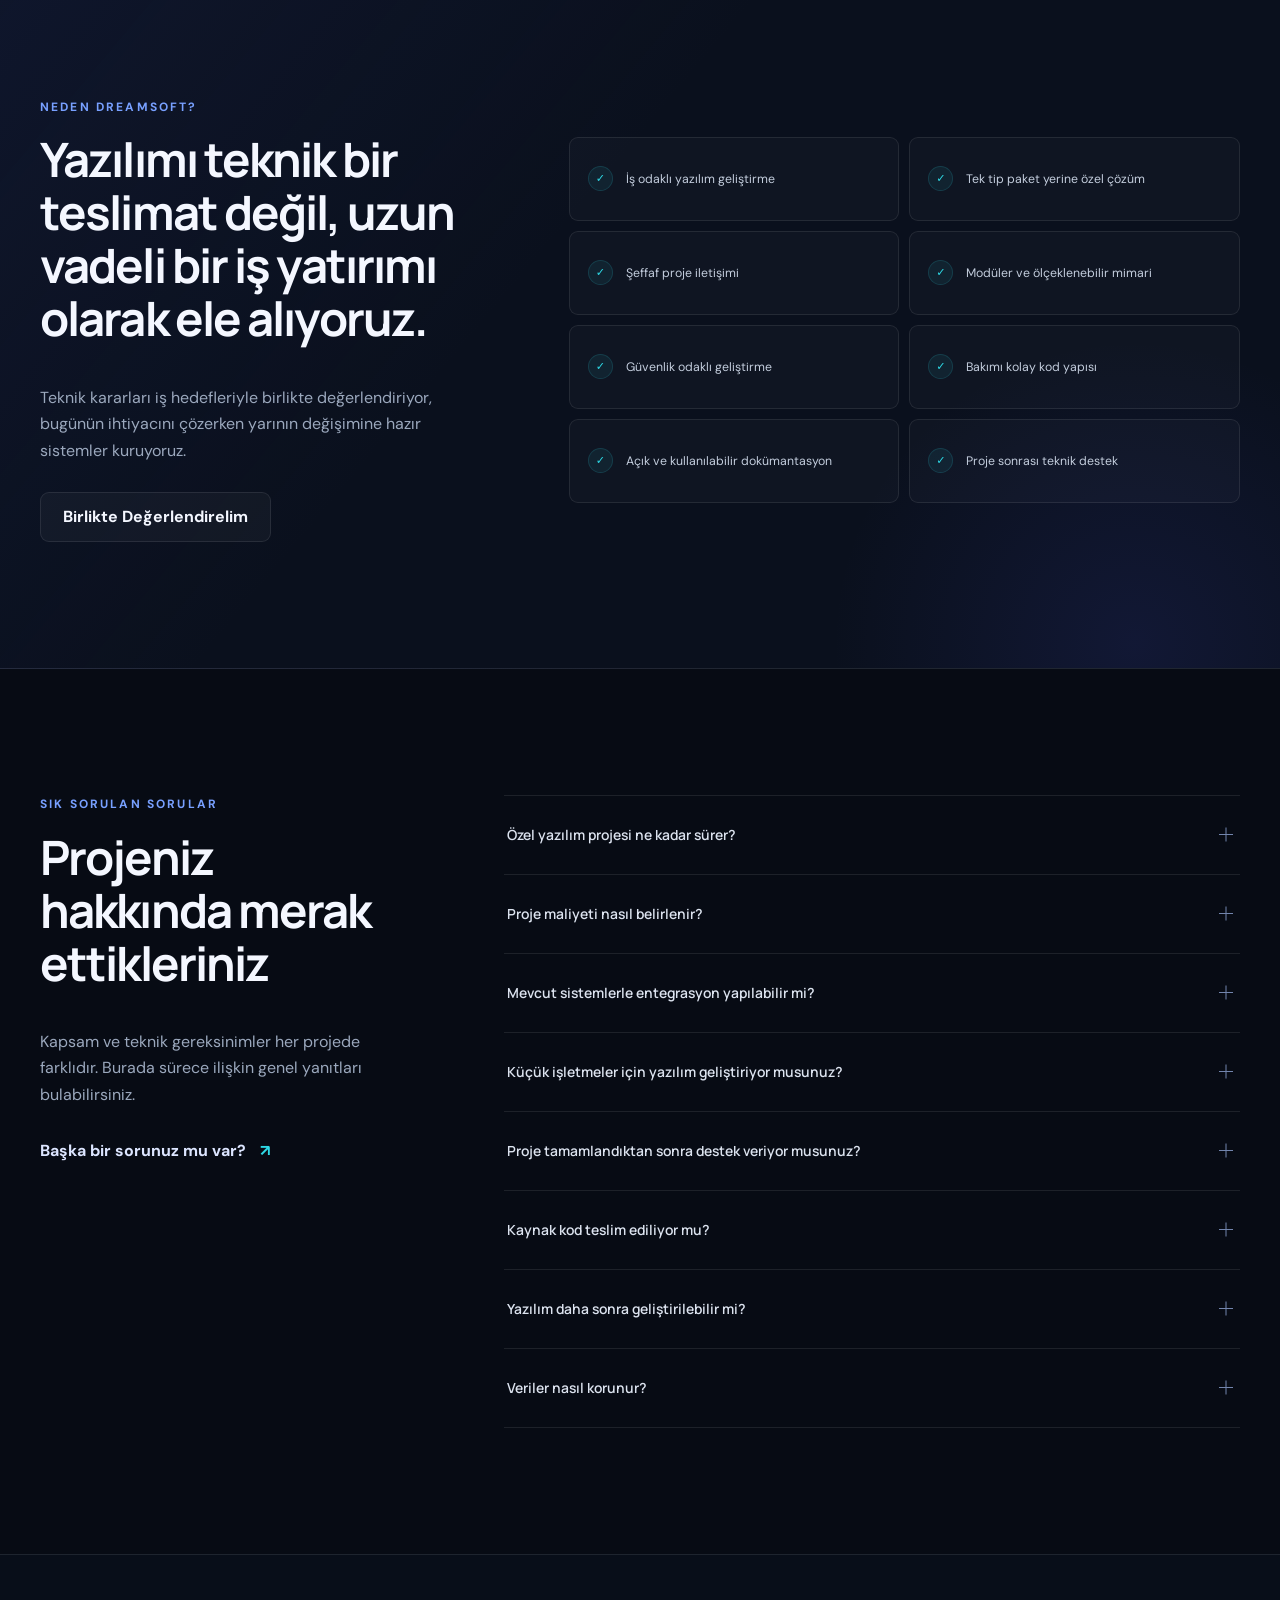
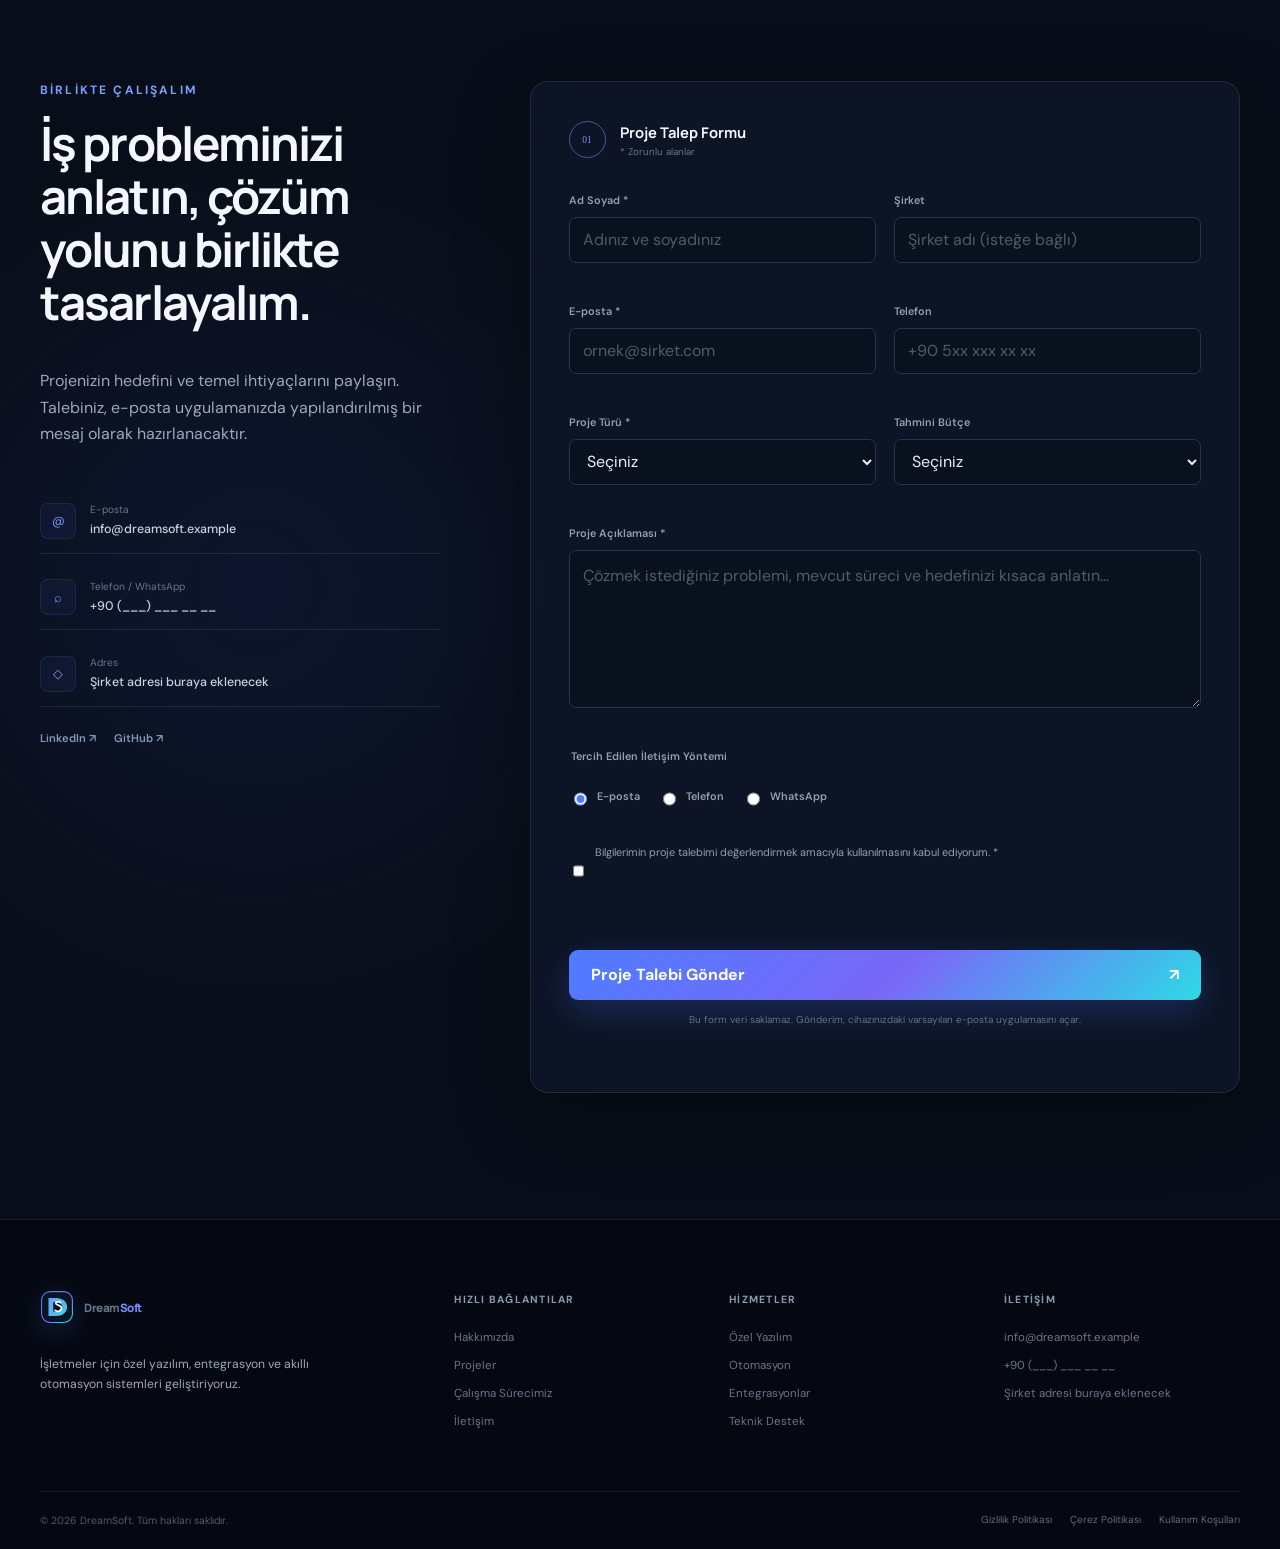
==== commit 79b558b3: "Clarify corporate hero presentation" ====
--- a/index.html
+++ b/index.html
@@ -69,18 +69,22 @@
           </div>
           <div class="hero-note"><span class="status-dot"></span><span data-i18n="hero.note">İhtiyacınıza göre tasarlanan, sürdürülebilir sistemler</span></div>
         </div>
-        <div class="hero-visual reveal" aria-label="Otomasyon kontrol paneli görseli" data-i18n-aria="hero.visualLabel">
-          <div class="dashboard-shell">
-            <div class="dashboard-top"><span></span><span></span><span></span><b>workflow.dreamsoft</b><i></i></div>
-            <div class="dashboard-body">
-              <aside><div class="dash-logo"></div><i class="active"></i><i></i><i></i><i></i></aside>
-              <div class="dashboard-content">
-                <div class="dash-heading"><div><small data-i18n="hero.dashboard.label">OTOMASYON AKIŞI</small><strong data-i18n="hero.dashboard.title">Operasyon Merkezi</strong></div><span data-i18n="hero.dashboard.live">● CANLI</span></div>
-                <div class="metric-row"><div><small data-i18n="hero.dashboard.flow">Aktif Akış</small><b>12</b><em>+3</em></div><div><small data-i18n="hero.dashboard.sync">Senkronizasyon</small><b>99.8%</b><em>✓</em></div></div>
-                <div class="workflow-card"><div class="workflow-line"></div><div class="flow-node"><i>01</i><span>API</span></div><div class="flow-node"><i>02</i><span data-i18n="hero.dashboard.process">İşle</span></div><div class="flow-node"><i>03</i><span data-i18n="hero.dashboard.report">Rapor</span></div></div>
-                <div class="code-card"><div><span>automation</span>.run({</div><div>&nbsp;&nbsp;status: <b>"success"</b>,</div><div>&nbsp;&nbsp;records: <em>248</em></div><div>});</div></div>
-              </div>
+        <div class="hero-visual reveal" aria-label="DreamSoft çözüm mimarisi" data-i18n-aria="hero.visualLabel">
+          <div class="architecture-shell">
+            <div class="architecture-head"><span data-i18n="hero.architecture.label">ÇÖZÜM MİMARİSİ</span><b>DreamSoft / 01</b></div>
+            <div class="architecture-map">
+              <svg class="architecture-lines" viewBox="0 0 600 390" aria-hidden="true">
+                <defs><linearGradient id="architecture-gradient" x1="0" y1="0" x2="1" y2="1"><stop stop-color="#4e7cff"/><stop offset=".55" stop-color="#8c6bff"/><stop offset="1" stop-color="#2ed9e6"/></linearGradient></defs>
+                <path d="M300 195 140 100M300 195 460 100M300 195 140 292M300 195 460 292"/>
+                <circle cx="220" cy="147" r="3"/><circle cx="380" cy="147" r="3"/><circle cx="220" cy="244" r="3"/><circle cx="380" cy="244" r="3"/>
+              </svg>
+              <div class="architecture-core"><span class="brand-mark" aria-hidden="true"><i></i><i></i><i></i></span><strong>DreamSoft</strong><small data-i18n="hero.architecture.core">Size Özel Yazılım</small></div>
+              <div class="architecture-node node-analysis"><span>01</span><i aria-hidden="true">◎</i><div><b data-i18n="hero.architecture.analysis">İhtiyaç Analizi</b><small data-i18n="hero.architecture.analysisNote">İş problemini anlama</small></div></div>
+              <div class="architecture-node node-design"><span>02</span><i aria-hidden="true">◇</i><div><b data-i18n="hero.architecture.design">Çözüm Tasarımı</b><small data-i18n="hero.architecture.designNote">Doğru mimariyi kurma</small></div></div>
+              <div class="architecture-node node-development"><span>03</span><i aria-hidden="true">{ }</i><div><b data-i18n="hero.architecture.development">Yazılım Geliştirme</b><small data-i18n="hero.architecture.developmentNote">Sürdürülebilir ürün</small></div></div>
+              <div class="architecture-node node-integration"><span>04</span><i aria-hidden="true">⇄</i><div><b data-i18n="hero.architecture.integration">Entegrasyon</b><small data-i18n="hero.architecture.integrationNote">Kesintisiz veri akışı</small></div></div>
             </div>
+            <div class="architecture-capabilities"><span data-i18n="hero.architecture.web">Web ve Mobil</span><span data-i18n="hero.architecture.automation">Otomasyon</span><span data-i18n="hero.architecture.ai">Yapay Zekâ</span><span>API</span></div>
           </div>
         </div>
       </div>
--- a/css/style.css
+++ b/css/style.css
@@ -101,34 +101,25 @@
 .glow-one { right: -180px; top: 120px; width: 580px; height: 580px; background: radial-gradient(circle, rgba(76, 89, 255, .15), transparent 66%); }
 .glow-two { left: 20%; bottom: -300px; width: 500px; height: 500px; background: radial-gradient(circle, rgba(31, 196, 214, .09), transparent 68%); }
 .hero-visual { perspective: 1200px; }
-.dashboard-shell { position: relative; padding: 1px; background: linear-gradient(135deg, rgba(255,255,255,.2), rgba(91,110,255,.06)); border-radius: 19px; box-shadow: 0 40px 90px rgba(0,0,0,.5), 0 0 90px rgba(70,91,224,.1); transform: rotateY(-4deg) rotateX(2deg); }
-.dashboard-shell::after { content: ""; position: absolute; z-index: -1; right: -13px; bottom: -14px; width: 93%; height: 93%; border: 1px solid rgba(98, 130, 255, .13); border-radius: 19px; }
-.dashboard-top { display: flex; height: 40px; padding: 0 15px; align-items: center; gap: 6px; color: #65728b; background: #0a111f; border-bottom: 1px solid var(--line); border-radius: 18px 18px 0 0; }
-.dashboard-top > span { width: 7px; height: 7px; background: #29344a; border-radius: 50%; }
-.dashboard-top b { margin-left: auto; font: 500 .58rem "DM Sans"; letter-spacing: .04em; }
-.dashboard-top i { width: 10px; margin-left: auto; border-top: 1px solid #49566e; }
-.dashboard-body { display: grid; grid-template-columns: 52px 1fr; min-height: 430px; background: rgba(10, 17, 31, .94); border-radius: 0 0 18px 18px; overflow: hidden; }
-.dashboard-body aside { display: flex; padding: 18px 0; flex-direction: column; align-items: center; gap: 25px; background: rgba(6,11,21,.65); border-right: 1px solid var(--line); }
-.dashboard-body aside i { width: 16px; height: 16px; border: 1px solid #34415a; border-radius: 4px; }
-.dashboard-body aside i.active { background: rgba(80, 123, 255, .22); border-color: #5980f5; box-shadow: 0 0 14px rgba(80, 123, 255, .25); }
-.dash-logo { width: 20px; height: 20px; margin-bottom: 6px; background: var(--gradient); border-radius: 5px; transform: rotate(45deg); }
-.dashboard-content { padding: 28px 27px; }
-.dash-heading { display: flex; align-items: center; justify-content: space-between; margin-bottom: 25px; }
-.dash-heading div { display: flex; flex-direction: column; }
-.dash-heading small { color: #63728b; font-size: .52rem; font-weight: 700; letter-spacing: .16em; }
-.dash-heading strong { margin-top: 3px; font-family: "Manrope"; font-size: 1.08rem; }
-.dash-heading > span { padding: 5px 8px; color: var(--success); font-size: .49rem; font-weight: 700; background: rgba(72, 211, 159, .08); border: 1px solid rgba(72,211,159,.16); border-radius: 20px; }
-.metric-row { display: grid; grid-template-columns: 1fr 1fr; gap: 12px; }
-.metric-row > div { position: relative; padding: 15px; background: rgba(255,255,255,.025); border: 1px solid var(--line); border-radius: 10px; }
-.metric-row small { display: block; color: #6f7d94; font-size: .58rem; }
-.metric-row b { display: block; margin-top: 5px; font: 700 1.25rem "Manrope"; }
-.metric-row em { position: absolute; right: 14px; bottom: 14px; color: var(--success); font-size: .58rem; font-style: normal; }
-.workflow-card { position: relative; display: flex; min-height: 120px; margin-top: 12px; padding: 22px; align-items: center; justify-content: space-between; background: linear-gradient(130deg, rgba(78,124,255,.08), rgba(46,217,230,.025)); border: 1px solid rgba(101, 126, 219, .18); border-radius: 10px; overflow: hidden; }
-.workflow-line { position: absolute; left: 15%; width: 70%; height: 1px; background: linear-gradient(90deg, #4e7cff, #8c6bff, #2ed9e6); box-shadow: 0 0 10px #536ee9; }
-.flow-node { position: relative; z-index: 1; display: flex; width: 54px; height: 54px; align-items: center; justify-content: center; flex-direction: column; color: #dce5ff; font-size: .56rem; background: #101a2c; border: 1px solid #39508d; border-radius: 50%; box-shadow: 0 0 0 5px rgba(58,89,182,.07); }
-.flow-node i { position: absolute; top: -17px; color: #54627c; font-size: .45rem; font-style: normal; }
-.code-card { margin-top: 12px; padding: 13px 16px; color: #7987a0; font: .58rem/1.6 ui-monospace, monospace; background: rgba(2,7,15,.65); border: 1px solid var(--line); border-radius: 8px; }
-.code-card span { color: #68a0ff; }.code-card b { color: #6de2bb; }.code-card em { color: #c89cff; font-style: normal; }
+.architecture-shell { position: relative; padding: 1px; background: linear-gradient(135deg, rgba(255,255,255,.18), rgba(91,110,255,.05)); border-radius: 22px; box-shadow: 0 40px 90px rgba(0,0,0,.46), 0 0 90px rgba(70,91,224,.1); transform: rotateY(-3deg) rotateX(1deg); overflow: hidden; }
+.architecture-shell::before { content: ""; position: absolute; inset: 0; background-image: linear-gradient(rgba(105,128,180,.035) 1px, transparent 1px), linear-gradient(90deg,rgba(105,128,180,.035) 1px,transparent 1px); background-size: 32px 32px; pointer-events: none; }
+.architecture-head { position: relative; z-index: 2; display: flex; height: 48px; padding: 0 20px; align-items: center; justify-content: space-between; color: #6f7f98; background: rgba(8,14,26,.82); border-bottom: 1px solid var(--line); font-size: .56rem; font-weight: 700; letter-spacing: .16em; }
+.architecture-head b { color: #4f5f79; font: 500 .54rem ui-monospace,monospace; letter-spacing: .08em; }
+.architecture-map { position: relative; min-height: 390px; background: radial-gradient(circle at 50% 50%,rgba(74,95,218,.13),transparent 34%),rgba(10,17,31,.93); }
+.architecture-lines { position: absolute; inset: 0; width: 100%; height: 100%; }
+.architecture-lines path { fill: none; stroke: url(#architecture-gradient); stroke-width: 1.2; stroke-dasharray: 5 6; opacity: .55; animation: architecture-flow 12s linear infinite; }
+.architecture-lines circle { fill: #7d94ff; filter: drop-shadow(0 0 5px #6e83ff); }
+.architecture-core { position: absolute; z-index: 2; top: 50%; left: 50%; display: flex; width: 132px; height: 132px; align-items: center; justify-content: center; flex-direction: column; background: radial-gradient(circle at 40% 30%,#182746,#0c1628 68%); border: 1px solid rgba(104,137,255,.36); border-radius: 50%; box-shadow: 0 0 0 9px rgba(71,99,196,.06),0 22px 55px rgba(0,0,0,.35); transform: translate(-50%,-50%); }
+.architecture-core .brand-mark { width: 39px; height: 39px; margin-bottom: 7px; }
+.architecture-core strong { font: 700 .82rem "Manrope"; }.architecture-core small { margin-top: 2px; color: #7e8da5; font-size: .49rem; }
+.architecture-node { position: absolute; z-index: 2; display: grid; width: 165px; min-height: 74px; padding: 13px; grid-template-columns: 33px 1fr; align-items: center; gap: 10px; background: rgba(14,25,44,.94); border: 1px solid rgba(101,125,175,.2); border-radius: 11px; box-shadow: 0 15px 35px rgba(0,0,0,.22); }
+.architecture-node > span { position: absolute; top: 6px; right: 8px; color: #44536c; font: .46rem ui-monospace,monospace; }
+.architecture-node > i { display: grid; width: 33px; height: 33px; place-items: center; color: #84a3ff; background: rgba(78,124,255,.08); border: 1px solid rgba(91,129,247,.18); border-radius: 8px; font: 600 .68rem ui-monospace,monospace; }
+.architecture-node div { display: flex; min-width: 0; flex-direction: column; }.architecture-node b { color: #d8e1ef; font-size: .64rem; }.architecture-node small { margin-top: 3px; color: #697990; font-size: .5rem; white-space: nowrap; }
+.node-analysis { top: 52px; left: 25px; }.node-design { top: 52px; right: 25px; }.node-development { bottom: 45px; left: 25px; }.node-integration { right: 25px; bottom: 45px; }
+.architecture-capabilities { position: relative; z-index: 2; display: flex; padding: 15px 18px; align-items: center; justify-content: center; gap: 7px; background: rgba(7,13,24,.9); border-top: 1px solid var(--line); }
+.architecture-capabilities span { padding: 5px 9px; color: #8290a7; font-size: .5rem; font-weight: 600; background: rgba(255,255,255,.02); border: 1px solid var(--line); border-radius: 20px; }
+@keyframes architecture-flow { to { stroke-dashoffset: -110; } }
 .scroll-cue { position: absolute; z-index: 3; bottom: 30px; left: 50%; display: grid; width: 27px; height: 42px; place-items: start center; padding-top: 8px; border: 1px solid #33415c; border-radius: 20px; }
 .scroll-cue span { width: 3px; height: 7px; background: #7e9bf1; border-radius: 5px; animation: scroll-cue 1.8s infinite; }
 @keyframes scroll-cue { 0% { transform: translateY(0); opacity: 0; } 35% { opacity: 1; } 100% { transform: translateY(15px); opacity: 0; } }
@@ -228,7 +219,7 @@
   .container { width: min(calc(100% - 30px), var(--container)); }
   h1 { font-size: clamp(2.35rem, 12vw, 3.4rem); }.section { padding: 78px 0; }.section-intro { margin-bottom: 38px; }
   .nav-wrap { gap: 10px; }.nav-actions .button { display: none; }.nav-actions { margin-left: auto; }.menu-toggle { margin-left: 0; }.language-switch { gap: 1px; }
-  .hero { padding-top: 120px; }.hero-actions { align-items: stretch; flex-direction: column; }.hero-actions .button { width: 100%; }.hero-note { font-size: .72rem; }.dashboard-shell { transform: none; }.dashboard-body { grid-template-columns: 38px 1fr; min-height: 350px; }.dashboard-body aside { gap: 18px; }.dashboard-content { padding: 20px 12px; }.metric-row { gap: 7px; }.metric-row > div { padding: 10px; }.metric-row b { font-size: .95rem; }.workflow-card { min-height: 100px; padding: 12px; }.flow-node { width: 44px; height: 44px; }.code-card { font-size: .5rem; }.dash-heading strong { font-size: .9rem; }
+  .hero { padding-top: 120px; }.hero-actions { align-items: stretch; flex-direction: column; }.hero-actions .button { width: 100%; }.hero-note { font-size: .72rem; }.architecture-shell { transform: none; }.architecture-map { min-height: 420px; }.architecture-lines { display: none; }.architecture-core { width: 112px; height: 112px; }.architecture-core .brand-mark { width: 34px; height: 34px; }.architecture-node { width: 140px; min-height: 68px; padding: 10px; grid-template-columns: 29px 1fr; gap: 7px; }.architecture-node > i { width: 29px; height: 29px; }.architecture-node b { font-size: .57rem; }.architecture-node small { font-size: .43rem; }.node-analysis,.node-development { left: 10px; }.node-design,.node-integration { right: 10px; }.architecture-capabilities { flex-wrap: wrap; }
   .value-grid, .service-grid, .industry-grid, .why-list, .automation-list { grid-template-columns: 1fr; }.value-card, .value-card:nth-child(3) { border-right: 1px solid var(--line); border-bottom: 1px solid var(--line); border-left: 1px solid var(--line); }.value-card:last-child { border-bottom: 0; }
   .about-visual { min-height: 380px; transform: scale(.84); margin: -35px -30px; }.orbit { width: 300px; height: 300px; }.visual-tag { min-width: 115px; }.tag-one { right: 0; }.tag-three { right: -10px; }
   .service-card { min-height: 320px; }.service-card p { min-height: auto; }
@@ -243,6 +234,17 @@
   .back-to-top { right: 15px; bottom: 15px; }
 }
 
+@media (max-width: 380px) {
+  .architecture-map { min-height: 390px; }
+  .architecture-core { width: 92px; height: 92px; }
+  .architecture-core .brand-mark { width: 28px; height: 28px; margin-bottom: 4px; }
+  .architecture-core strong { font-size: .68rem; }.architecture-core small { font-size: .4rem; }
+  .architecture-node { width: 126px; min-height: 62px; padding: 8px; grid-template-columns: 25px 1fr; gap: 5px; }
+  .architecture-node > i { width: 25px; height: 25px; font-size: .55rem; }
+  .architecture-node b { font-size: .51rem; }.architecture-node small { font-size: .38rem; }
+  .node-analysis,.node-development { left: 6px; }.node-design,.node-integration { right: 6px; }
+}
+
 @media (prefers-reduced-motion: reduce) {
   html { scroll-behavior: auto; }
   *, *::before, *::after { scroll-behavior: auto !important; animation-duration: .01ms !important; animation-iteration-count: 1 !important; transition-duration: .01ms !important; }
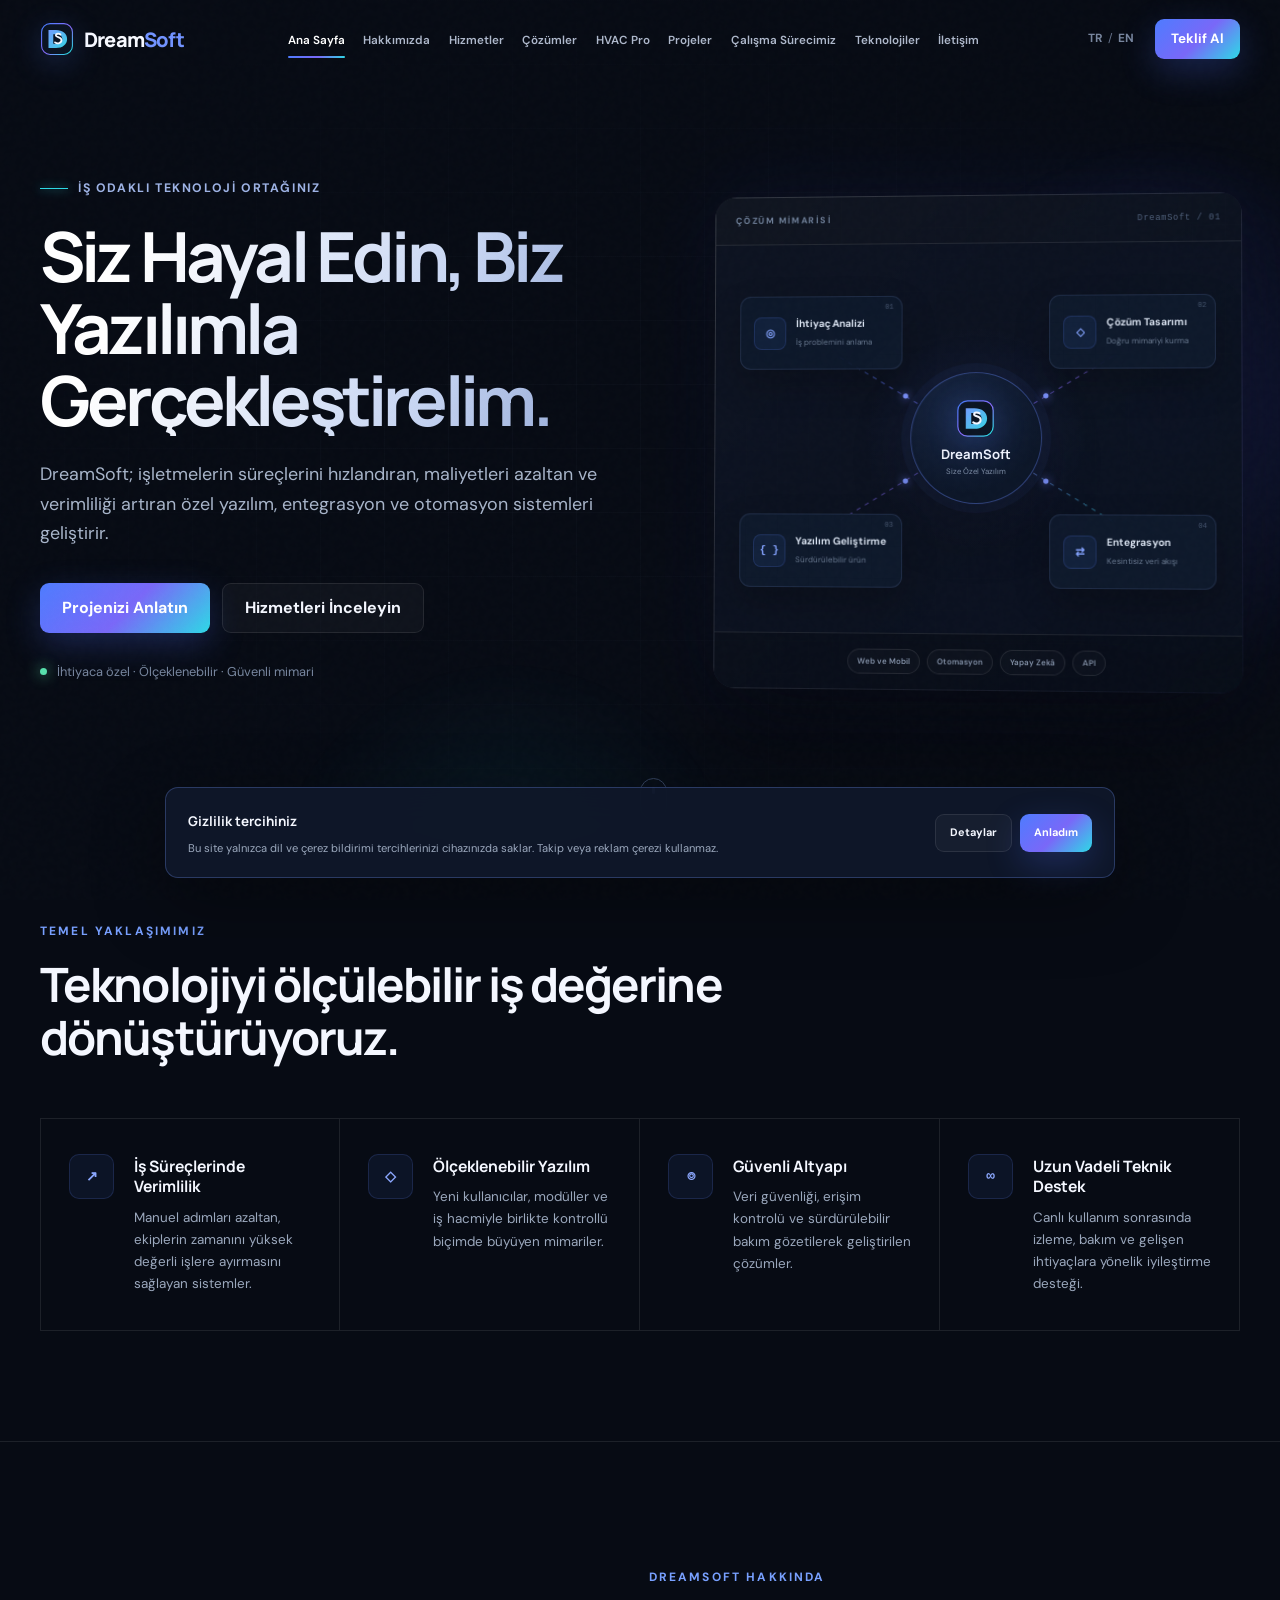
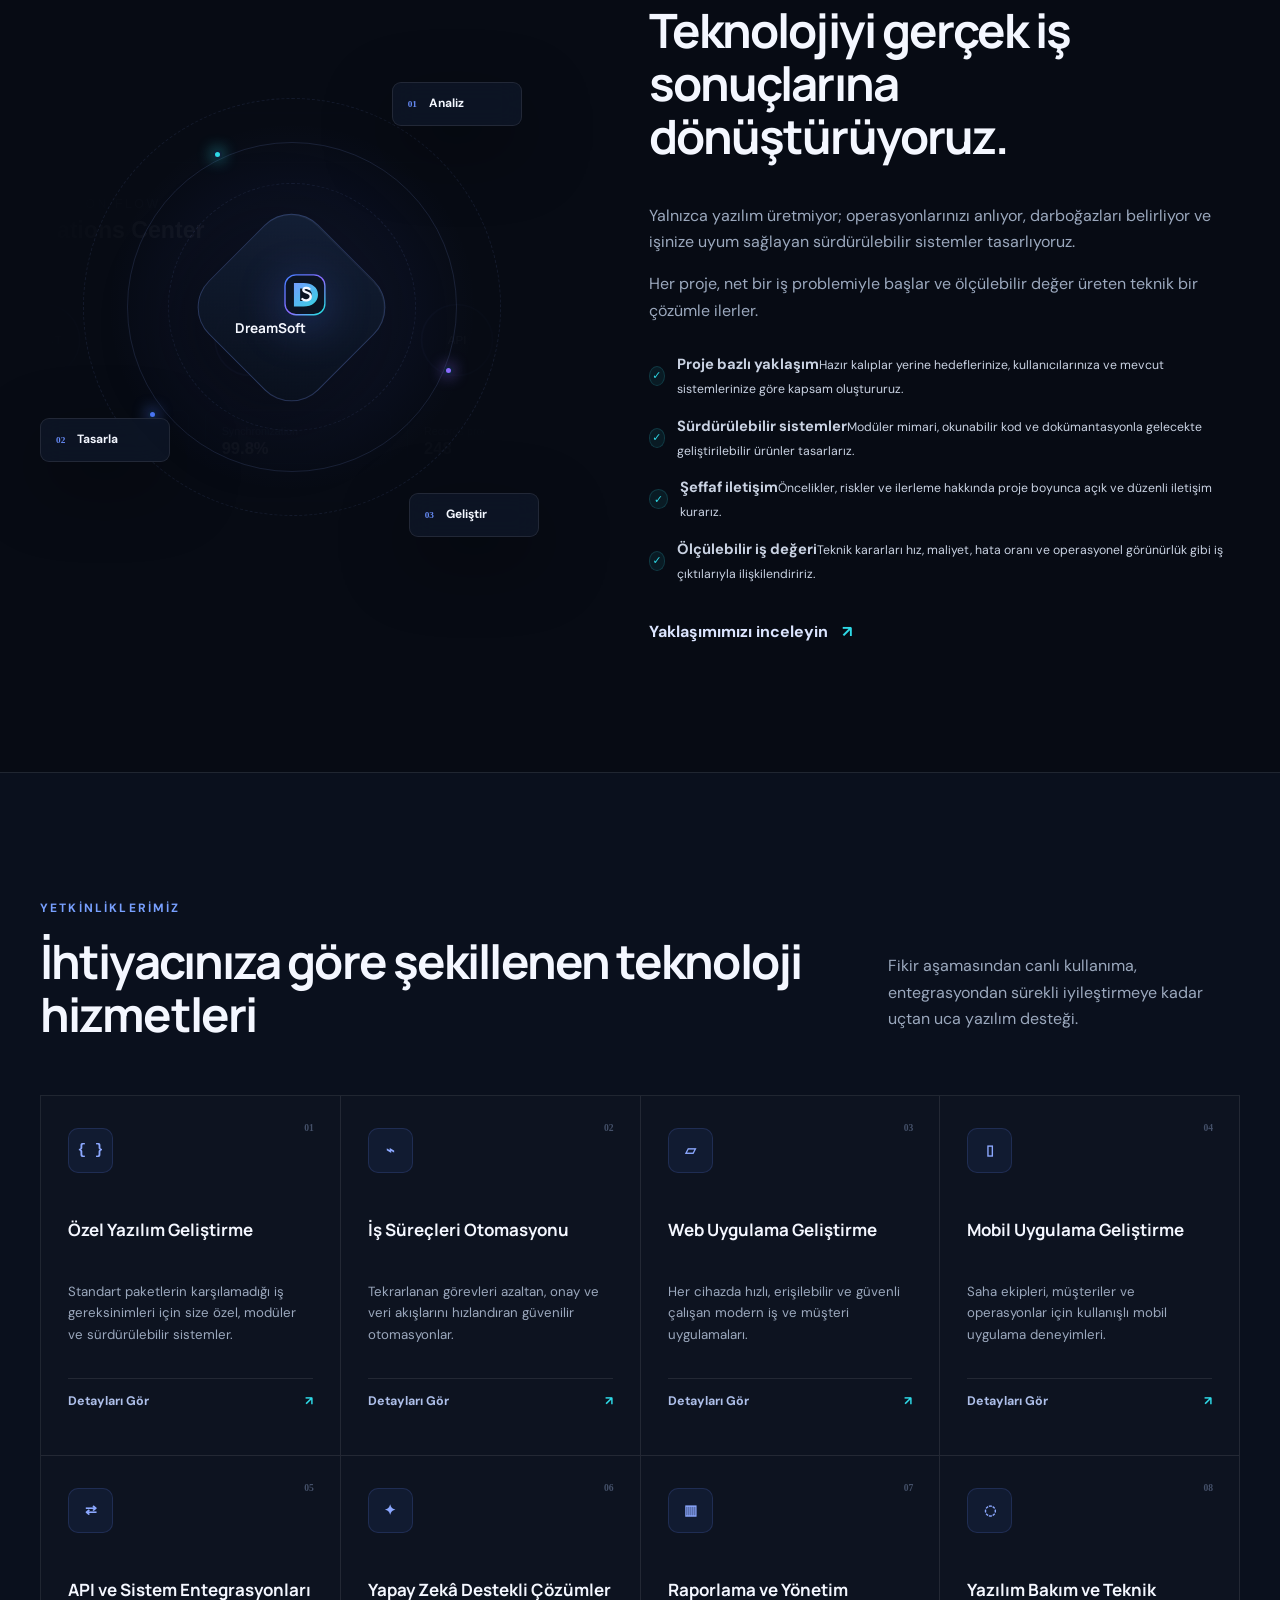
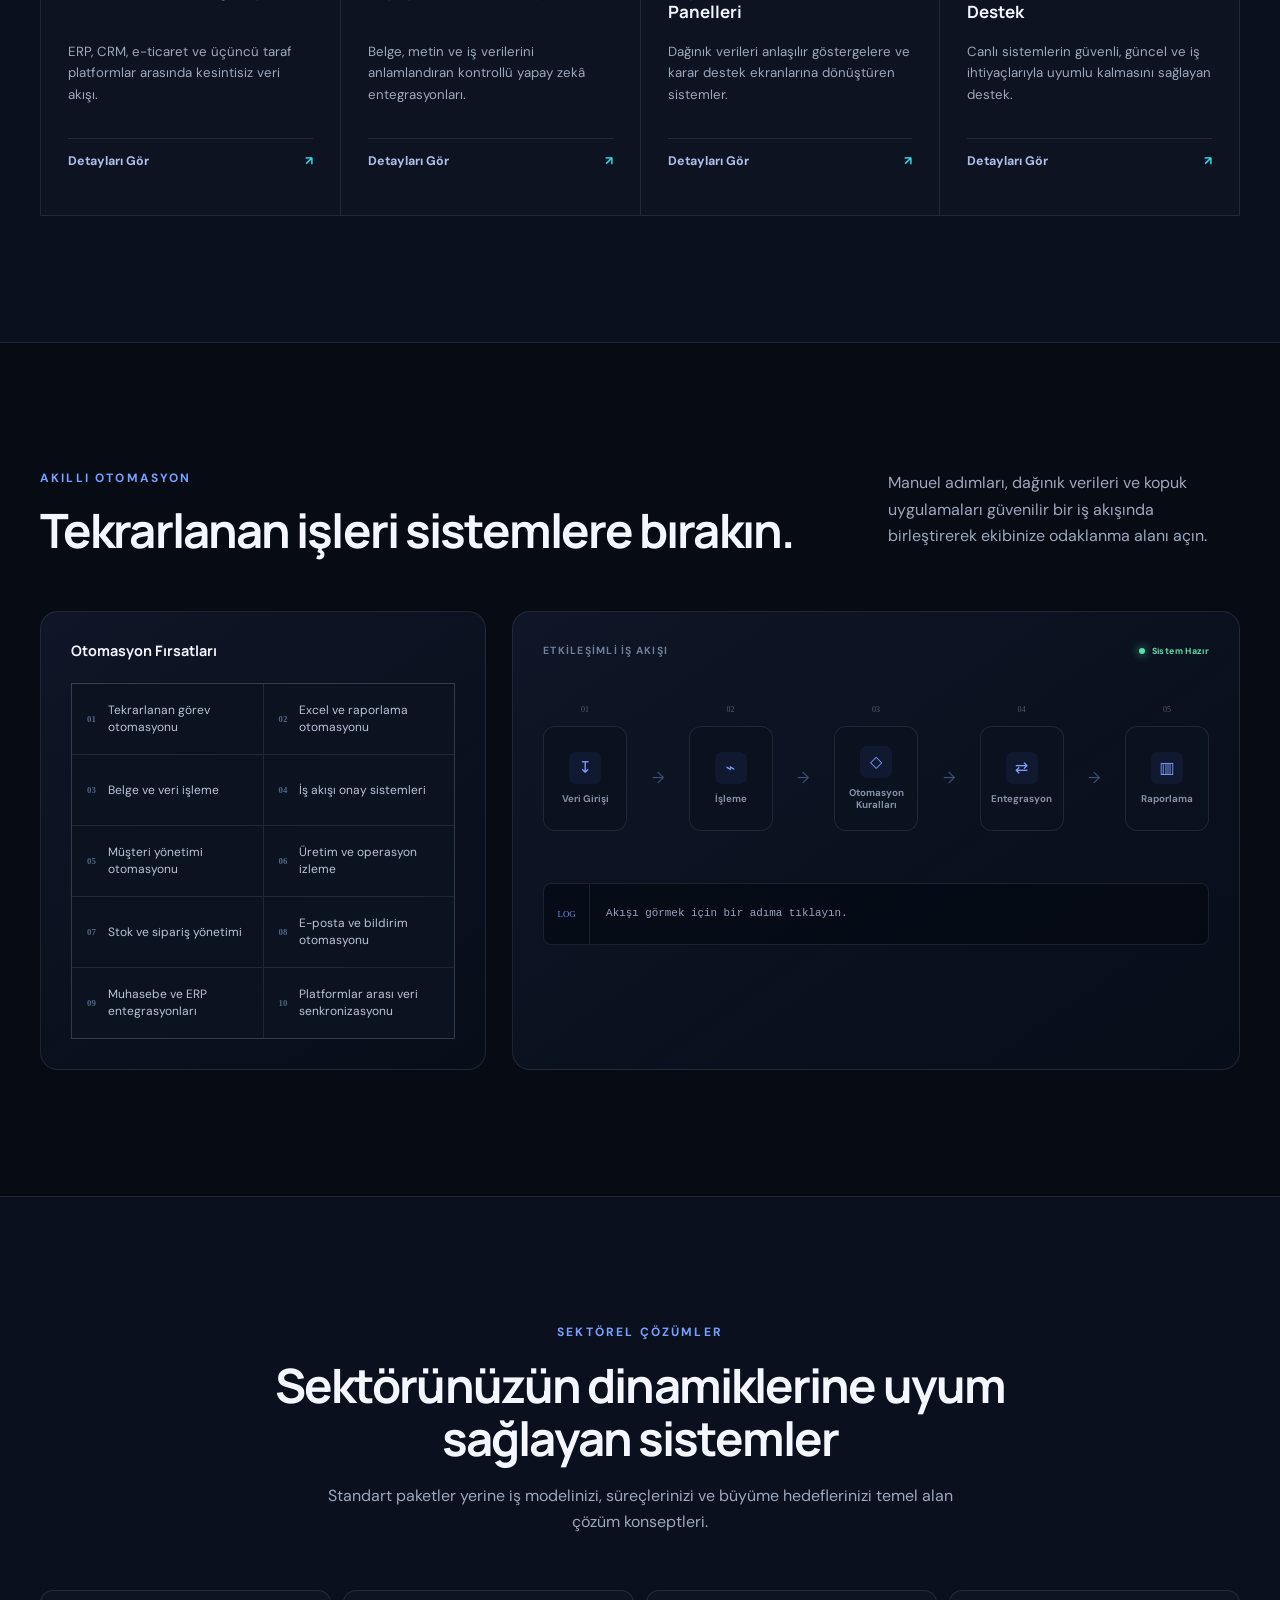
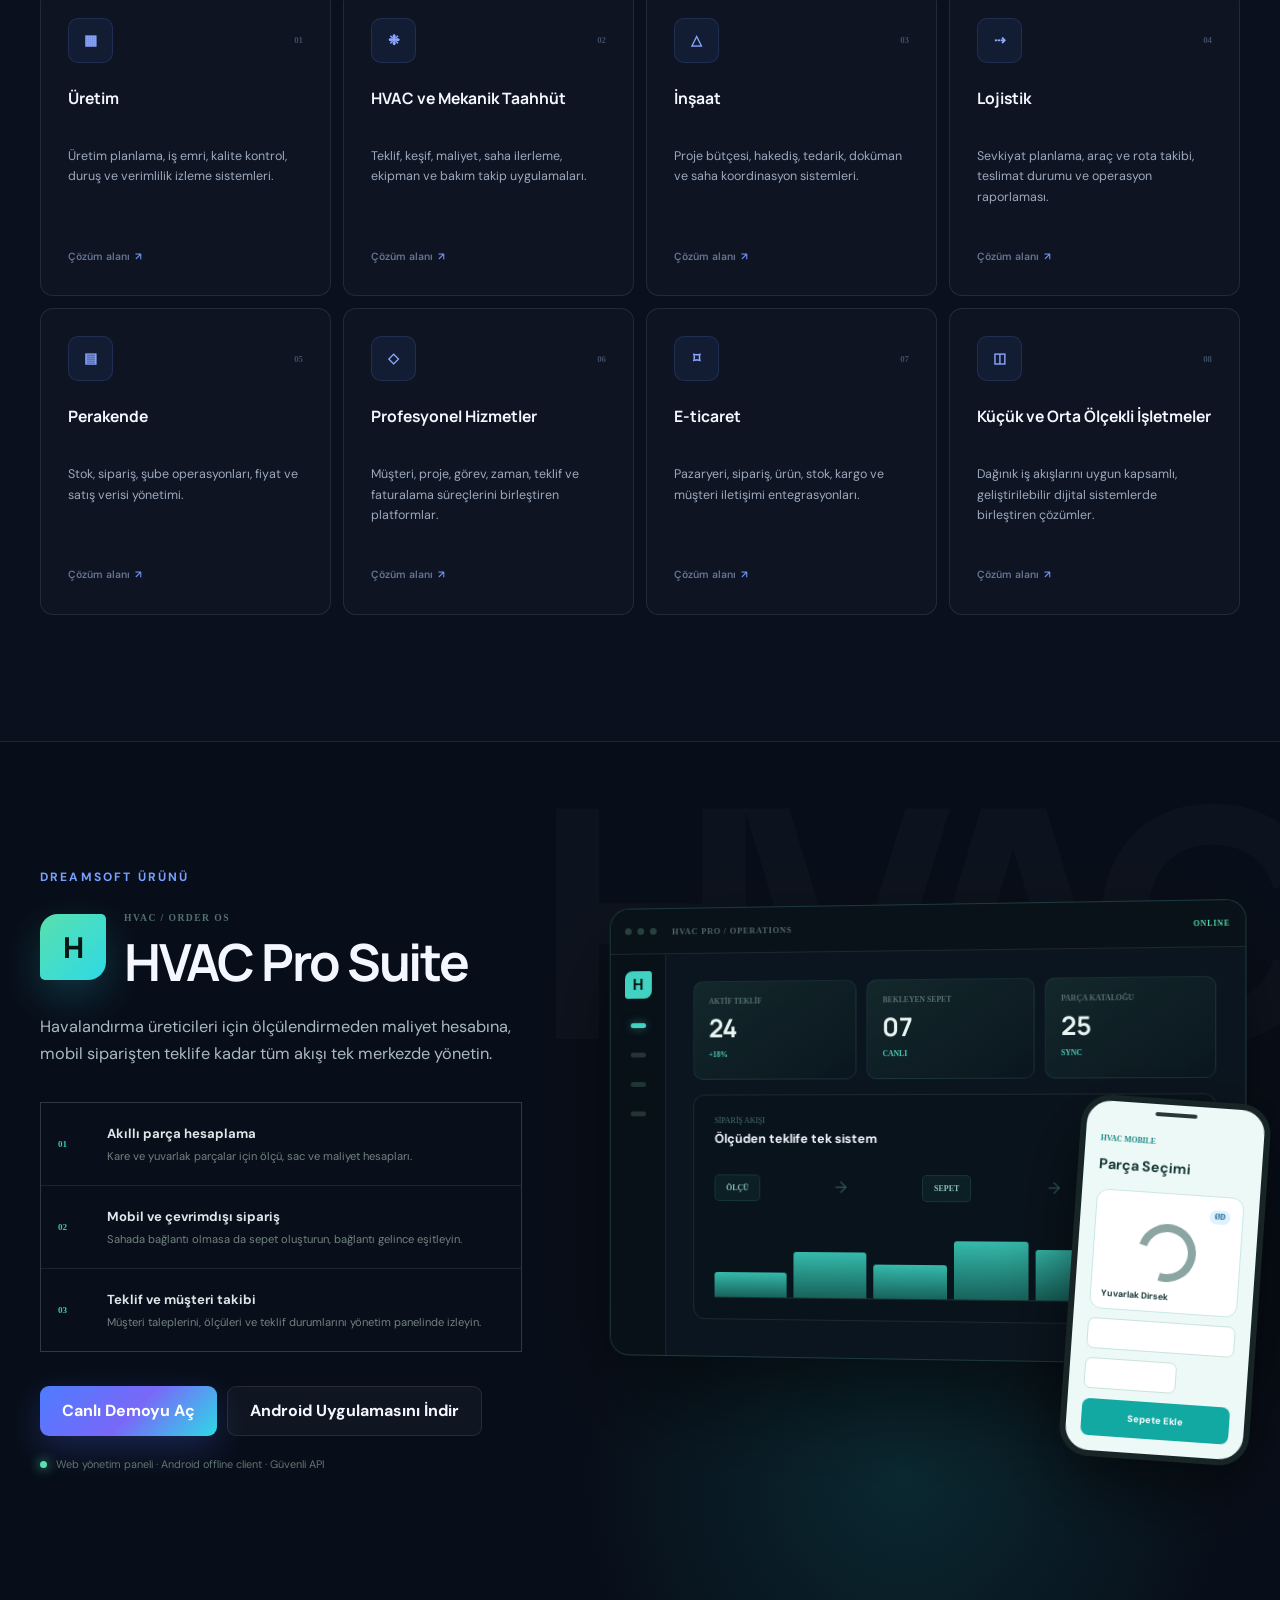
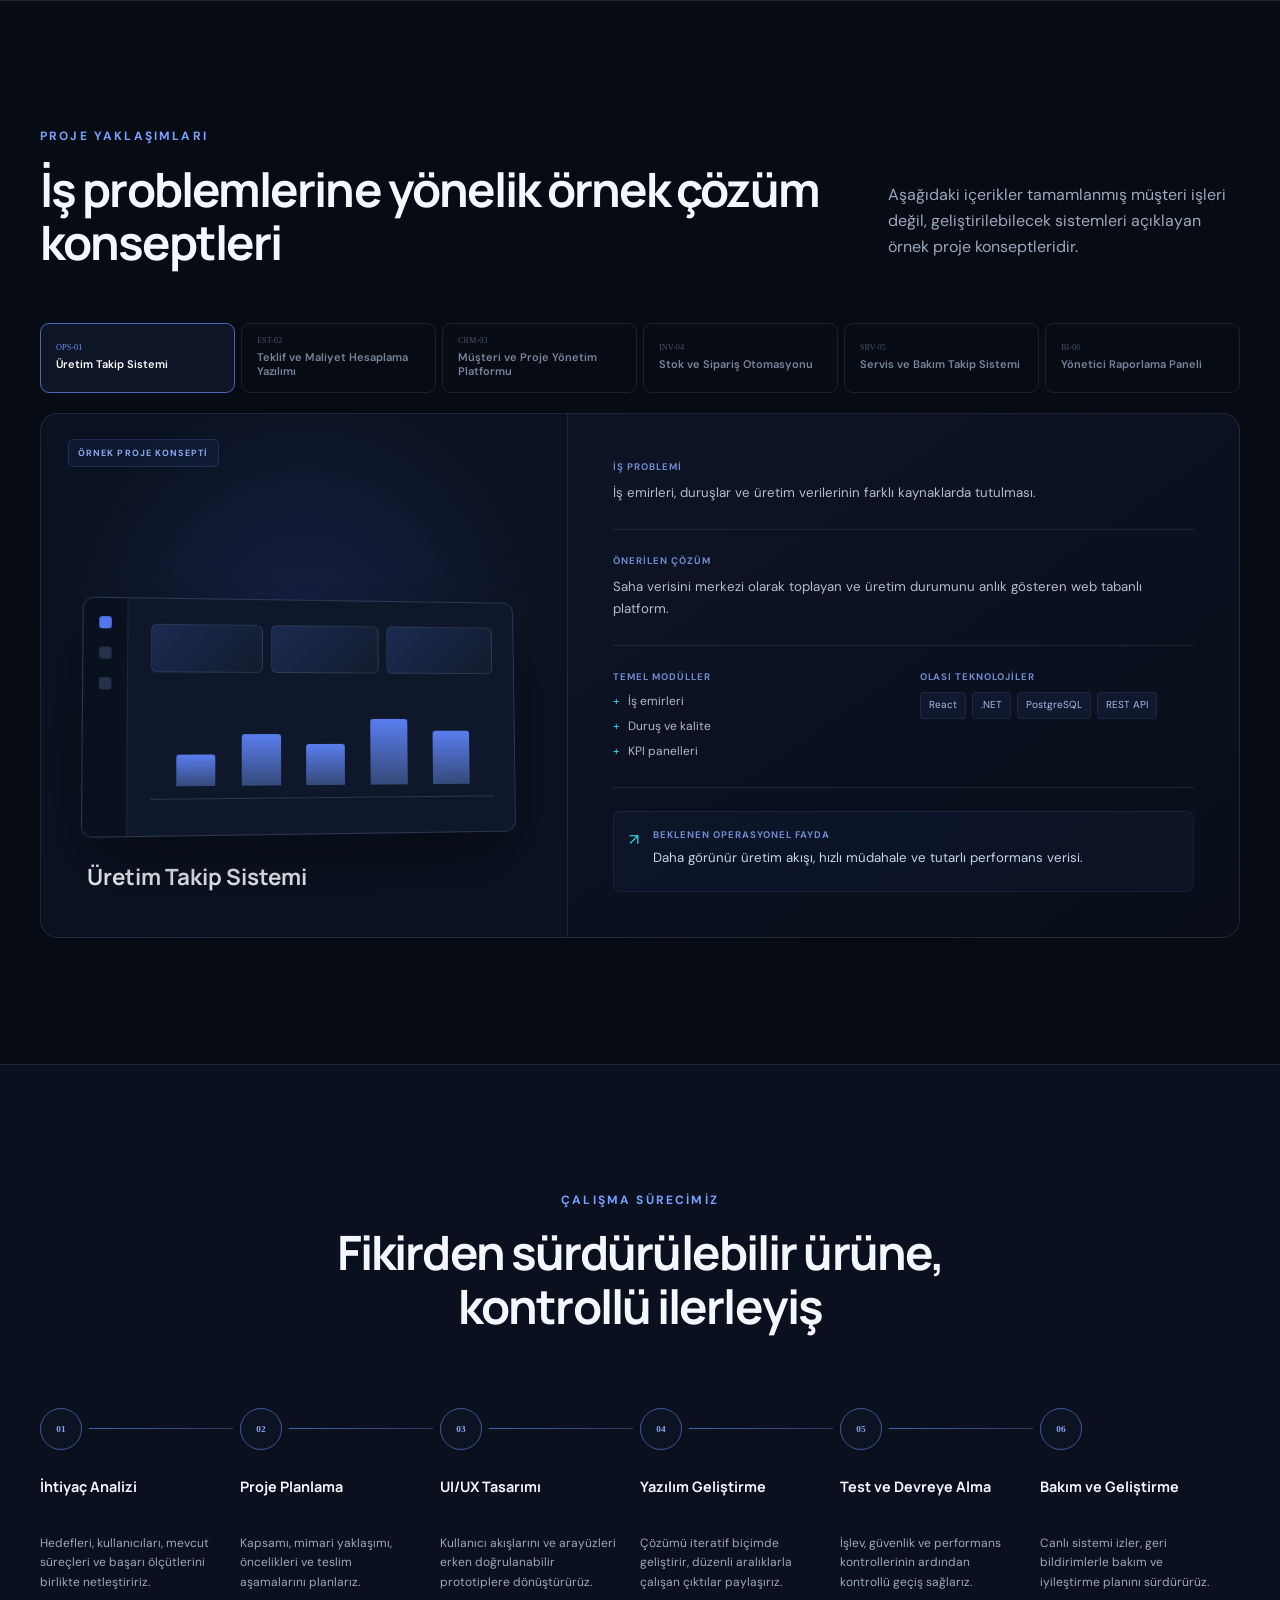
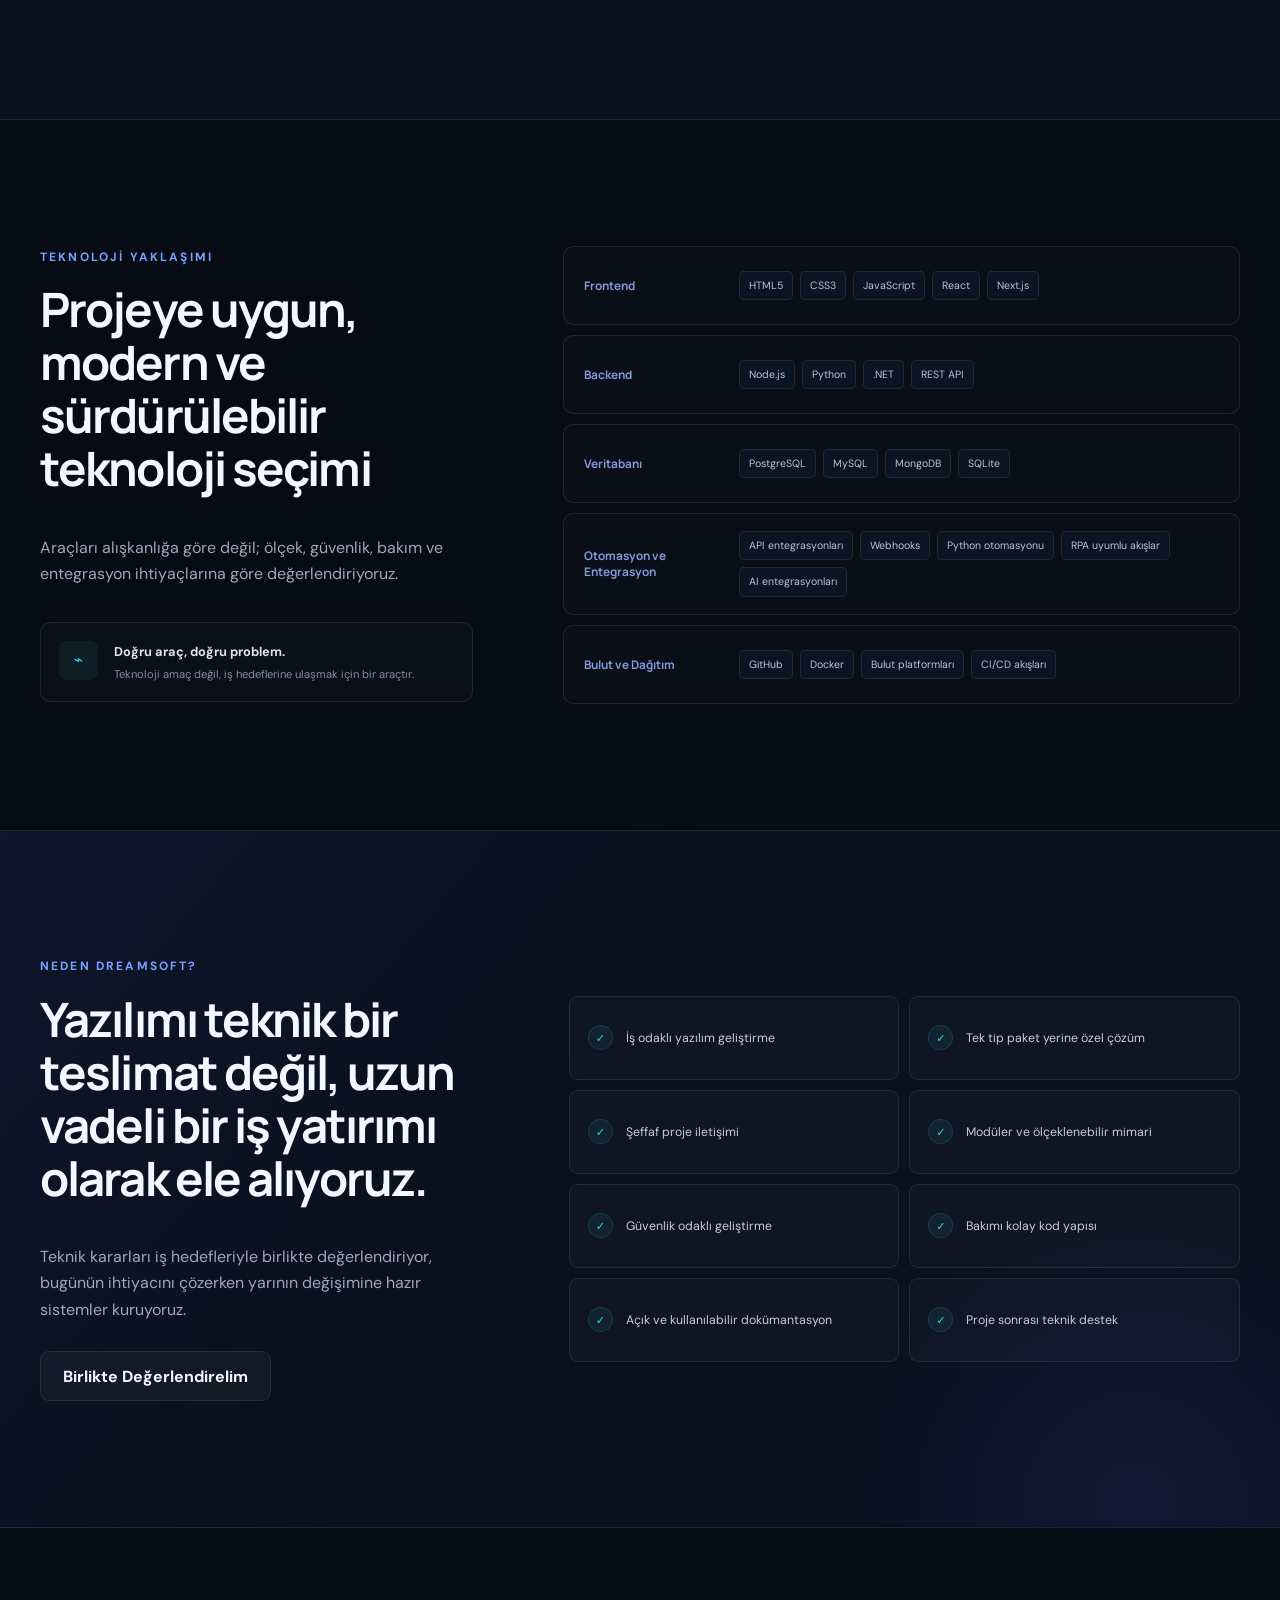
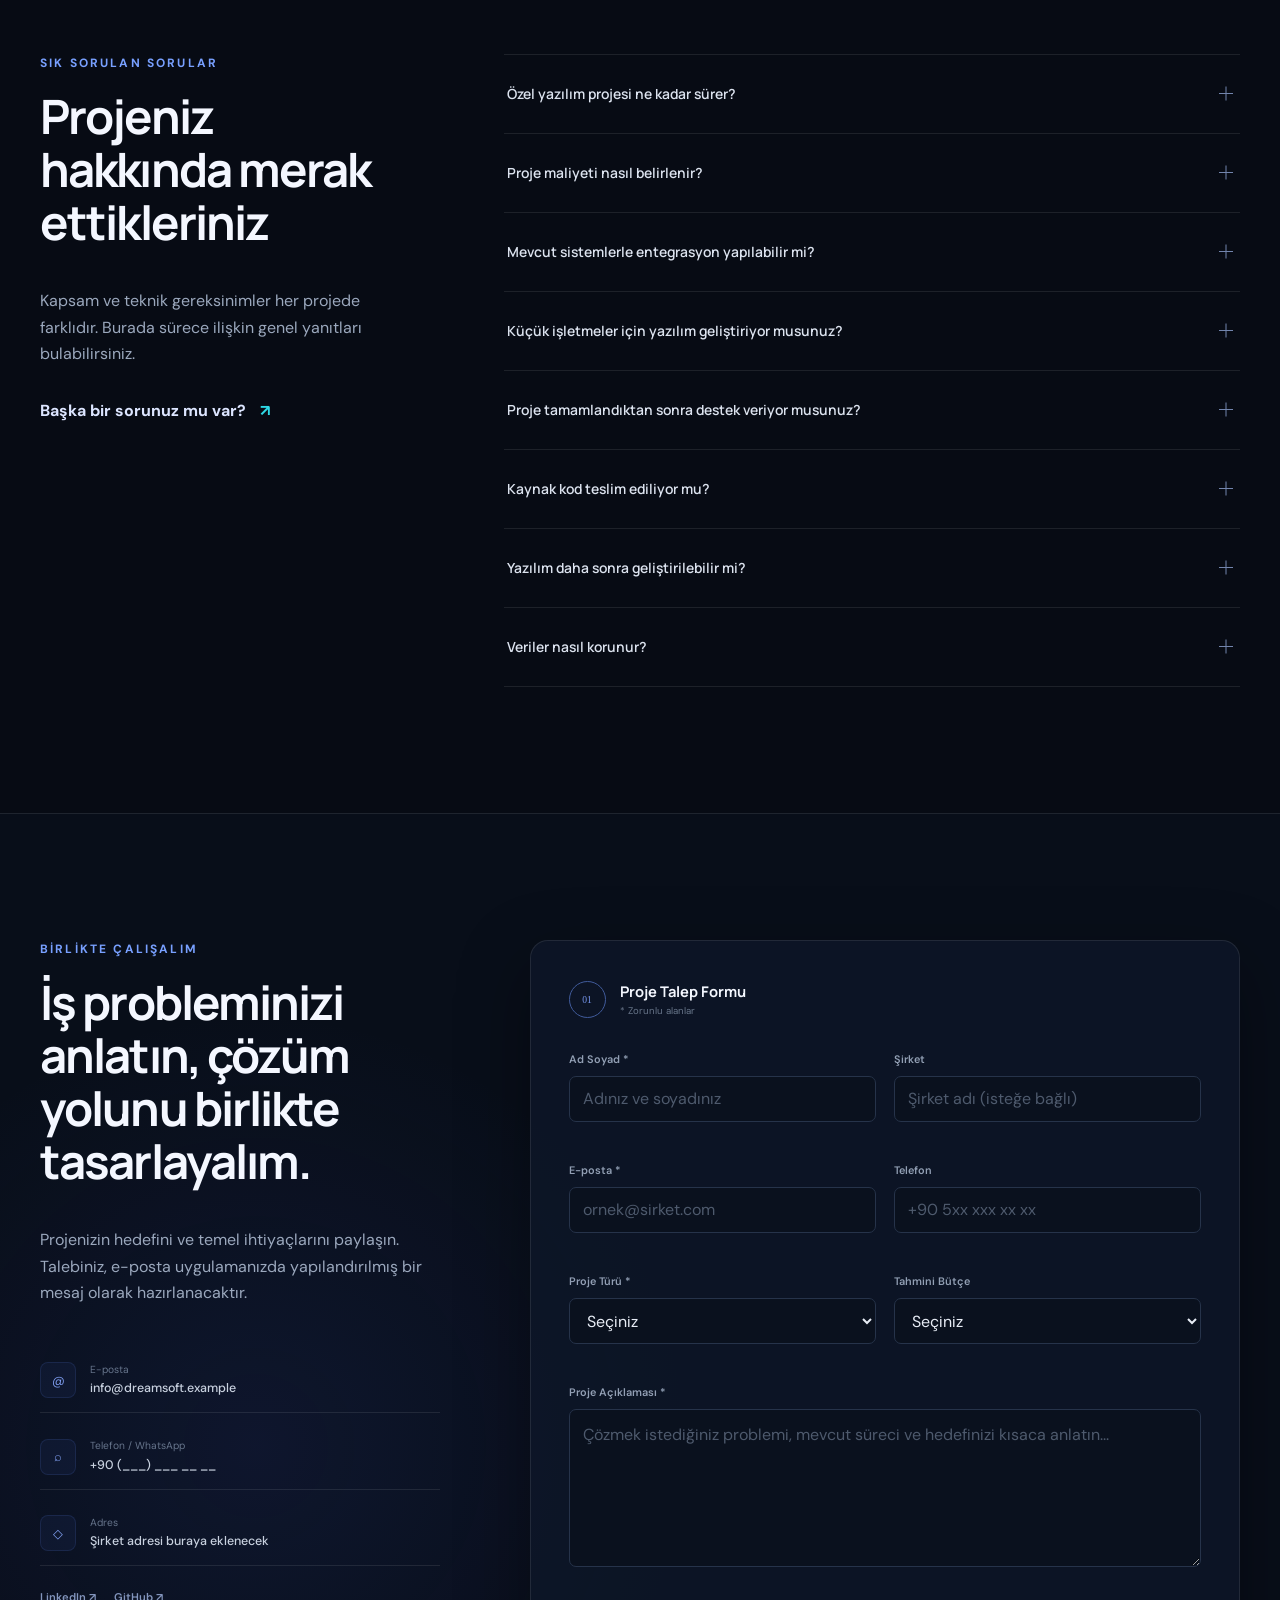
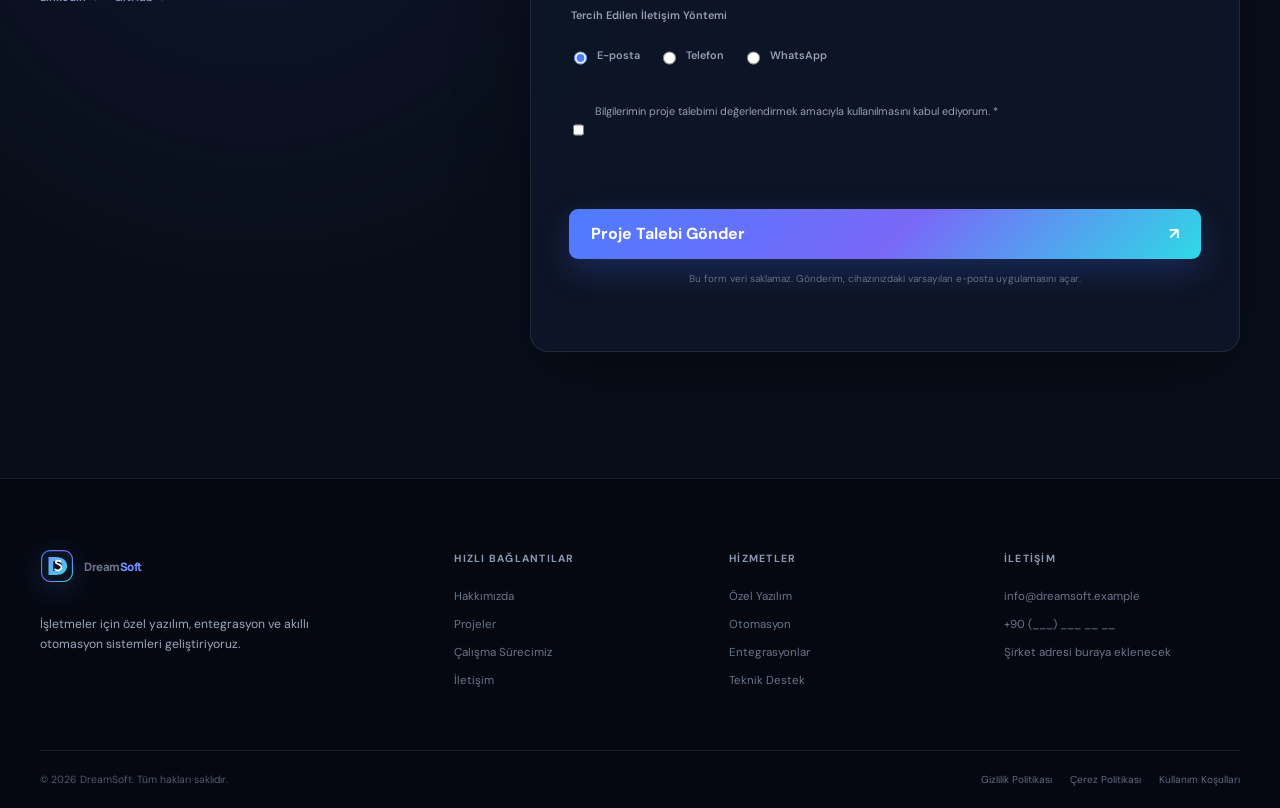
==== commit f0c2538a: "Showcase HVAC Pro Suite product" ====
--- a/index.html
+++ b/index.html
@@ -39,6 +39,7 @@
         <a href="#about" data-i18n="nav.about">Hakkımızda</a>
         <a href="#services" data-i18n="nav.services">Hizmetler</a>
         <a href="#solutions" data-i18n="nav.solutions">Çözümler</a>
+        <a href="#hvac-pro" data-i18n="nav.product">HVAC Pro</a>
         <a href="#projects" data-i18n="nav.projects">Projeler</a>
         <a href="#process" data-i18n="nav.process">Çalışma Sürecimiz</a>
         <a href="#technologies" data-i18n="nav.technologies">Teknolojiler</a>
@@ -146,6 +147,45 @@
       </div>
     </section>
 
+    <section class="product-showcase section" id="hvac-pro" aria-labelledby="hvac-pro-title">
+      <div class="product-aura" aria-hidden="true"></div>
+      <div class="container product-grid">
+        <div class="product-copy reveal">
+          <p class="kicker" data-i18n="product.kicker">DREAMSOFT ÜRÜNÜ</p>
+          <div class="product-title-row">
+            <span class="product-mark" aria-hidden="true">H</span>
+            <div><small>HVAC / ORDER OS</small><h2 id="hvac-pro-title">HVAC Pro Suite</h2></div>
+          </div>
+          <p class="product-lead" data-i18n="product.lead">Havalandırma üreticileri için ölçülendirmeden maliyet hesabına, mobil siparişten teklife kadar tüm akışı tek merkezde yönetin.</p>
+          <ul class="product-features">
+            <li><span>01</span><div><b data-i18n="product.feature1Title">Akıllı parça hesaplama</b><small data-i18n="product.feature1Text">Kare ve yuvarlak parçalar için ölçü, sac ve maliyet hesapları.</small></div></li>
+            <li><span>02</span><div><b data-i18n="product.feature2Title">Mobil ve çevrimdışı sipariş</b><small data-i18n="product.feature2Text">Sahada bağlantı olmasa da sepet oluşturun, bağlantı gelince eşitleyin.</small></div></li>
+            <li><span>03</span><div><b data-i18n="product.feature3Title">Teklif ve müşteri takibi</b><small data-i18n="product.feature3Text">Müşteri taleplerini, ölçüleri ve teklif durumlarını yönetim panelinde izleyin.</small></div></li>
+          </ul>
+          <div class="product-actions">
+            <a class="button" href="https://saves-theme-baskets-movers.trycloudflare.com/" target="_blank" rel="noopener" data-i18n="product.demo">Canlı Demoyu Aç</a>
+            <a class="button button-secondary" href="https://github.com/biltekinhamza/dreamsoft/releases/download/hvac-mobile-v0.1.0/app-debug.apk" data-i18n="product.android">Android Uygulamasını İndir</a>
+          </div>
+          <p class="product-platform-note"><span></span><span data-i18n="product.note">Web yönetim paneli · Android offline client · Güvenli API</span></p>
+        </div>
+        <div class="product-visual reveal" aria-label="HVAC Pro Suite ürün ekranı" data-i18n-aria="product.visualLabel">
+          <div class="product-dashboard">
+            <div class="product-window-head"><i></i><i></i><i></i><span>HVAC PRO / OPERATIONS</span><b>ONLINE</b></div>
+            <div class="product-window-body">
+              <aside><strong>H</strong><i class="active"></i><i></i><i></i><i></i></aside>
+              <div class="product-workspace">
+                <div class="product-metrics"><article><small data-i18n="product.metric1">AKTİF TEKLİF</small><b>24</b><span>+18%</span></article><article><small data-i18n="product.metric2">BEKLEYEN SEPET</small><b>07</b><span>CANLI</span></article><article><small data-i18n="product.metric3">PARÇA KATALOĞU</small><b>25</b><span>SYNC</span></article></div>
+                <div class="product-order-panel"><div><small data-i18n="product.panelLabel">SİPARİŞ AKIŞI</small><strong data-i18n="product.panelTitle">Ölçüden teklife tek sistem</strong></div><div class="product-flow"><span>ÖLÇÜ</span><i>→</i><span>SEPET</span><i>→</i><span>TEKLİF</span></div><div class="product-bars"><i></i><i></i><i></i><i></i><i></i><i></i></div></div>
+              </div>
+            </div>
+          </div>
+          <div class="product-phone">
+            <div class="phone-speaker"></div><small>HVAC MOBILE</small><strong data-i18n="product.phoneTitle">Parça Seçimi</strong><div class="phone-part"><span>ØD</span><i></i><b>Yuvarlak Dirsek</b></div><div class="phone-field"></div><div class="phone-field short"></div><button type="button" tabindex="-1" data-i18n="product.phoneButton">Sepete Ekle</button>
+          </div>
+        </div>
+      </div>
+    </section>
+
     <section class="projects section" id="projects" aria-labelledby="projects-title">
       <div class="container">
         <div class="section-heading reveal"><div><p class="kicker" data-i18n="projects.kicker">PROJE YAKLAŞIMLARI</p><h2 id="projects-title" data-i18n="projects.title">Gerçek iş ihtiyaçları için örnek çözüm konseptleri.</h2></div><p data-i18n="projects.intro">Aşağıdaki çalışmalar tamamlanmış müşteri projeleri değil, geliştirilebilecek sistemlerin kapsamını gösteren örnek konseptlerdir.</p></div>
--- a/css/style.css
+++ b/css/style.css
@@ -166,6 +166,16 @@
 .industries { background: var(--bg-soft); border-top: 1px solid var(--line); border-bottom: 1px solid var(--line); }
 .industry-grid { display: grid; grid-template-columns: repeat(4, 1fr); gap: 12px; }.industry-card { min-height: 285px; padding: 27px; background: rgba(255,255,255,.018); border: 1px solid var(--line); border-radius: 13px; transition: border-color .25s, background .25s, transform .25s; }.industry-card:hover { background: rgba(25,37,65,.5); border-color: var(--line-bright); transform: translateY(-4px); }.industry-card > div { display: flex; align-items: center; justify-content: space-between; }.industry-card small { color: #3f4e67; font: 600 .55rem ui-monospace; }.industry-card h3 { min-height: 48px; margin: 25px 0 10px; font-size: .98rem; }.industry-card p { min-height: 76px; margin-bottom: 20px; font-size: .78rem; }.industry-card > b { color: #647493; font-size: .65rem; font-weight: 600; }.industry-card > b span { margin-left: 5px; color: #7192ef; }
 
+.product-showcase { isolation: isolate; overflow: hidden; background: #080e19; border-bottom: 1px solid var(--line); }
+.product-showcase::before { content: "HVAC"; position: absolute; z-index: -1; top: 15px; right: -25px; color: rgba(255,255,255,.018); font: 800 clamp(10rem, 25vw, 24rem)/1 "Manrope"; letter-spacing: -.08em; }
+.product-aura { position: absolute; z-index: -1; right: 2%; bottom: -230px; width: 700px; height: 700px; background: radial-gradient(circle, rgba(22,169,163,.17), transparent 66%); }
+.product-grid { display: grid; grid-template-columns: .86fr 1.14fr; gap: 80px; align-items: center; }
+.product-title-row { display: flex; align-items: center; gap: 18px; margin-bottom: 24px; }.product-mark { display: grid; flex: 0 0 auto; width: 66px; height: 66px; place-items: center; color: #071714; font: 900 1.8rem "Manrope"; background: linear-gradient(135deg,#58e0ad,#2ed9e6); border-radius: 18px 5px 18px 5px; box-shadow: 0 16px 40px rgba(46,217,230,.2); }.product-title-row small { color: #55706e; font: 600 .6rem ui-monospace; letter-spacing: .15em; }.product-title-row h2 { margin: 3px 0 0; font-size: clamp(2.35rem,4vw,4rem); }
+.product-lead { max-width: 590px; color: #a9b9c3; font-size: 1.02rem; }.product-features { display: grid; padding: 0; margin: 34px 0; gap: 1px; list-style: none; background: var(--line); border: 1px solid var(--line); }.product-features li { display: grid; min-height: 82px; padding: 15px 17px; grid-template-columns: 36px 1fr; align-items: center; gap: 13px; background: rgba(8,14,25,.96); }.product-features > li > span { color: #36cabb; font: 700 .57rem ui-monospace; }.product-features div { display: grid; }.product-features b { color: #dce7e6; font-size: .82rem; }.product-features small { margin-top: 3px; color: #71827f; font-size: .7rem; line-height: 1.45; }
+.product-actions { display: flex; flex-wrap: wrap; gap: 10px; }.product-platform-note { display: flex; align-items: center; gap: 9px; margin: 20px 0 0; color: #617471; font-size: .68rem; }.product-platform-note > span:first-child { width: 7px; height: 7px; background: #58e0ad; border-radius: 50%; box-shadow: 0 0 12px #58e0ad; }
+.product-visual { position: relative; min-height: 590px; }.product-dashboard { position: absolute; top: 28px; right: 0; left: 0; min-height: 455px; background: #0b151f; border: 1px solid rgba(80,167,160,.25); border-radius: 20px; box-shadow: 0 40px 100px rgba(0,0,0,.52); transform: perspective(1000px) rotateY(-4deg); overflow: hidden; }.product-window-head { display: flex; height: 46px; padding: 0 15px; align-items: center; gap: 6px; color: #536a6b; background: #091119; border-bottom: 1px solid var(--line); font: 600 .53rem ui-monospace; letter-spacing: .1em; }.product-window-head i { width: 7px; height: 7px; background: #27413f; border-radius: 50%; }.product-window-head span { margin-left: 10px; }.product-window-head b { margin-left: auto; color: #58e0ad; font-size: .48rem; }.product-window-body { display: grid; min-height: 408px; grid-template-columns: 58px 1fr; }.product-window-body aside { display: flex; padding: 17px 0; align-items: center; flex-direction: column; gap: 25px; background: #081018; border-right: 1px solid var(--line); }.product-window-body aside strong { display: grid; width: 28px; height: 28px; place-items: center; color: #071714; background: #42d2c2; border-radius: 8px 3px 8px 3px; }.product-window-body aside i { width: 16px; height: 5px; background: #223433; border-radius: 4px; }.product-window-body aside i.active { background: #42d2c2; box-shadow: 0 0 10px rgba(66,210,194,.5); }.product-workspace { padding: 28px; }.product-metrics { display: grid; grid-template-columns: repeat(3,1fr); gap: 10px; }.product-metrics article { display: grid; min-height: 100px; padding: 15px; background: linear-gradient(145deg,rgba(27,56,54,.55),rgba(11,23,31,.8)); border: 1px solid rgba(74,140,135,.16); border-radius: 10px; }.product-metrics small { color: #55716e; font: 600 .48rem ui-monospace; }.product-metrics b { color: #e8f5f3; font: 700 1.6rem "Manrope"; }.product-metrics span { color: #4bcfbb; font: 600 .48rem ui-monospace; }.product-order-panel { margin-top: 15px; padding: 21px; background: #09131c; border: 1px solid var(--line); border-radius: 12px; }.product-order-panel > div:first-child { display: grid; }.product-order-panel small { color: #46726d; font: .5rem ui-monospace; }.product-order-panel strong { margin-top: 3px; font-size: .8rem; }.product-flow { display: flex; margin: 26px 0; align-items: center; justify-content: space-between; }.product-flow span { padding: 8px 11px; color: #8fc3bc; font: 600 .5rem ui-monospace; background: rgba(37,103,96,.15); border: 1px solid rgba(60,145,136,.2); border-radius: 5px; }.product-flow i { color: #315a56; font-style: normal; }.product-bars { display: flex; height: 72px; align-items: end; gap: 7px; border-bottom: 1px solid #1b3332; }.product-bars i { flex: 1; height: 35%; background: linear-gradient(#35baab,#17635c); border-radius: 3px 3px 0 0; }.product-bars i:nth-child(2){height:65%}.product-bars i:nth-child(3){height:48%}.product-bars i:nth-child(4){height:82%}.product-bars i:nth-child(5){height:70%}.product-bars i:nth-child(6){height:94%}
+.product-phone { position: absolute; right: -20px; bottom: 5px; width: 190px; min-height: 340px; padding: 22px 15px 15px; color: #173a37; background: #edf9f7; border: 6px solid #172526; border-radius: 30px; box-shadow: 0 28px 75px rgba(0,0,0,.55); transform: rotate(4deg); }.phone-speaker { position: absolute; top: 8px; left: 50%; width: 42px; height: 4px; background: #273839; border-radius: 5px; transform: translateX(-50%); }.product-phone > small { color: #168781; font: 800 .48rem ui-monospace; }.product-phone > strong { display: block; margin: 4px 0 12px; font-size: .9rem; }.phone-part { position: relative; display: grid; height: 120px; place-items: center; background: #fff; border: 1px solid #c8e8e4; border-radius: 12px; overflow: hidden; }.phone-part span { position: absolute; top: 13px; right: 12px; z-index: 2; padding: 3px 5px; color: #075985; font: 800 .45rem ui-monospace; background: #e0f2fe; border-radius: 8px; }.phone-part i { width: 58px; height: 58px; border: 8px solid #8ba5a2; border-left-color: transparent; border-radius: 50%; transform: rotate(-30deg); }.phone-part b { position: absolute; bottom: 8px; left: 10px; font-size: .55rem; }.phone-field { height: 31px; margin-top: 9px; background: #fff; border: 1px solid #c9e2df; border-radius: 7px; }.phone-field.short { width: 62%; }.product-phone button { width: 100%; min-height: 37px; margin-top: 10px; color: #fff; font-size: .58rem; font-weight: 800; background: #12a9a3; border: 0; border-radius: 8px; }
+
 .project-tabs { display: flex; margin-bottom: 20px; gap: 6px; overflow-x: auto; scrollbar-width: thin; }.project-tabs button { flex: 1 0 150px; min-height: 70px; padding: 12px 15px; color: #77859c; font-size: .69rem; font-weight: 600; line-height: 1.25; text-align: left; background: transparent; border: 1px solid var(--line); border-radius: 9px; cursor: pointer; }.project-tabs button span { display: block; margin-bottom: 6px; color: #44516a; font: .52rem ui-monospace; }.project-tabs button[aria-selected="true"] { color: #fff; background: rgba(60,84,155,.14); border-color: #4b69ba; }.project-tabs button[aria-selected="true"] span { color: #6e91f6; }
 .project-detail { display: grid; grid-template-columns: .88fr 1.12fr; min-height: 525px; background: linear-gradient(145deg, rgba(16,25,44,.88), rgba(9,15,27,.8)); border: 1px solid var(--line); border-radius: var(--radius); overflow: hidden; }.project-visual { position: relative; display: flex; padding: 46px; justify-content: flex-end; flex-direction: column; background: radial-gradient(circle at 50% 40%, rgba(75,99,216,.18), transparent 58%), #0a1221; border-right: 1px solid var(--line); }.project-visual h3 { margin: 28px 0 0; font-size: 1.4rem; }.concept-label { position: absolute; top: 25px; left: 27px; padding: 6px 9px; color: #8da7ef; font-size: .56rem; font-weight: 700; letter-spacing: .12em; text-transform: uppercase; background: rgba(63,90,178,.1); border: 1px solid rgba(91,119,214,.22); border-radius: 5px; }.project-screen { display: grid; grid-template-columns: 43px 1fr; min-height: 235px; margin-top: 25px; background: #0e182a; border: 1px solid #2a3855; border-radius: 11px; box-shadow: 0 30px 70px rgba(0,0,0,.4); transform: perspective(700px) rotateY(5deg) rotateX(2deg); overflow: hidden; }.screen-side { display: flex; padding: 18px 0; align-items: center; flex-direction: column; gap: 18px; background: #09111e; border-right: 1px solid var(--line); }.screen-side i { width: 12px; height: 12px; background: #25324a; border-radius: 3px; }.screen-side i:first-child { background: #5277ed; }.screen-main { padding: 25px 22px; }.screen-bars { display: grid; grid-template-columns: repeat(3,1fr); gap: 8px; }.screen-bars i { height: 48px; background: linear-gradient(135deg, rgba(79,119,239,.2), rgba(255,255,255,.02)); border: 1px solid var(--line); border-radius: 6px; }.screen-chart { display: flex; height: 100px; margin-top: 25px; padding: 12px; align-items: end; justify-content: space-around; border-bottom: 1px solid #293752; }.screen-chart span { width: 12%; background: linear-gradient(#597eef, #354979); border-radius: 3px 3px 0 0; }.screen-chart span:nth-child(1){height:35%}.screen-chart span:nth-child(2){height:68%}.screen-chart span:nth-child(3){height:48%}.screen-chart span:nth-child(4){height:83%}.screen-chart span:nth-child(5){height:65%}
 .project-info { display: grid; padding: 45px; gap: 23px; }.project-info > div { padding-bottom: 19px; border-bottom: 1px solid var(--line); }.project-info small { display: block; margin-bottom: 7px; color: #7189ce; font-size: .6rem; font-weight: 700; letter-spacing: .1em; text-transform: uppercase; }.project-info p { margin: 0; color: #b1bdd0; font-size: .83rem; }.project-columns { display: grid; grid-template-columns: 1fr 1fr; gap: 32px; }.project-columns ul { display: grid; padding: 0; margin: 0; gap: 5px; list-style: none; }.project-columns li { color: #aeb9ca; font-size: .75rem; }.project-columns li::before { content: "+"; margin-right: 8px; color: var(--cyan); }.tag-list { display: flex; flex-wrap: wrap; gap: 6px; }.tag-list span { padding: 4px 8px; color: #a8b8e4; font-size: .63rem; background: rgba(79,112,213,.09); border: 1px solid rgba(86,112,202,.17); border-radius: 4px; }.project-info .benefit { display: flex; padding: 15px; gap: 14px; background: rgba(48,82,170,.08); border: 1px solid rgba(78,108,196,.16); border-radius: 8px; }.benefit > span { color: var(--cyan); }.benefit small { margin-bottom: 4px; }.benefit p { color: #c8d3e5; }
@@ -203,7 +213,7 @@
   .service-grid, .industry-grid { grid-template-columns: repeat(2,1fr); }
   .workflow-diagram button { width: 72px; }
   .timeline { grid-template-columns: repeat(3,1fr); gap: 45px 0; }.timeline li:nth-child(3)::before, .timeline li:last-child::before { display: none; }
-  .tech-grid, .why-grid { gap: 55px; }.faq-grid, .contact-grid { gap: 60px; }
+  .tech-grid, .why-grid { gap: 55px; }.faq-grid, .contact-grid { gap: 60px; }.product-grid { gap: 40px; }
 }
 
 @media (max-width: 850px) {
@@ -211,7 +221,7 @@
   .section-heading { grid-template-columns: 1fr; gap: 20px; }
   .hero { min-height: auto; padding: 135px 0 95px; }.hero-grid { grid-template-columns: 1fr; }.hero-copy { text-align: center; }.hero h1, .hero-description { margin-inline: auto; }.eyebrow, .hero-actions, .hero-note { justify-content: center; }.hero-visual { width: min(100%, 570px); margin: 20px auto 0; }.scroll-cue { display: none; }
   .about-grid { grid-template-columns: 1fr; gap: 45px; }.about-visual { min-height: 440px; order: 2; }.about-copy { order: 1; }
-  .automation-grid, .project-detail, .tech-grid, .why-grid, .faq-grid, .contact-grid { grid-template-columns: 1fr; }.project-visual { min-height: 480px; border-right: 0; border-bottom: 1px solid var(--line); }.tech-grid, .why-grid { gap: 50px; }.faq-heading, .contact-copy { position: static; }.faq-grid, .contact-grid { gap: 50px; }
+  .automation-grid, .project-detail, .tech-grid, .why-grid, .faq-grid, .contact-grid, .product-grid { grid-template-columns: 1fr; }.project-visual { min-height: 480px; border-right: 0; border-bottom: 1px solid var(--line); }.tech-grid, .why-grid { gap: 50px; }.faq-heading, .contact-copy { position: static; }.faq-grid, .contact-grid { gap: 50px; }.product-copy { max-width: 680px; }.product-visual { min-height: 570px; }
   .footer-grid { grid-template-columns: 1.5fr 1fr 1fr; }.footer-grid > div:last-child { grid-column: 1 / -1; }
 }
 
@@ -225,6 +235,7 @@
   .service-card { min-height: 320px; }.service-card p { min-height: auto; }
   .opportunities, .workflow-panel { padding: 20px; }.workflow-diagram { display: grid; grid-template-columns: 1fr; margin: 30px 0; gap: 12px; }.workflow-diagram button { width: 100%; height: 65px; padding: 8px 15px; align-items: center; justify-content: flex-start; flex-direction: row; }.workflow-diagram button small { position: static; margin-left: auto; }.workflow-diagram > i { display: none; }
   .project-tabs button { flex-basis: 135px; }.project-detail { min-height: auto; }.project-visual { min-height: 410px; padding: 26px; }.project-screen { min-height: 210px; }.project-info { padding: 28px 22px; }.project-columns { grid-template-columns: 1fr; gap: 20px; }
+  .product-title-row { align-items: flex-start; }.product-mark { width: 54px; height: 54px; border-radius: 14px 4px 14px 4px; }.product-actions { align-items: stretch; flex-direction: column; }.product-actions .button { width: 100%; }.product-visual { min-height: 490px; margin-top: -10px; }.product-dashboard { min-height: 395px; transform: none; }.product-window-body { min-height: 348px; grid-template-columns: 42px 1fr; }.product-workspace { padding: 15px; }.product-metrics { gap: 5px; }.product-metrics article { min-height: 80px; padding: 9px; }.product-metrics b { font-size: 1.2rem; }.product-order-panel { padding: 13px; }.product-flow span { padding: 6px; font-size: .42rem; }.product-phone { right: -7px; width: 155px; min-height: 285px; padding: 21px 11px 11px; }.phone-part { height: 90px; }
   .timeline { grid-template-columns: 1fr; gap: 30px; }.timeline li { display: grid; grid-template-columns: 55px 1fr; padding: 0; }.timeline li::before { top: 41px; left: 20px; width: 1px; height: calc(100% + 30px); background: linear-gradient(#4867c3, #273551); }.timeline li:nth-child(3)::before { display: block; }.timeline h3 { min-height: auto; }.timeline-marker { margin: 0; }
   .tech-group { grid-template-columns: 1fr; gap: 10px; }.tech-principle { padding: 14px; }
   .contact-form { padding: 26px 20px; }.form-grid { grid-template-columns: 1fr; }.full { grid-column: 1; }.contact-preference { flex-wrap: wrap; }
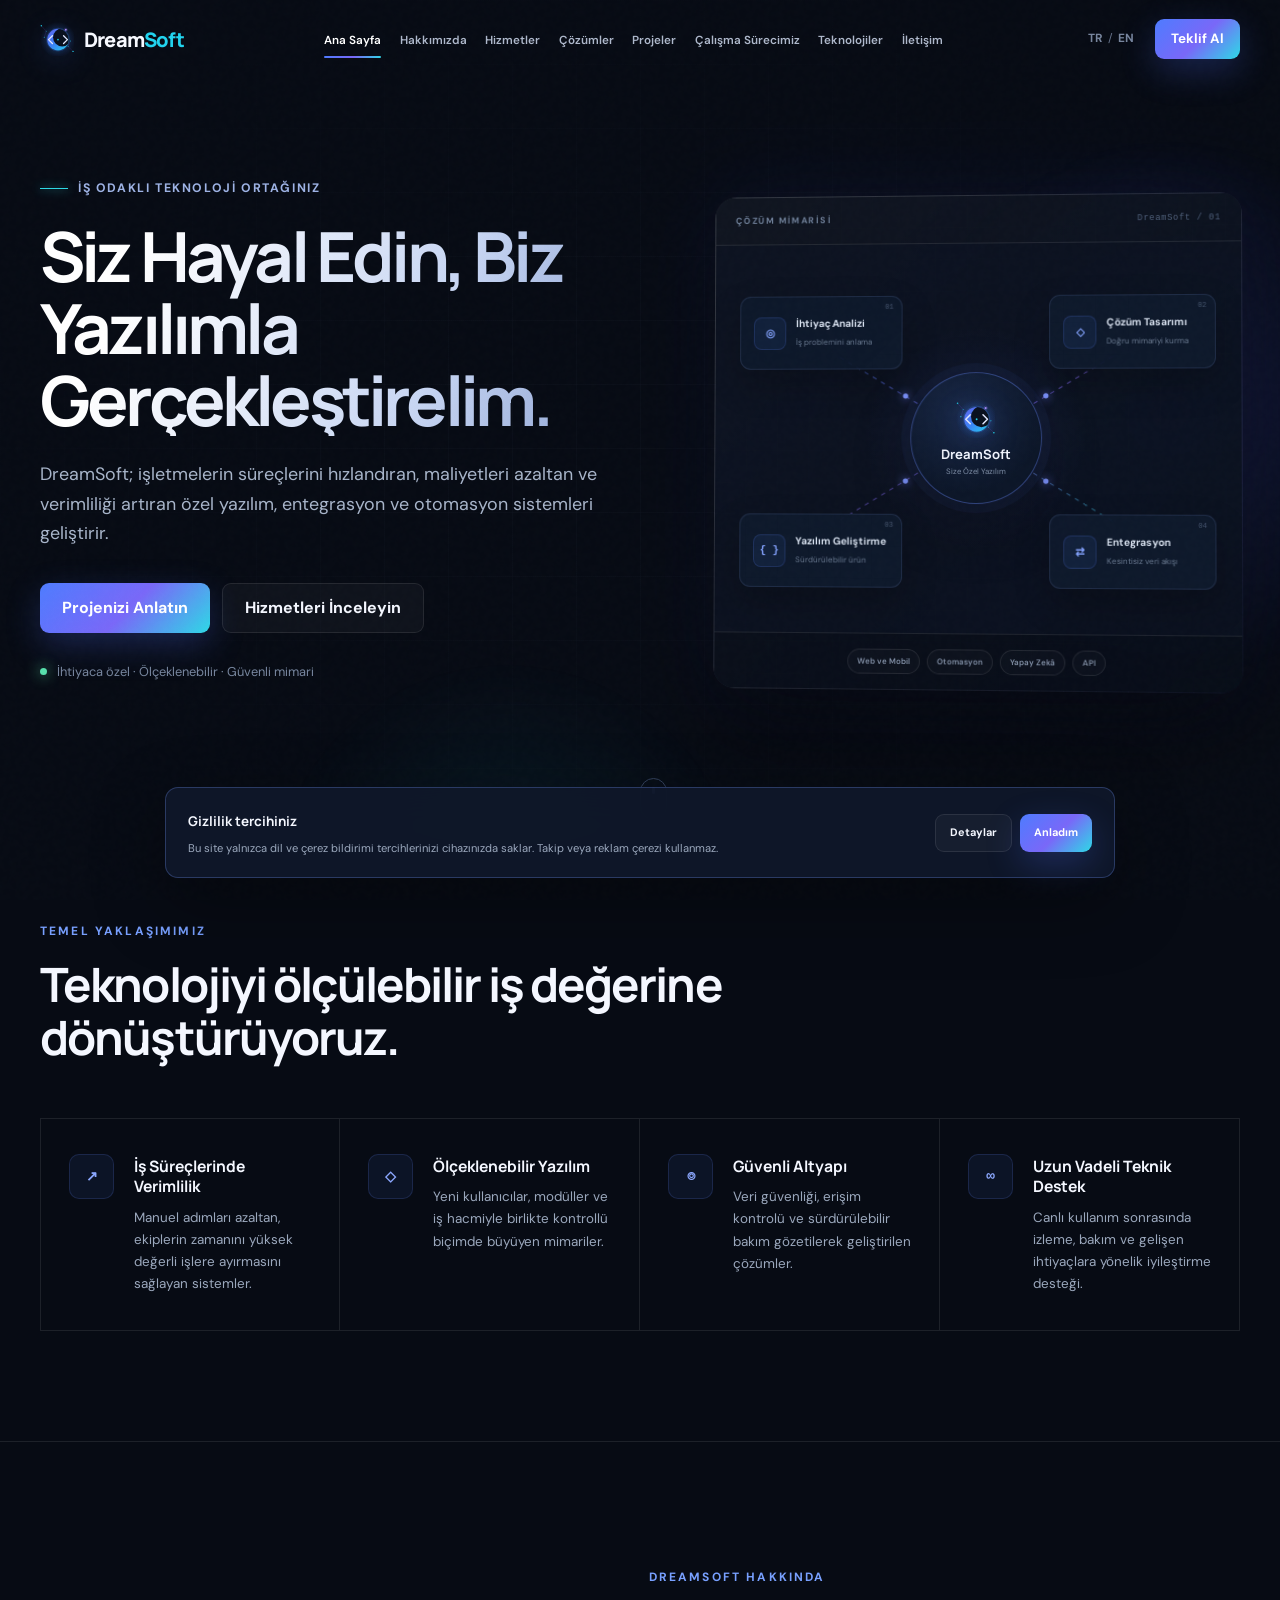
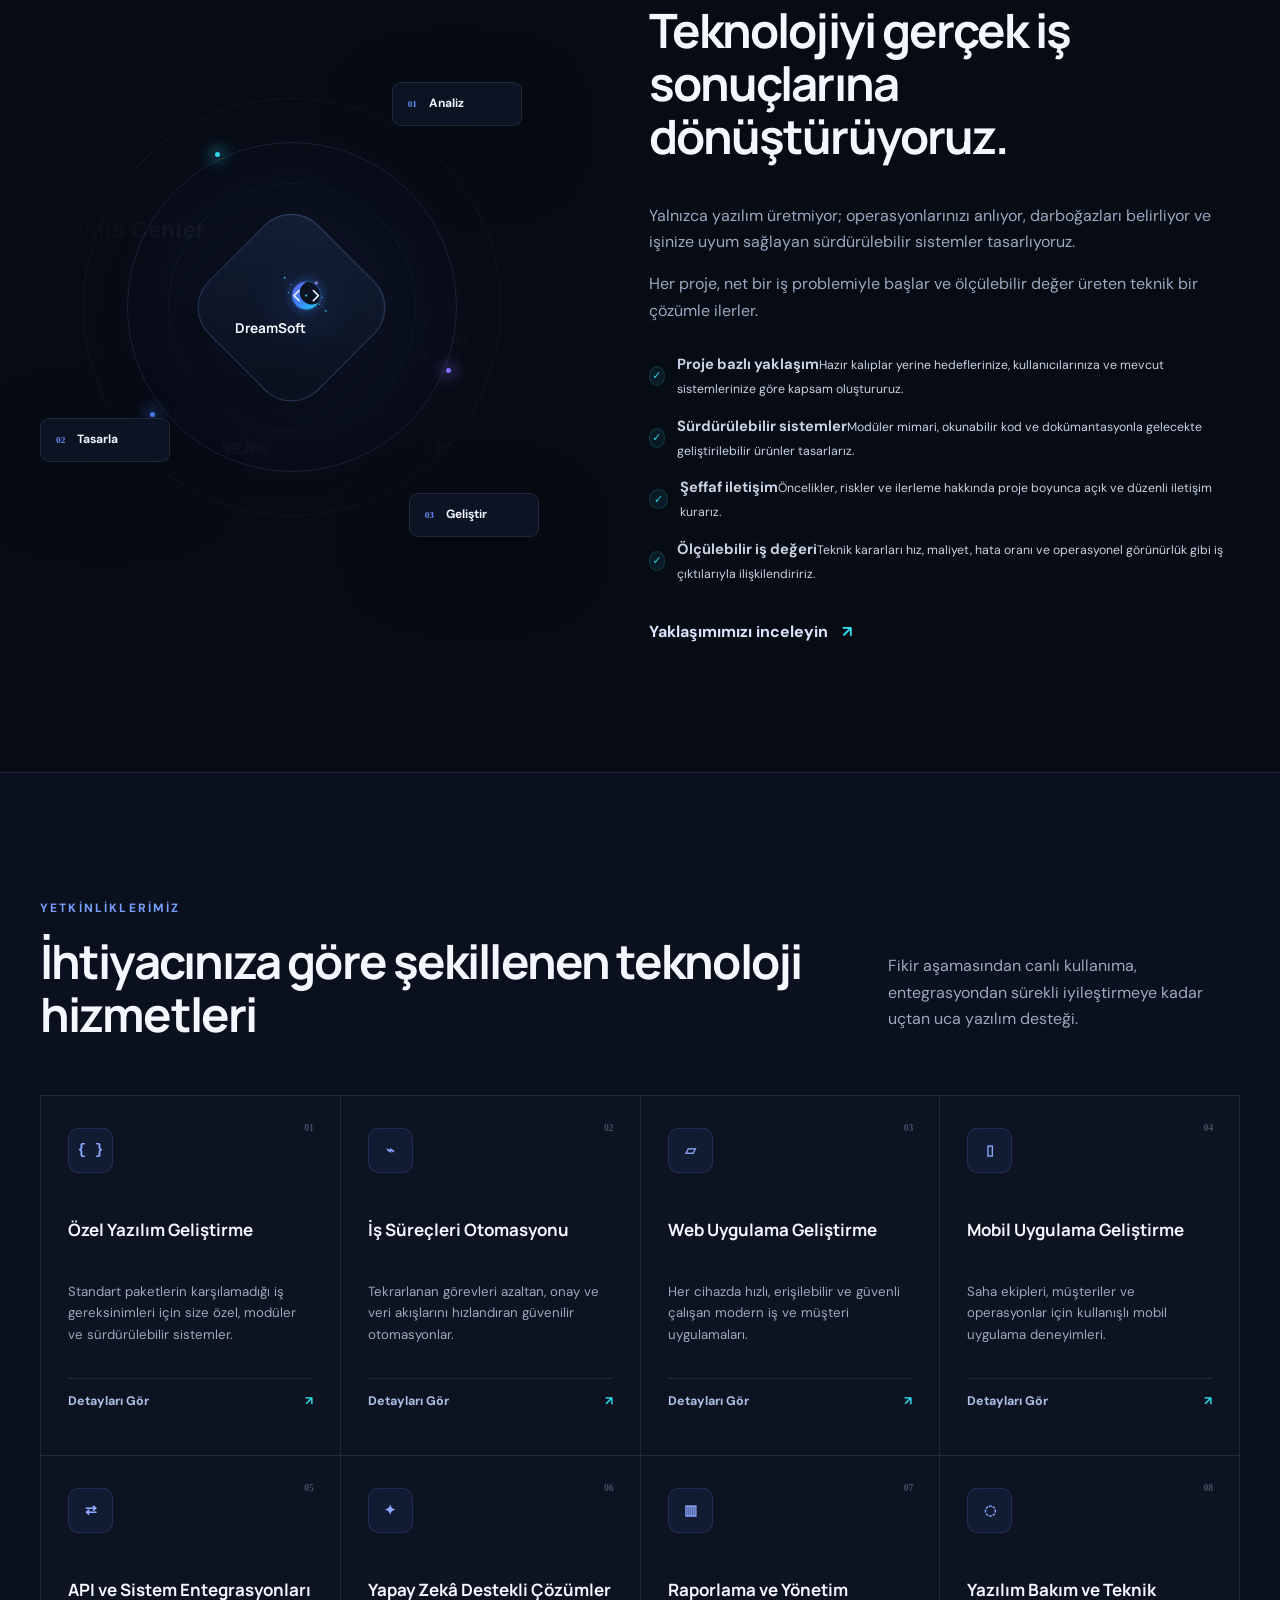
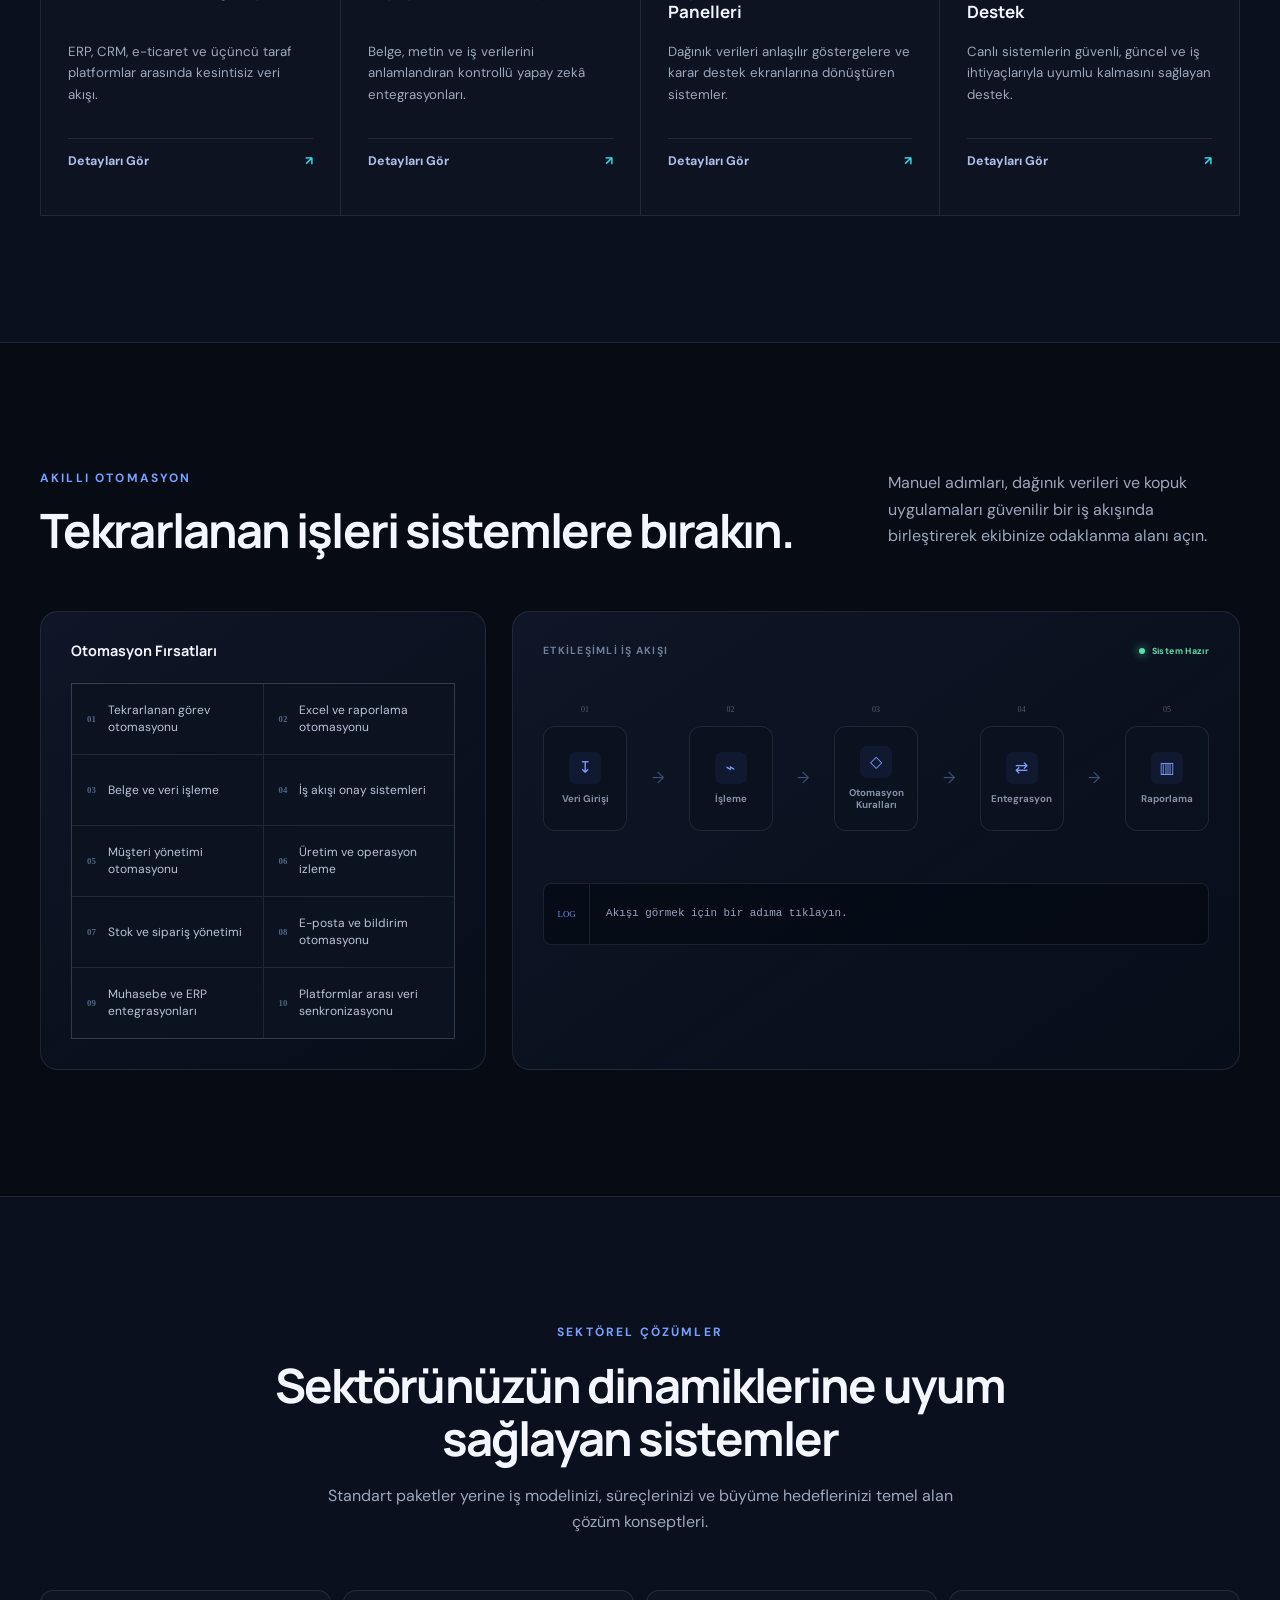
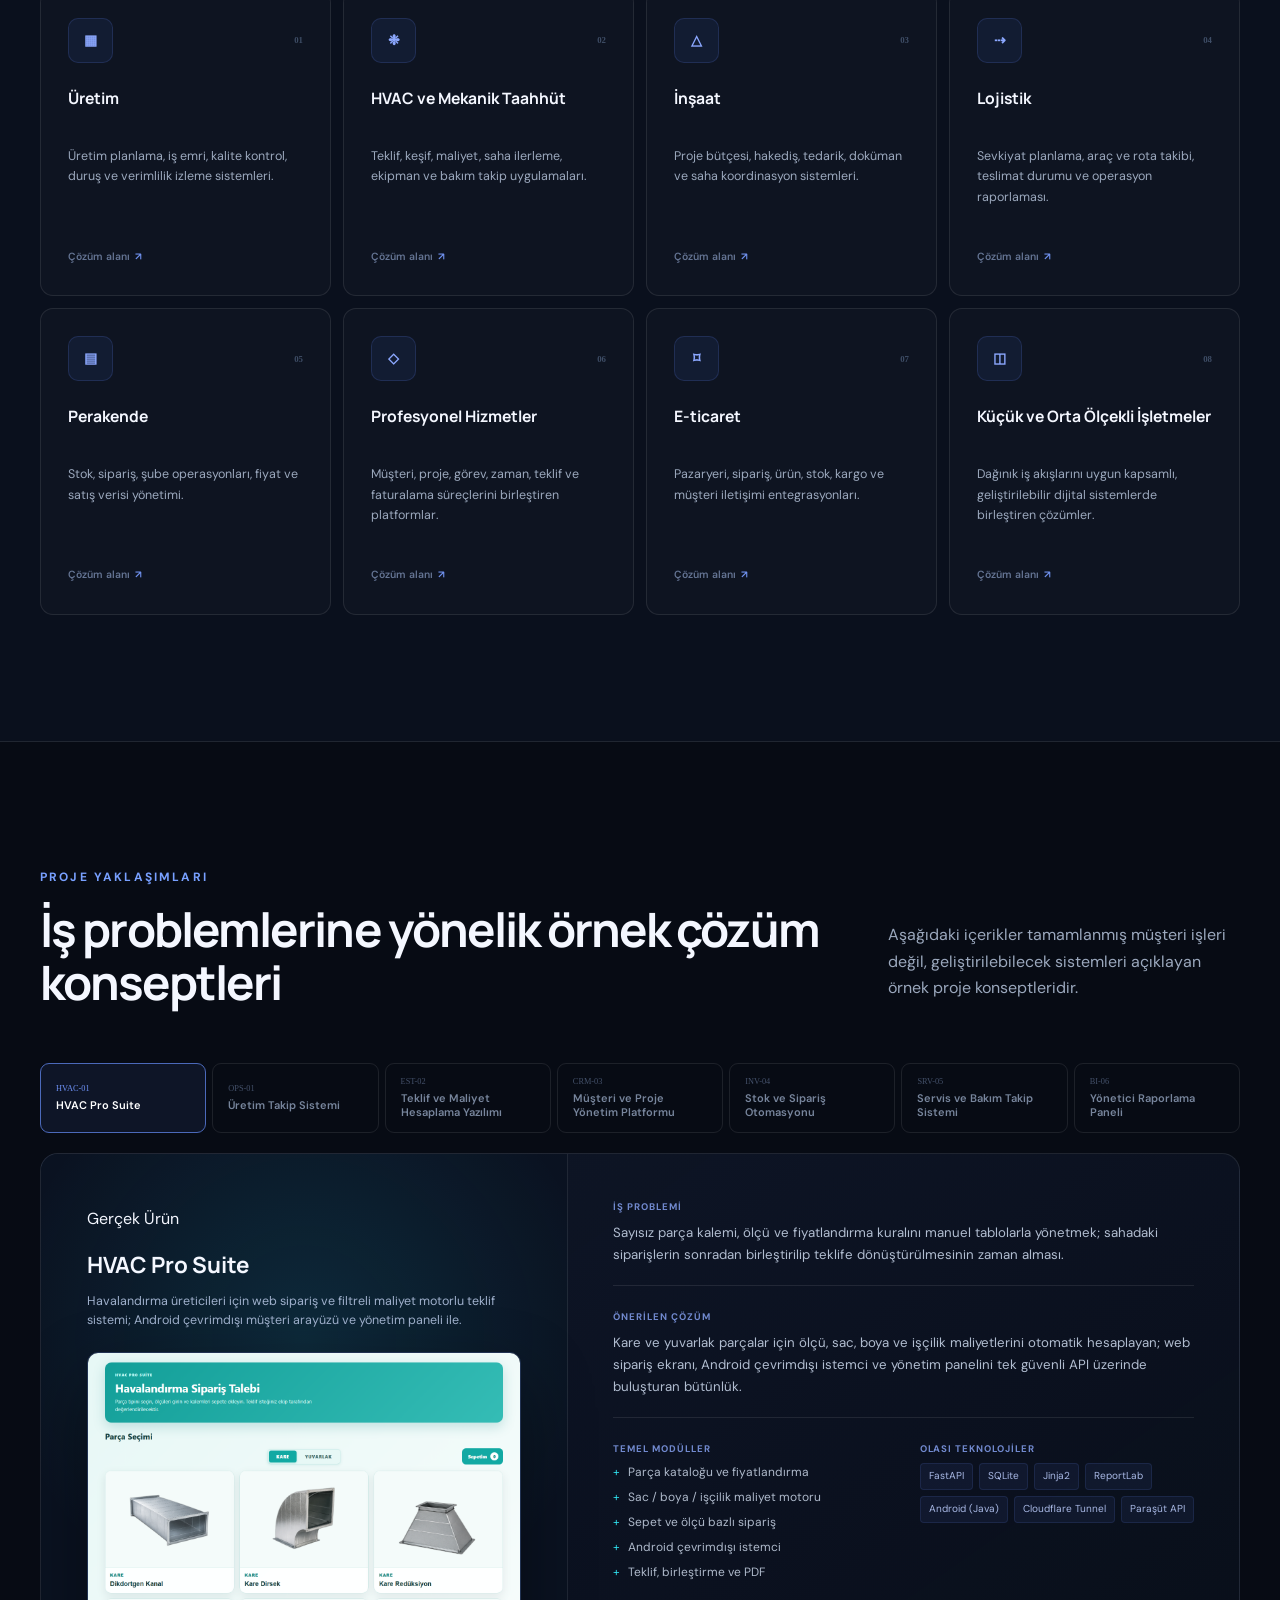
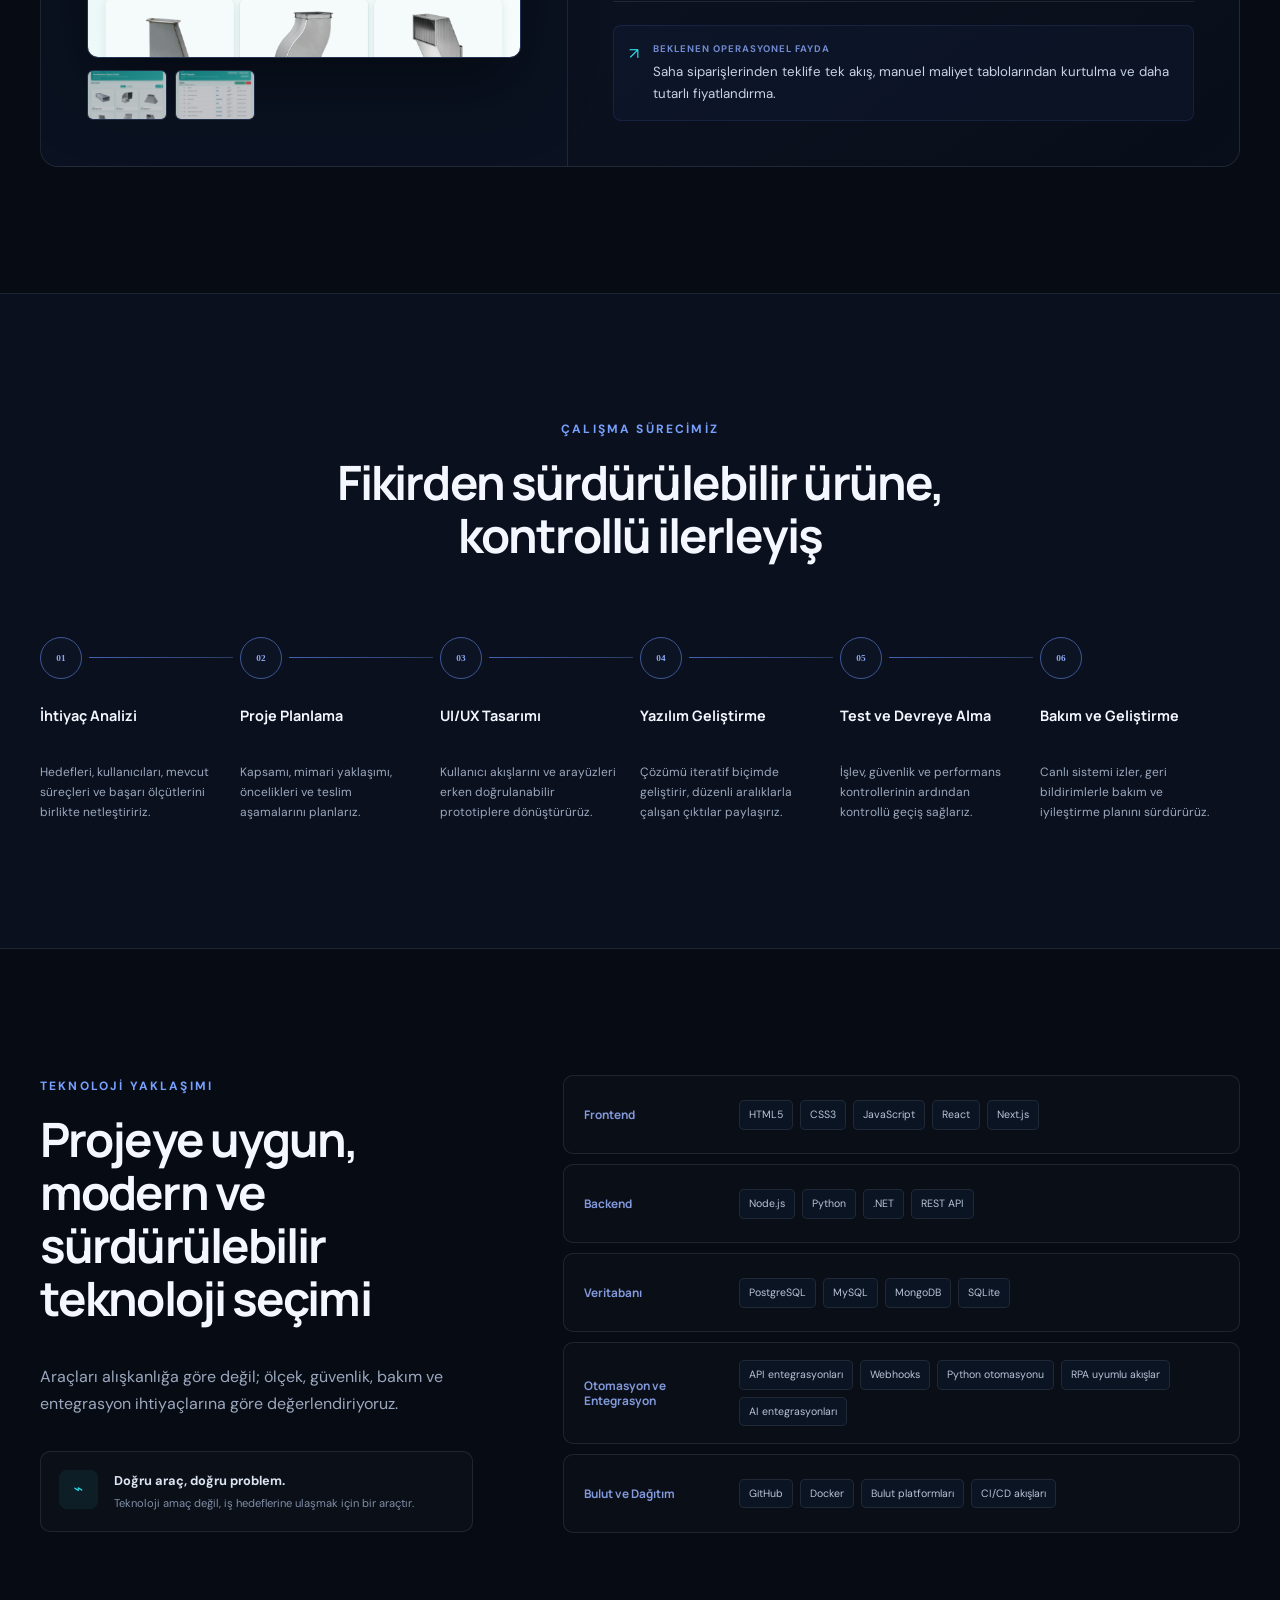
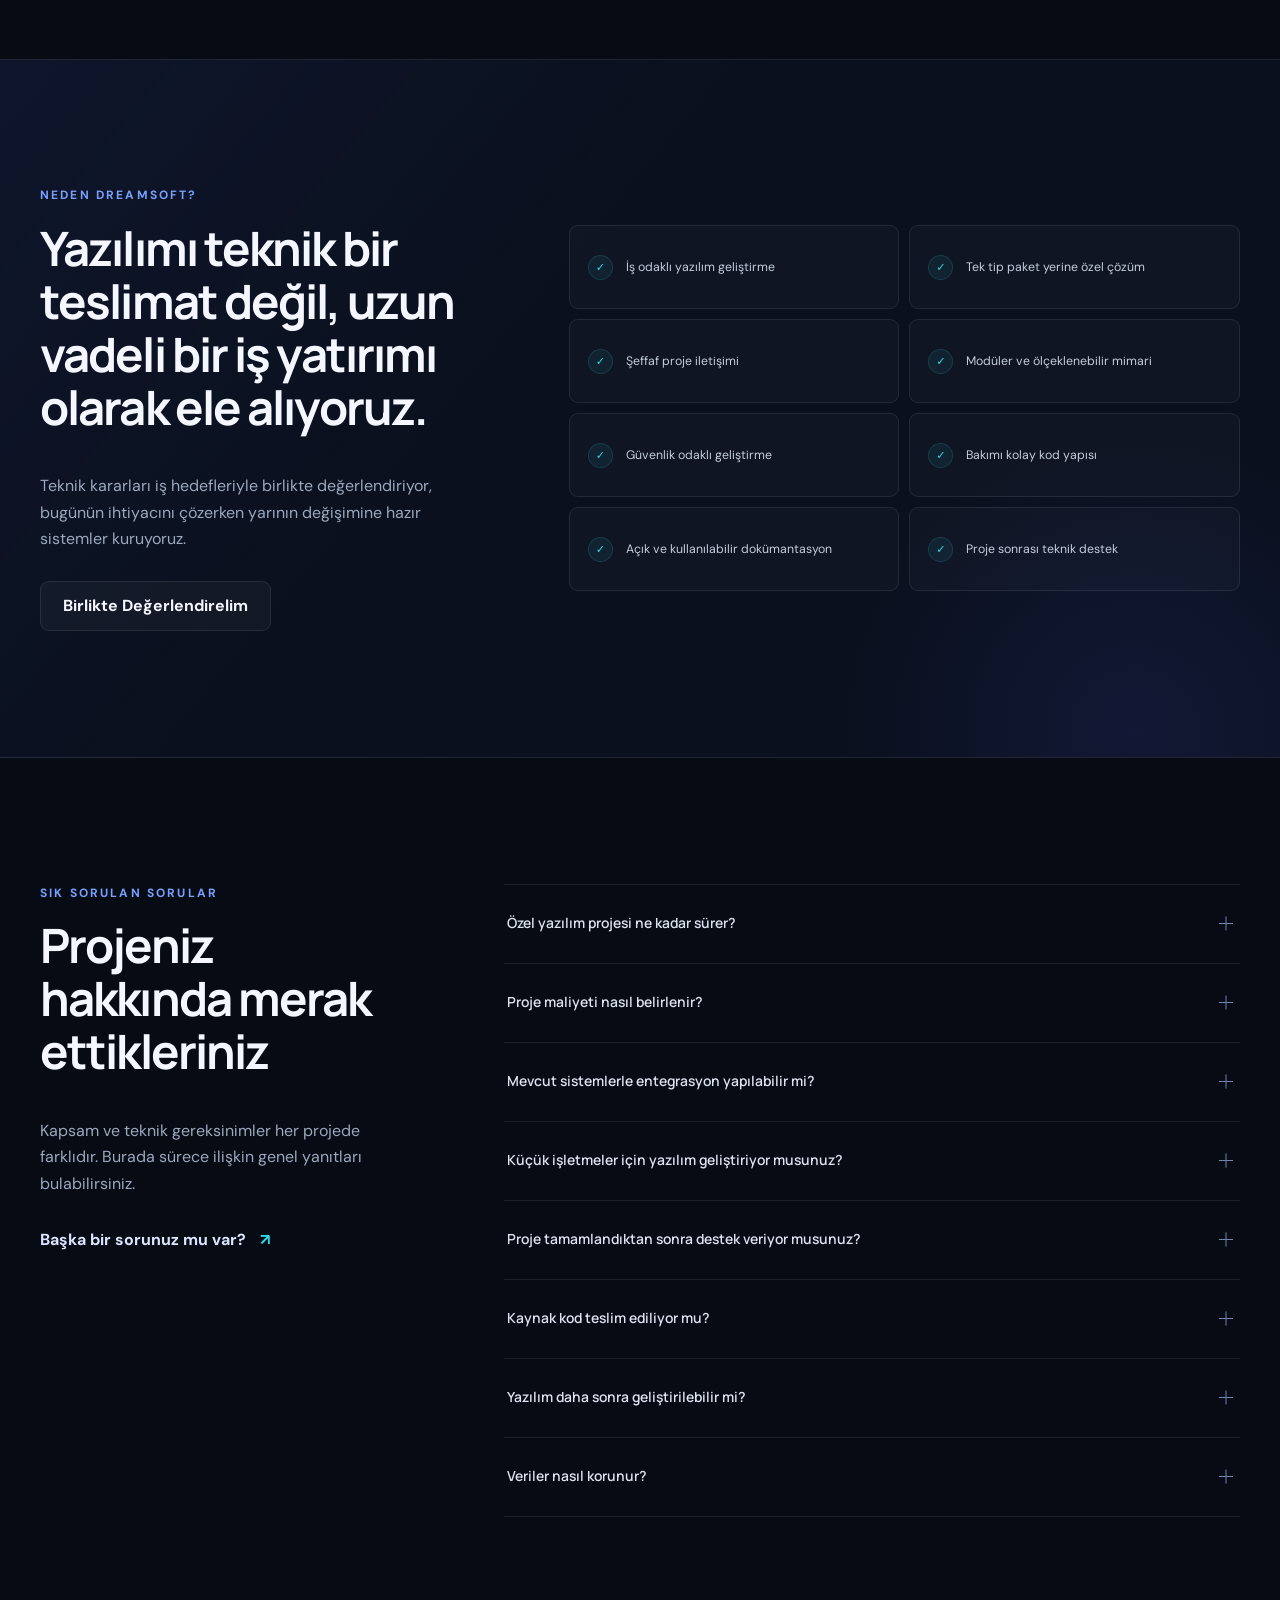
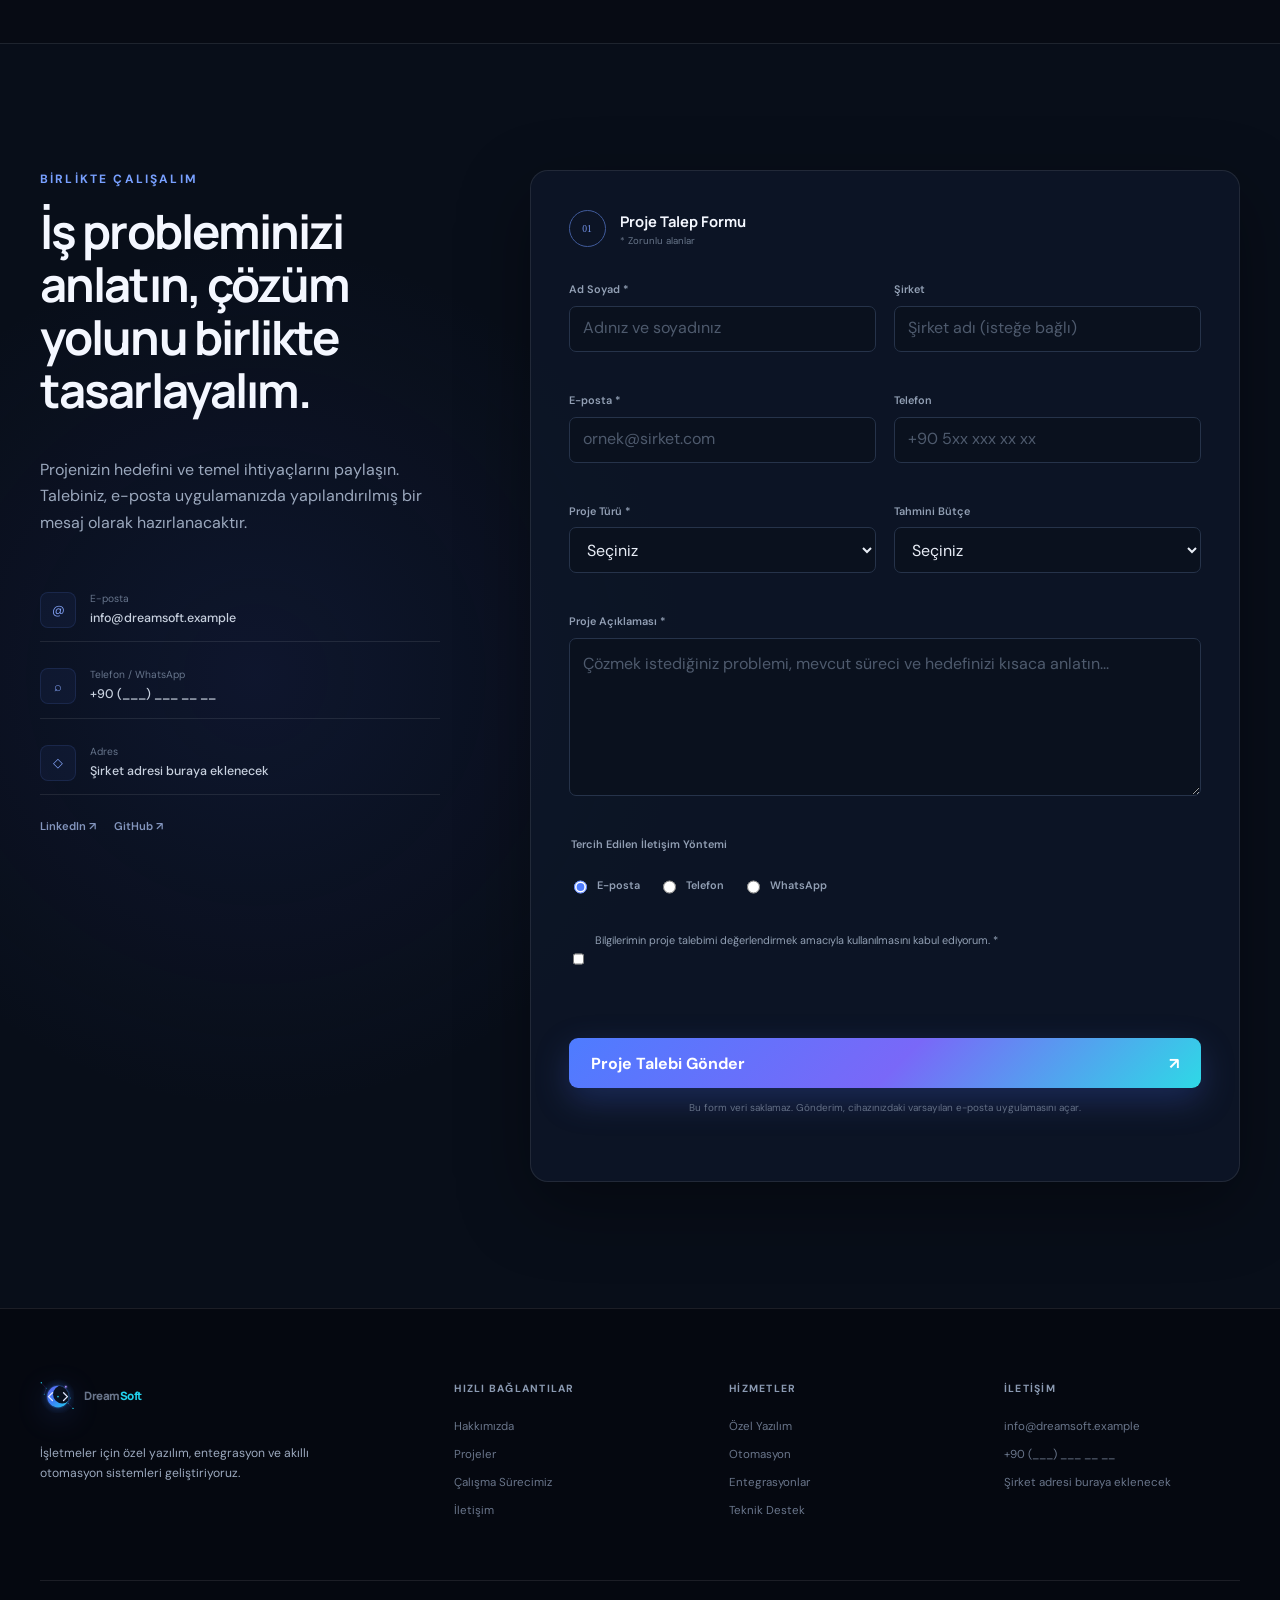
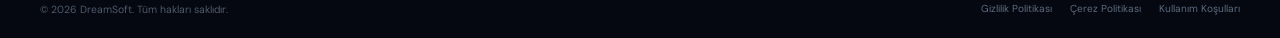
==== commit 5d2a3803: "Update projects section with HVAC Pro Suite real project" ====
--- a/index.html
+++ b/index.html
@@ -38,8 +38,7 @@
         <a href="#home" data-i18n="nav.home">Ana Sayfa</a>
         <a href="#about" data-i18n="nav.about">Hakkımızda</a>
         <a href="#services" data-i18n="nav.services">Hizmetler</a>
-        <a href="#solutions" data-i18n="nav.solutions">Çözümler</a>
-        <a href="#hvac-pro" data-i18n="nav.product">HVAC Pro</a>
+<a href="#solutions" data-i18n="nav.solutions">Çözümler</a>
         <a href="#projects" data-i18n="nav.projects">Projeler</a>
         <a href="#process" data-i18n="nav.process">Çalışma Sürecimiz</a>
         <a href="#technologies" data-i18n="nav.technologies">Teknolojiler</a>
@@ -147,46 +146,7 @@
       </div>
     </section>
 
-    <section class="product-showcase section" id="hvac-pro" aria-labelledby="hvac-pro-title">
-      <div class="product-aura" aria-hidden="true"></div>
-      <div class="container product-grid">
-        <div class="product-copy reveal">
-          <p class="kicker" data-i18n="product.kicker">DREAMSOFT ÜRÜNÜ</p>
-          <div class="product-title-row">
-            <span class="product-mark" aria-hidden="true">H</span>
-            <div><small>HVAC / ORDER OS</small><h2 id="hvac-pro-title">HVAC Pro Suite</h2></div>
-          </div>
-          <p class="product-lead" data-i18n="product.lead">Havalandırma üreticileri için ölçülendirmeden maliyet hesabına, mobil siparişten teklife kadar tüm akışı tek merkezde yönetin.</p>
-          <ul class="product-features">
-            <li><span>01</span><div><b data-i18n="product.feature1Title">Akıllı parça hesaplama</b><small data-i18n="product.feature1Text">Kare ve yuvarlak parçalar için ölçü, sac ve maliyet hesapları.</small></div></li>
-            <li><span>02</span><div><b data-i18n="product.feature2Title">Mobil ve çevrimdışı sipariş</b><small data-i18n="product.feature2Text">Sahada bağlantı olmasa da sepet oluşturun, bağlantı gelince eşitleyin.</small></div></li>
-            <li><span>03</span><div><b data-i18n="product.feature3Title">Teklif ve müşteri takibi</b><small data-i18n="product.feature3Text">Müşteri taleplerini, ölçüleri ve teklif durumlarını yönetim panelinde izleyin.</small></div></li>
-          </ul>
-          <div class="product-actions">
-            <a class="button" href="https://saves-theme-baskets-movers.trycloudflare.com/" target="_blank" rel="noopener" data-i18n="product.demo">Canlı Demoyu Aç</a>
-            <a class="button button-secondary" href="https://github.com/biltekinhamza/dreamsoft/releases/download/hvac-mobile-v0.1.0/app-debug.apk" data-i18n="product.android">Android Uygulamasını İndir</a>
-          </div>
-          <p class="product-platform-note"><span></span><span data-i18n="product.note">Web yönetim paneli · Android offline client · Güvenli API</span></p>
-        </div>
-        <div class="product-visual reveal" aria-label="HVAC Pro Suite ürün ekranı" data-i18n-aria="product.visualLabel">
-          <div class="product-dashboard">
-            <div class="product-window-head"><i></i><i></i><i></i><span>HVAC PRO / OPERATIONS</span><b>ONLINE</b></div>
-            <div class="product-window-body">
-              <aside><strong>H</strong><i class="active"></i><i></i><i></i><i></i></aside>
-              <div class="product-workspace">
-                <div class="product-metrics"><article><small data-i18n="product.metric1">AKTİF TEKLİF</small><b>24</b><span>+18%</span></article><article><small data-i18n="product.metric2">BEKLEYEN SEPET</small><b>07</b><span>CANLI</span></article><article><small data-i18n="product.metric3">PARÇA KATALOĞU</small><b>25</b><span>SYNC</span></article></div>
-                <div class="product-order-panel"><div><small data-i18n="product.panelLabel">SİPARİŞ AKIŞI</small><strong data-i18n="product.panelTitle">Ölçüden teklife tek sistem</strong></div><div class="product-flow"><span>ÖLÇÜ</span><i>→</i><span>SEPET</span><i>→</i><span>TEKLİF</span></div><div class="product-bars"><i></i><i></i><i></i><i></i><i></i><i></i></div></div>
-              </div>
-            </div>
-          </div>
-          <div class="product-phone">
-            <div class="phone-speaker"></div><small>HVAC MOBILE</small><strong data-i18n="product.phoneTitle">Parça Seçimi</strong><div class="phone-part"><span>ØD</span><i></i><b>Yuvarlak Dirsek</b></div><div class="phone-field"></div><div class="phone-field short"></div><button type="button" tabindex="-1" data-i18n="product.phoneButton">Sepete Ekle</button>
-          </div>
-        </div>
-      </div>
-    </section>
-
-    <section class="projects section" id="projects" aria-labelledby="projects-title">
+<section class="projects section" id="projects" aria-labelledby="projects-title">
       <div class="container">
         <div class="section-heading reveal"><div><p class="kicker" data-i18n="projects.kicker">PROJE YAKLAŞIMLARI</p><h2 id="projects-title" data-i18n="projects.title">Gerçek iş ihtiyaçları için örnek çözüm konseptleri.</h2></div><p data-i18n="projects.intro">Aşağıdaki çalışmalar tamamlanmış müşteri projeleri değil, geliştirilebilecek sistemlerin kapsamını gösteren örnek konseptlerdir.</p></div>
         <div class="project-tabs" id="project-tabs" role="tablist" aria-label="Proje konseptleri" data-i18n-aria="projects.tabLabel"></div>
--- a/css/style.css
+++ b/css/style.css
@@ -67,7 +67,7 @@
 .site-header.scrolled { background: rgba(7, 11, 20, .88); border-color: var(--line); backdrop-filter: blur(18px); }
 .nav-wrap { display: flex; min-height: var(--header); align-items: center; gap: 25px; }
 .brand { display: inline-flex; flex: 0 0 auto; align-items: center; gap: 10px; color: #f7f9ff; font-size: 1.25rem; font-weight: 800; letter-spacing: -.04em; }
-.brand > span:last-child > span { color: #7293ff; }
+.brand > span:last-child > span { color: #22d3ee; }
 .brand-mark { position: relative; display: inline-flex; flex: 0 0 auto; width: 34px; height: 34px; background: url("../assets/logo/logo-mark.svg") center / contain no-repeat; filter: drop-shadow(0 7px 15px rgba(78,124,255,.22)); }
 .brand-mark i { display: none; }
 .orbit-core .brand-mark { width: 44px; height: 44px; filter: drop-shadow(0 10px 22px rgba(78,124,255,.3)); }
@@ -179,6 +179,7 @@
 .project-tabs { display: flex; margin-bottom: 20px; gap: 6px; overflow-x: auto; scrollbar-width: thin; }.project-tabs button { flex: 1 0 150px; min-height: 70px; padding: 12px 15px; color: #77859c; font-size: .69rem; font-weight: 600; line-height: 1.25; text-align: left; background: transparent; border: 1px solid var(--line); border-radius: 9px; cursor: pointer; }.project-tabs button span { display: block; margin-bottom: 6px; color: #44516a; font: .52rem ui-monospace; }.project-tabs button[aria-selected="true"] { color: #fff; background: rgba(60,84,155,.14); border-color: #4b69ba; }.project-tabs button[aria-selected="true"] span { color: #6e91f6; }
 .project-detail { display: grid; grid-template-columns: .88fr 1.12fr; min-height: 525px; background: linear-gradient(145deg, rgba(16,25,44,.88), rgba(9,15,27,.8)); border: 1px solid var(--line); border-radius: var(--radius); overflow: hidden; }.project-visual { position: relative; display: flex; padding: 46px; justify-content: flex-end; flex-direction: column; background: radial-gradient(circle at 50% 40%, rgba(75,99,216,.18), transparent 58%), #0a1221; border-right: 1px solid var(--line); }.project-visual h3 { margin: 28px 0 0; font-size: 1.4rem; }.concept-label { position: absolute; top: 25px; left: 27px; padding: 6px 9px; color: #8da7ef; font-size: .56rem; font-weight: 700; letter-spacing: .12em; text-transform: uppercase; background: rgba(63,90,178,.1); border: 1px solid rgba(91,119,214,.22); border-radius: 5px; }.project-screen { display: grid; grid-template-columns: 43px 1fr; min-height: 235px; margin-top: 25px; background: #0e182a; border: 1px solid #2a3855; border-radius: 11px; box-shadow: 0 30px 70px rgba(0,0,0,.4); transform: perspective(700px) rotateY(5deg) rotateX(2deg); overflow: hidden; }.screen-side { display: flex; padding: 18px 0; align-items: center; flex-direction: column; gap: 18px; background: #09111e; border-right: 1px solid var(--line); }.screen-side i { width: 12px; height: 12px; background: #25324a; border-radius: 3px; }.screen-side i:first-child { background: #5277ed; }.screen-main { padding: 25px 22px; }.screen-bars { display: grid; grid-template-columns: repeat(3,1fr); gap: 8px; }.screen-bars i { height: 48px; background: linear-gradient(135deg, rgba(79,119,239,.2), rgba(255,255,255,.02)); border: 1px solid var(--line); border-radius: 6px; }.screen-chart { display: flex; height: 100px; margin-top: 25px; padding: 12px; align-items: end; justify-content: space-around; border-bottom: 1px solid #293752; }.screen-chart span { width: 12%; background: linear-gradient(#597eef, #354979); border-radius: 3px 3px 0 0; }.screen-chart span:nth-child(1){height:35%}.screen-chart span:nth-child(2){height:68%}.screen-chart span:nth-child(3){height:48%}.screen-chart span:nth-child(4){height:83%}.screen-chart span:nth-child(5){height:65%}
 .project-info { display: grid; padding: 45px; gap: 23px; }.project-info > div { padding-bottom: 19px; border-bottom: 1px solid var(--line); }.project-info small { display: block; margin-bottom: 7px; color: #7189ce; font-size: .6rem; font-weight: 700; letter-spacing: .1em; text-transform: uppercase; }.project-info p { margin: 0; color: #b1bdd0; font-size: .83rem; }.project-columns { display: grid; grid-template-columns: 1fr 1fr; gap: 32px; }.project-columns ul { display: grid; padding: 0; margin: 0; gap: 5px; list-style: none; }.project-columns li { color: #aeb9ca; font-size: .75rem; }.project-columns li::before { content: "+"; margin-right: 8px; color: var(--cyan); }.tag-list { display: flex; flex-wrap: wrap; gap: 6px; }.tag-list span { padding: 4px 8px; color: #a8b8e4; font-size: .63rem; background: rgba(79,112,213,.09); border: 1px solid rgba(86,112,202,.17); border-radius: 4px; }.project-info .benefit { display: flex; padding: 15px; gap: 14px; background: rgba(48,82,170,.08); border: 1px solid rgba(78,108,196,.16); border-radius: 8px; }.benefit > span { color: var(--cyan); }.benefit small { margin-bottom: 4px; }.benefit p { color: #c8d3e5; }
+.visual-real { background: radial-gradient(circle at 50% 30%, rgba(34,211,238,.12), transparent 60%), #0a1221; }.project-visual.visual-real h3 { margin-top: 18px; }.project-description { margin: 12px 0 0; color: #9fb0cc; font-size: .78rem; line-height: 1.55; }.project-screen.real { display: block; grid-template-columns: none; min-height: 0; margin-top: 22px; background: #0b1424; border-color: #223353; transform: none; }.project-screen.real img { display: block; width: 100%; height: auto; min-height: 215px; object-fit: cover; object-position: top; background: #0b1424; }.project-shots { display: flex; margin-top: 12px; gap: 8px; }.project-shots img { display: block; width: 80px; height: 50px; object-fit: cover; border: 1px solid #2a3855; border-radius: 6px; cursor: pointer; opacity: .75; transition: opacity .2s, transform .2s; }.project-shots img:hover { opacity: 1; transform: translateY(-2px); }.project-shots img[data-active] { outline: 2px solid #4b69ba; opacity: 1; }
 
 .process { background: var(--bg-soft); border-top: 1px solid var(--line); border-bottom: 1px solid var(--line); }
 .timeline { display: grid; grid-template-columns: repeat(6,1fr); padding: 0; margin: 75px 0 0; list-style: none; }.timeline li { position: relative; padding-right: 23px; }.timeline li::before { content: ""; position: absolute; top: 20px; left: 20px; width: 100%; height: 1px; background: linear-gradient(90deg, #4867c3, #273551); }.timeline li:last-child::before { display: none; }.timeline-marker { position: relative; z-index: 1; display: grid; width: 42px; height: 42px; margin-bottom: 28px; place-items: center; color: #8ba6f2; font: 600 .58rem ui-monospace; background: #0c1423; border: 1px solid #3e5796; border-radius: 50%; box-shadow: 0 0 0 7px #0a101d; }.timeline h3 { min-height: 46px; margin-bottom: 10px; font-size: .9rem; }.timeline p { margin: 0; font-size: .75rem; }
@@ -234,7 +235,7 @@
   .about-visual { min-height: 380px; transform: scale(.84); margin: -35px -30px; }.orbit { width: 300px; height: 300px; }.visual-tag { min-width: 115px; }.tag-one { right: 0; }.tag-three { right: -10px; }
   .service-card { min-height: 320px; }.service-card p { min-height: auto; }
   .opportunities, .workflow-panel { padding: 20px; }.workflow-diagram { display: grid; grid-template-columns: 1fr; margin: 30px 0; gap: 12px; }.workflow-diagram button { width: 100%; height: 65px; padding: 8px 15px; align-items: center; justify-content: flex-start; flex-direction: row; }.workflow-diagram button small { position: static; margin-left: auto; }.workflow-diagram > i { display: none; }
-  .project-tabs button { flex-basis: 135px; }.project-detail { min-height: auto; }.project-visual { min-height: 410px; padding: 26px; }.project-screen { min-height: 210px; }.project-info { padding: 28px 22px; }.project-columns { grid-template-columns: 1fr; gap: 20px; }
+  .project-tabs button { flex-basis: 135px; }.project-detail { min-height: auto; }.project-visual { min-height: 410px; padding: 26px; }.project-screen { min-height: 210px; }.project-screen.real img { min-height: 170px; }.project-info { padding: 28px 22px; }.project-columns { grid-template-columns: 1fr; gap: 20px; }
   .product-title-row { align-items: flex-start; }.product-mark { width: 54px; height: 54px; border-radius: 14px 4px 14px 4px; }.product-actions { align-items: stretch; flex-direction: column; }.product-actions .button { width: 100%; }.product-visual { min-height: 490px; margin-top: -10px; }.product-dashboard { min-height: 395px; transform: none; }.product-window-body { min-height: 348px; grid-template-columns: 42px 1fr; }.product-workspace { padding: 15px; }.product-metrics { gap: 5px; }.product-metrics article { min-height: 80px; padding: 9px; }.product-metrics b { font-size: 1.2rem; }.product-order-panel { padding: 13px; }.product-flow span { padding: 6px; font-size: .42rem; }.product-phone { right: -7px; width: 155px; min-height: 285px; padding: 21px 11px 11px; }.phone-part { height: 90px; }
   .timeline { grid-template-columns: 1fr; gap: 30px; }.timeline li { display: grid; grid-template-columns: 55px 1fr; padding: 0; }.timeline li::before { top: 41px; left: 20px; width: 1px; height: calc(100% + 30px); background: linear-gradient(#4867c3, #273551); }.timeline li:nth-child(3)::before { display: block; }.timeline h3 { min-height: auto; }.timeline-marker { margin: 0; }
   .tech-group { grid-template-columns: 1fr; gap: 10px; }.tech-principle { padding: 14px; }
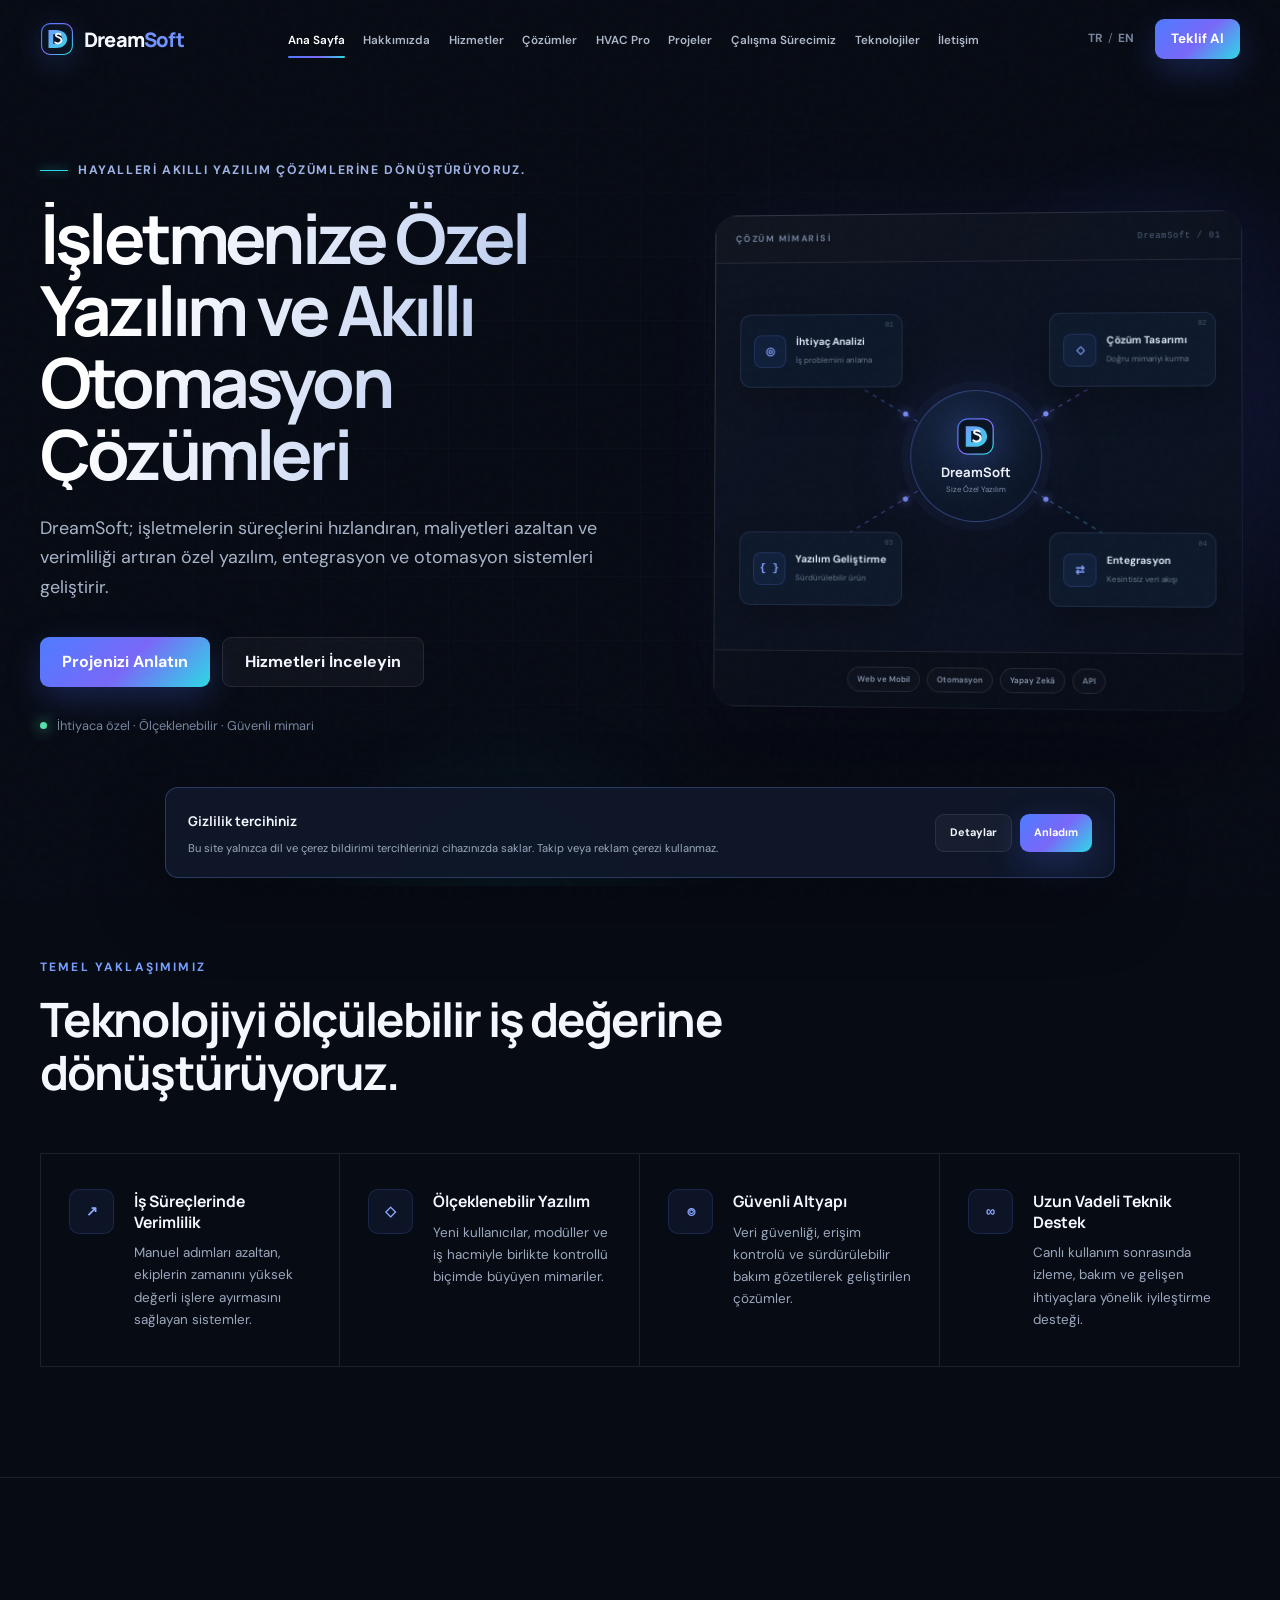
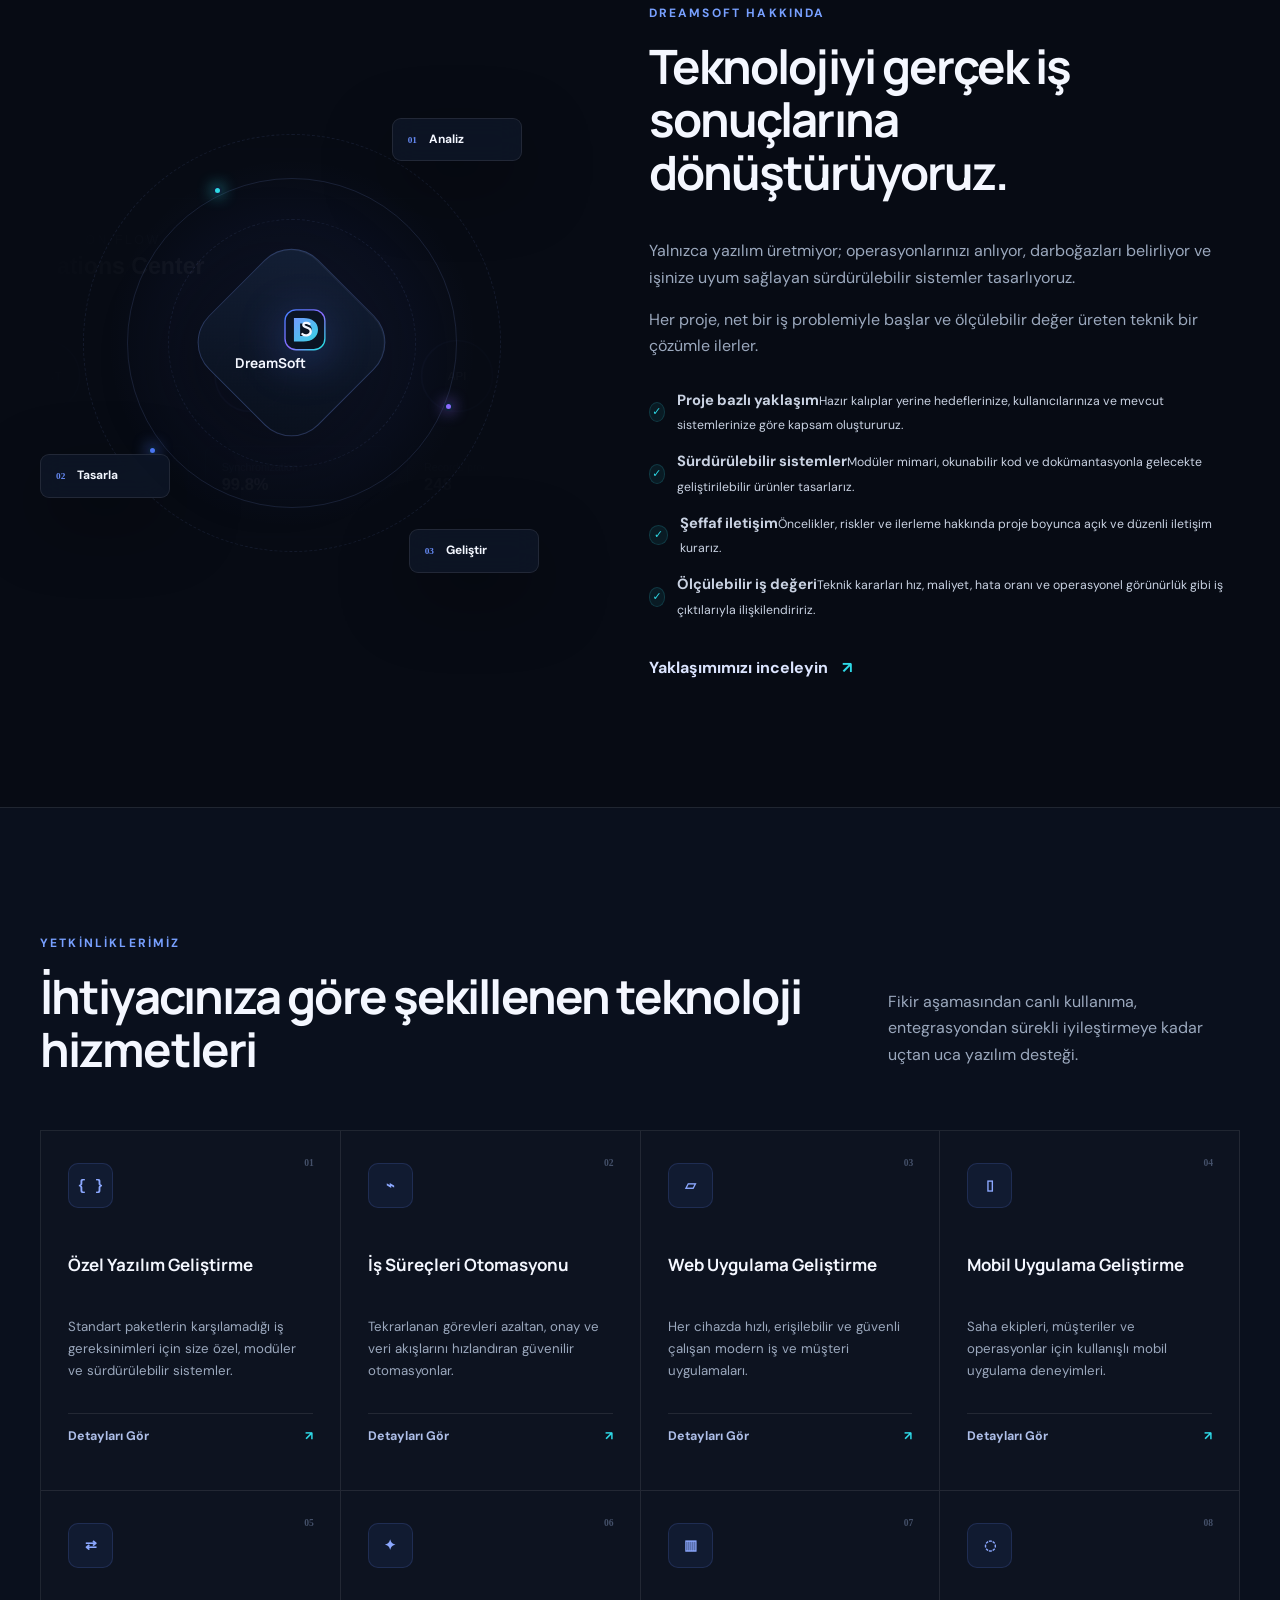
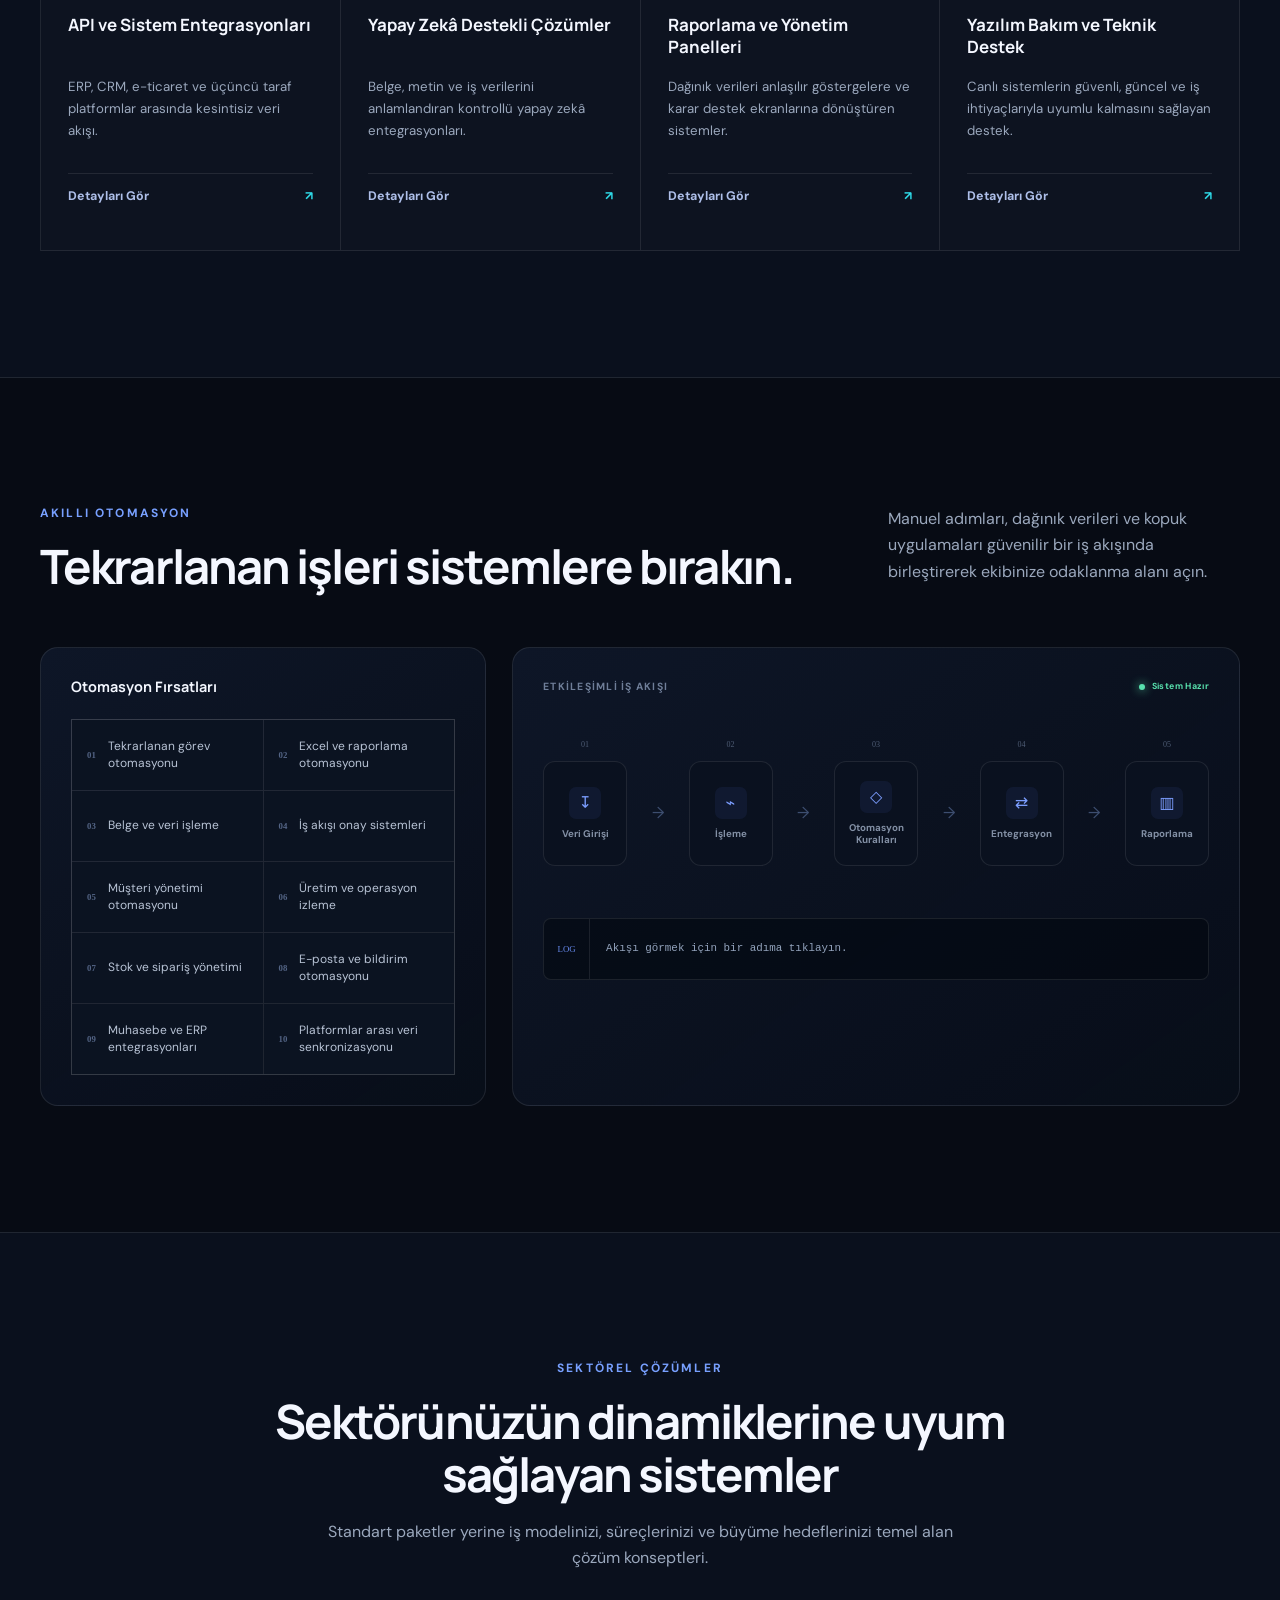
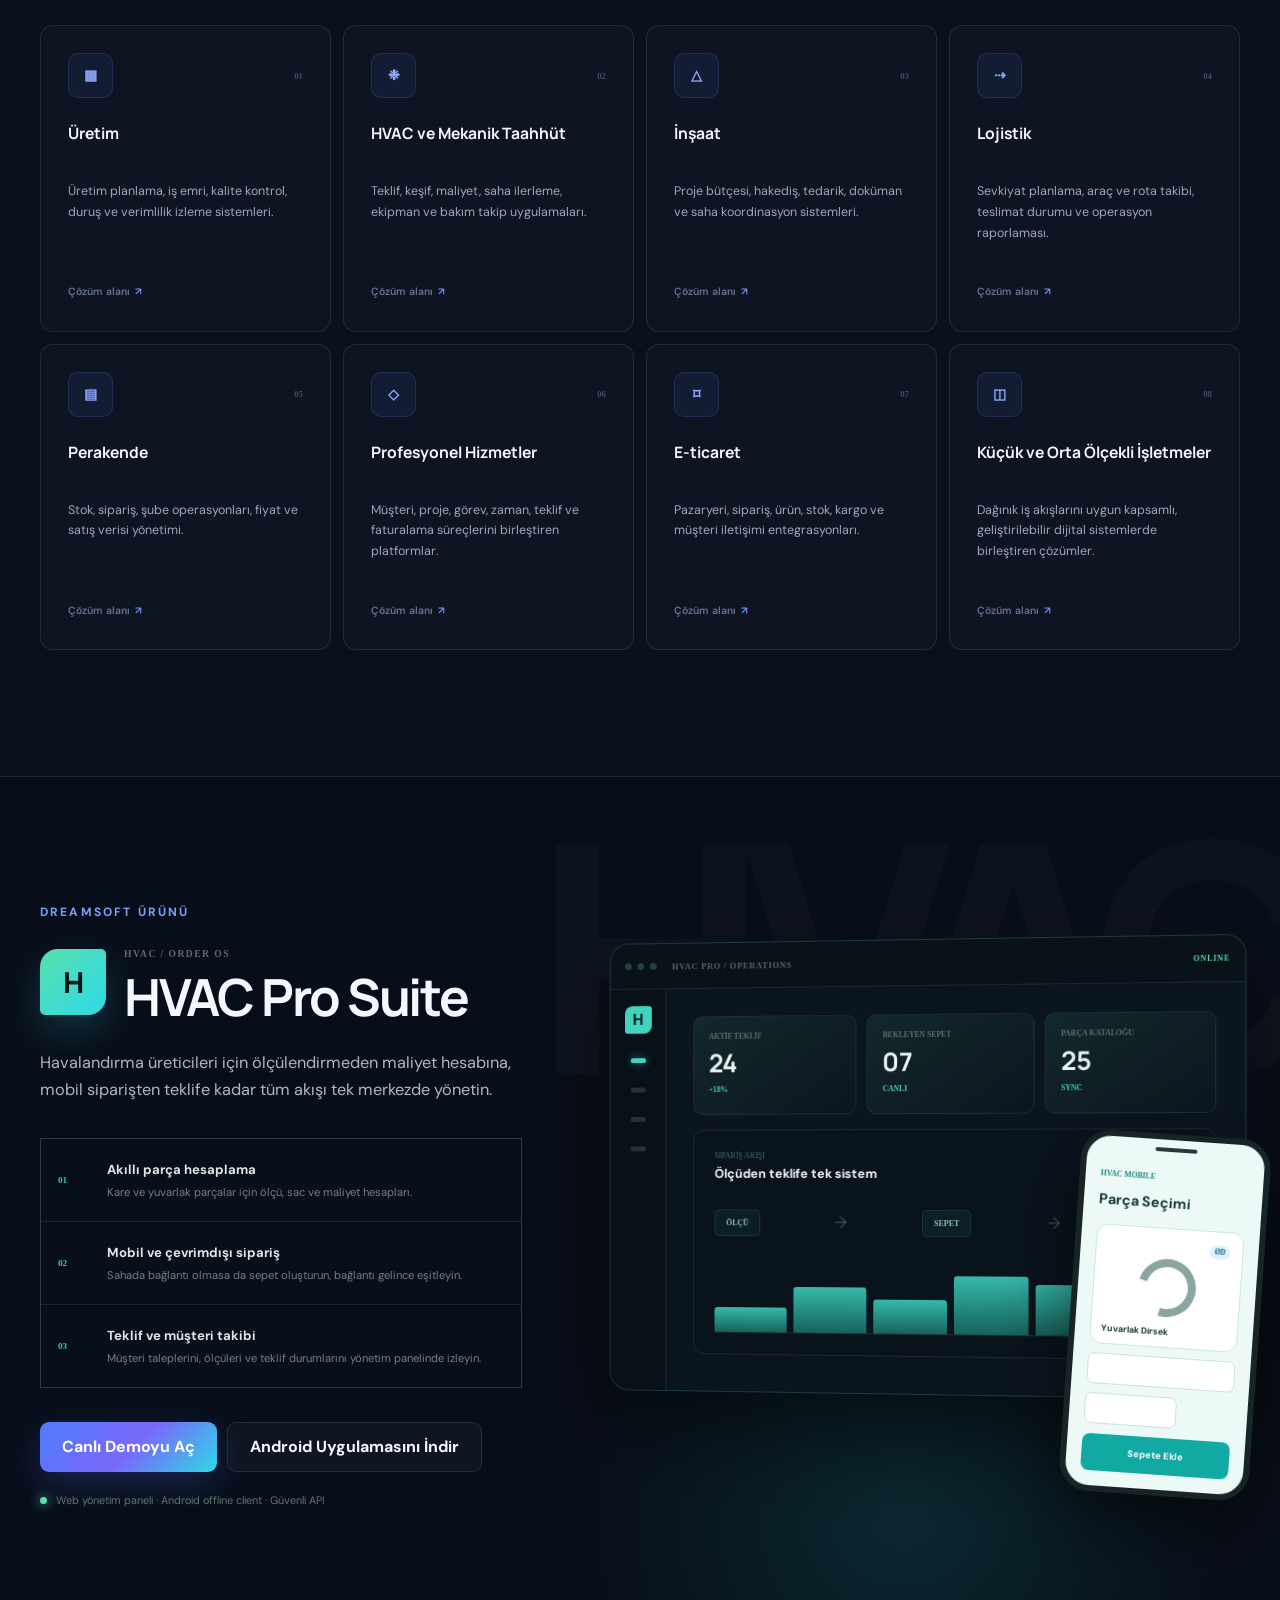
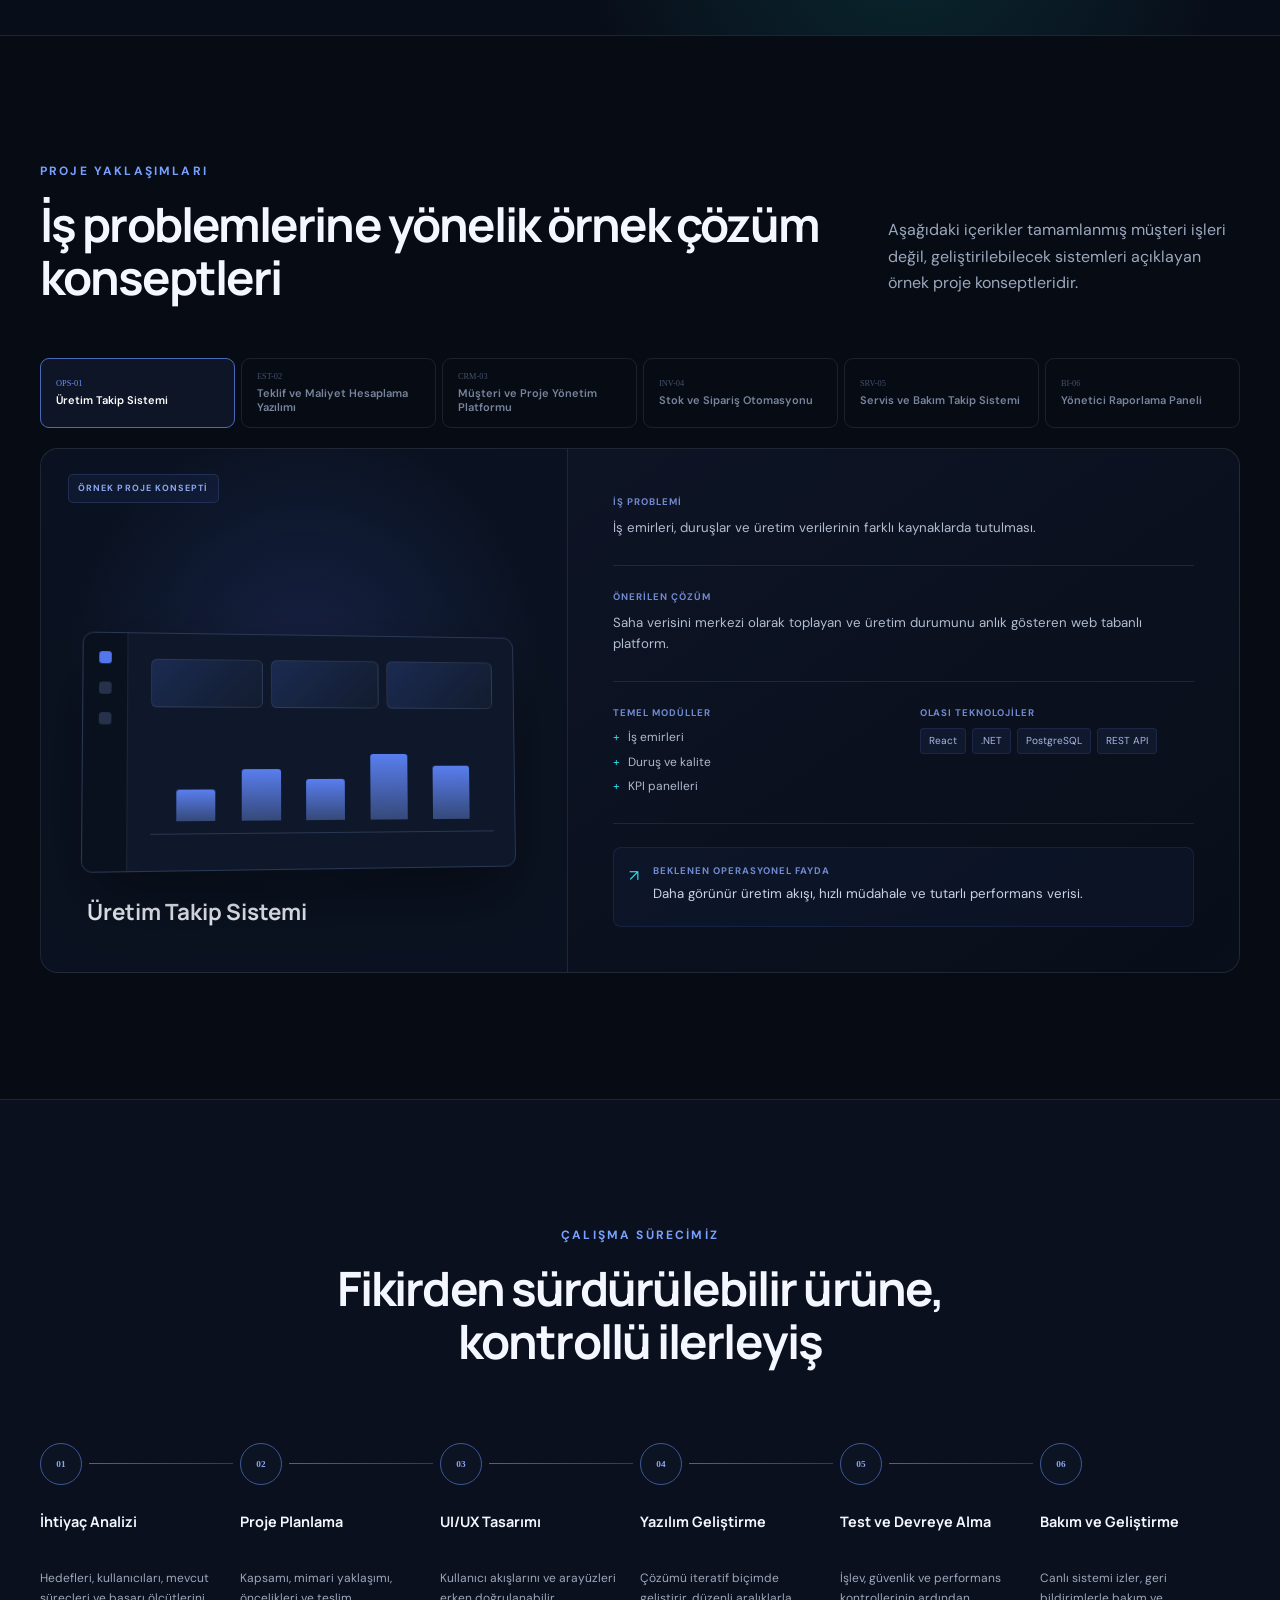
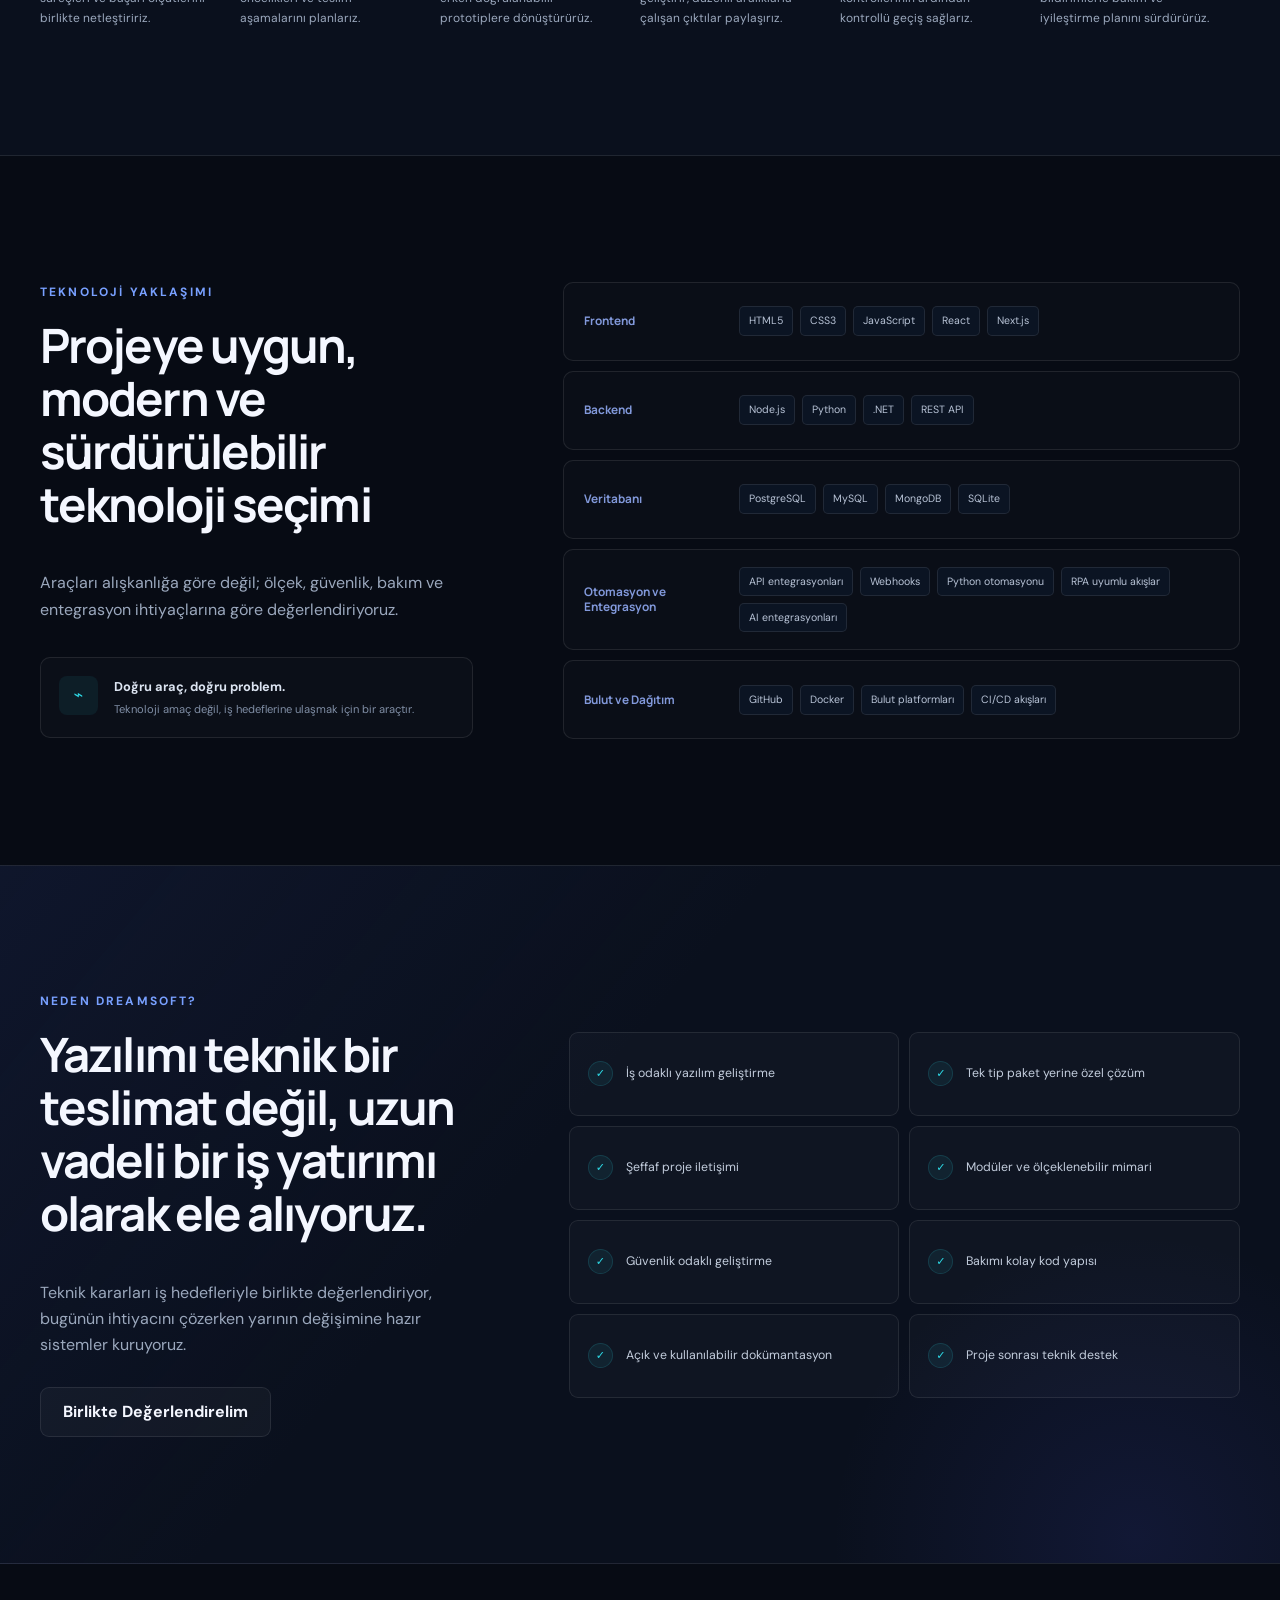
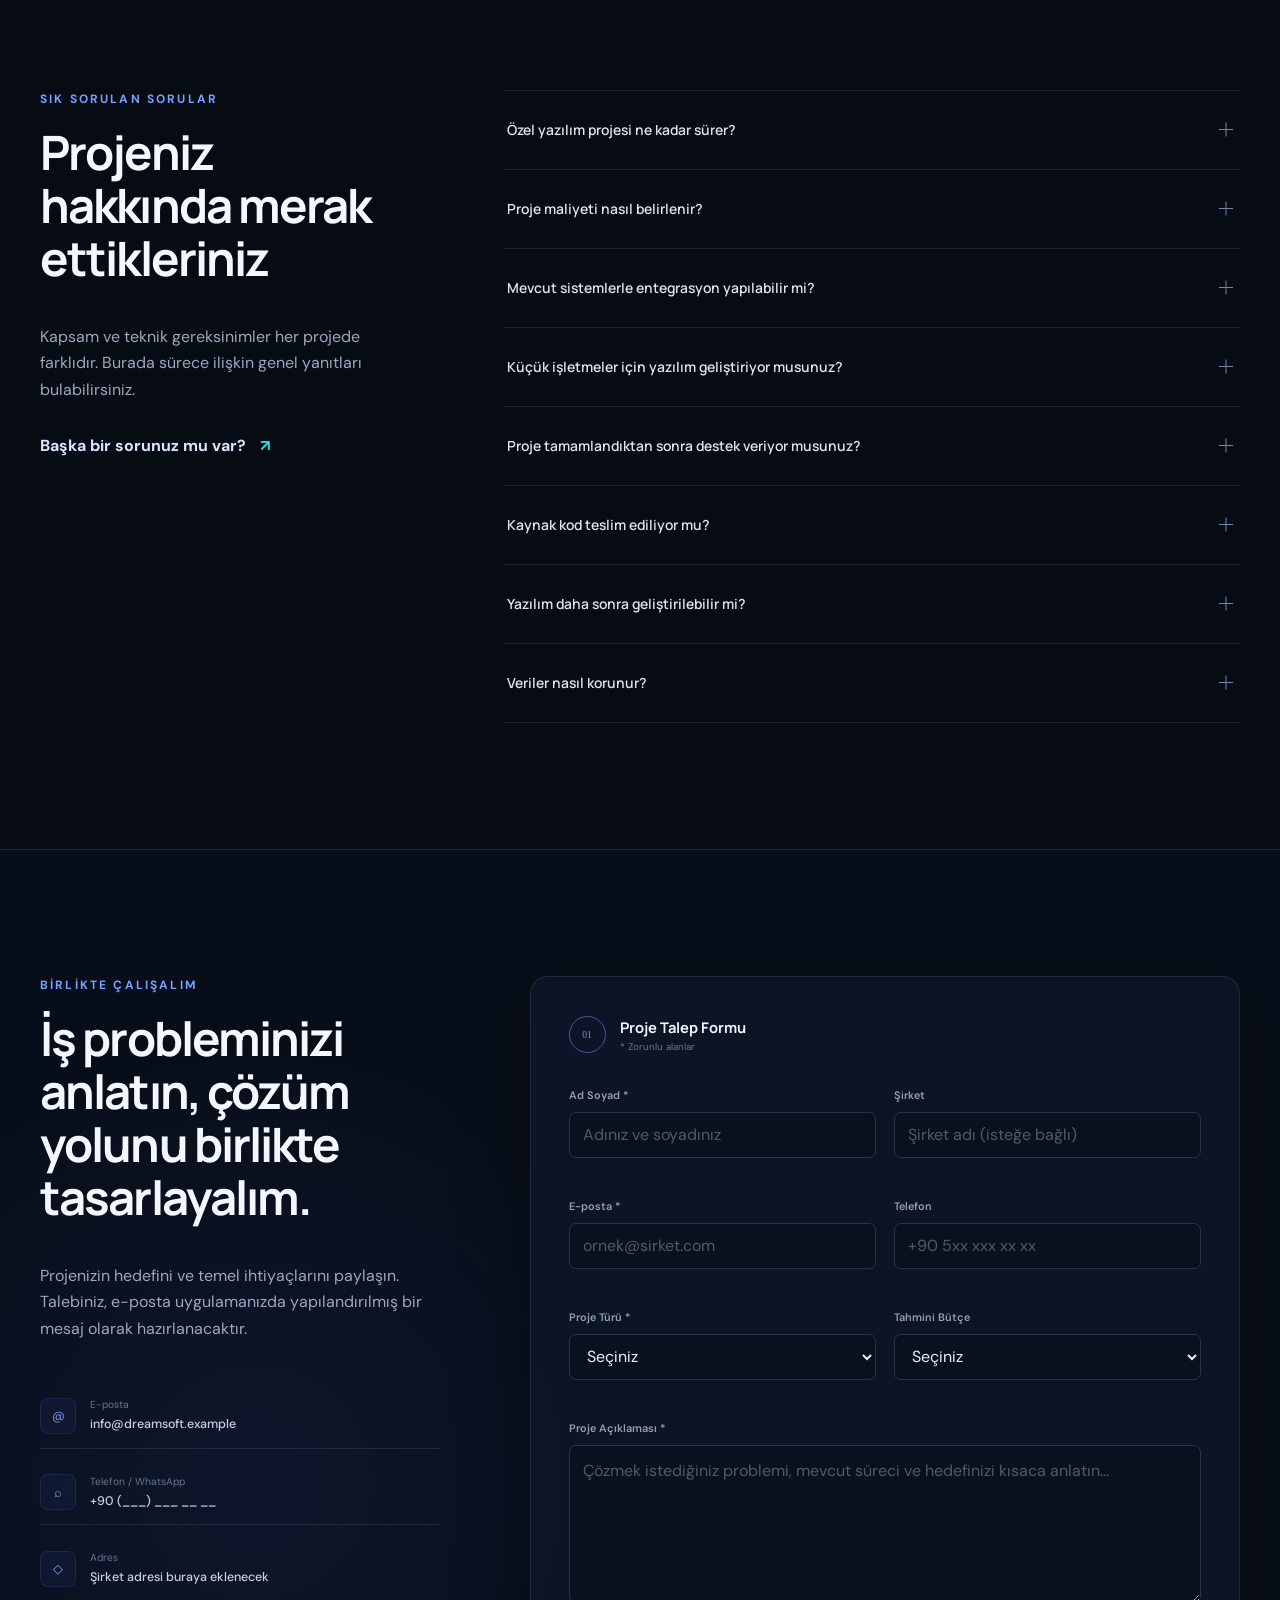
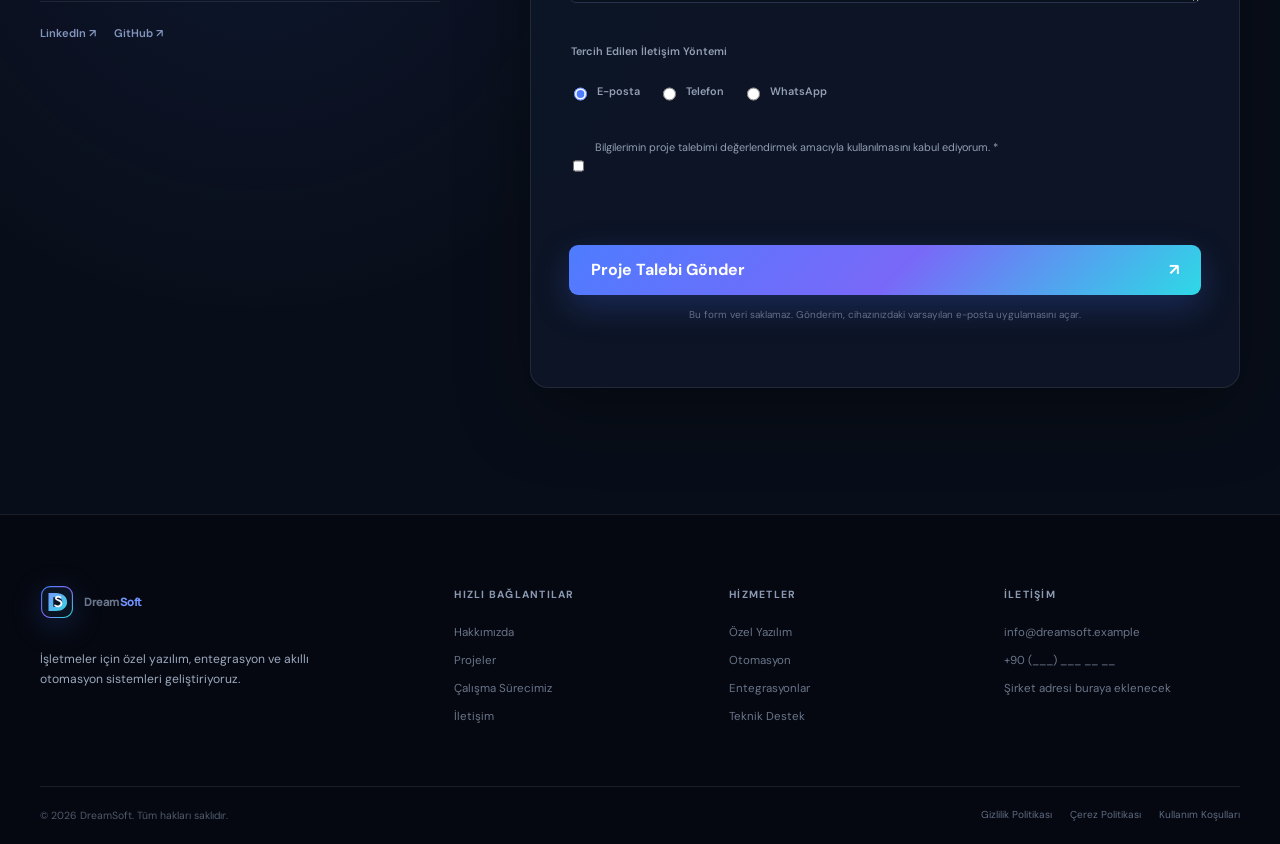
==== commit 4efbd529: "Align hero copy with brand slogan and refresh deployment config" ====
--- a/index.html
+++ b/index.html
@@ -38,7 +38,8 @@
         <a href="#home" data-i18n="nav.home">Ana Sayfa</a>
         <a href="#about" data-i18n="nav.about">Hakkımızda</a>
         <a href="#services" data-i18n="nav.services">Hizmetler</a>
-<a href="#solutions" data-i18n="nav.solutions">Çözümler</a>
+        <a href="#solutions" data-i18n="nav.solutions">Çözümler</a>
+        <a href="#hvac-pro" data-i18n="nav.product">HVAC Pro</a>
         <a href="#projects" data-i18n="nav.projects">Projeler</a>
         <a href="#process" data-i18n="nav.process">Çalışma Sürecimiz</a>
         <a href="#technologies" data-i18n="nav.technologies">Teknolojiler</a>
@@ -60,8 +61,8 @@
       <div class="hero-glow glow-one"></div><div class="hero-glow glow-two"></div>
       <div class="container hero-grid">
         <div class="hero-copy reveal">
-          <p class="eyebrow"><span></span><span data-i18n="hero.eyebrow">Yazılım • Otomasyon • Entegrasyon</span></p>
-          <h1 id="hero-title" data-i18n="hero.title">Siz Hayal Edin, Biz Yazılımla Gerçekleştirelim.</h1>
+          <p class="eyebrow"><span></span><span data-i18n="hero.eyebrow">Hayalleri Akıllı Yazılım Çözümlerine Dönüştürüyoruz.</span></p>
+          <h1 id="hero-title" data-i18n="hero.title">İşletmenize Özel Yazılım ve Akıllı Otomasyon Çözümleri</h1>
           <p class="hero-description" data-i18n="hero.description">DreamSoft; işletmelerin süreçlerini hızlandıran, maliyetleri azaltan ve verimliliği artıran özel yazılım, entegrasyon ve otomasyon sistemleri geliştirir.</p>
           <div class="hero-actions">
             <a class="button" href="#contact" data-i18n="hero.primary">Projenizi Anlatın</a>
@@ -146,7 +147,46 @@
       </div>
     </section>
 
-<section class="projects section" id="projects" aria-labelledby="projects-title">
+    <section class="product-showcase section" id="hvac-pro" aria-labelledby="hvac-pro-title">
+      <div class="product-aura" aria-hidden="true"></div>
+      <div class="container product-grid">
+        <div class="product-copy reveal">
+          <p class="kicker" data-i18n="product.kicker">DREAMSOFT ÜRÜNÜ</p>
+          <div class="product-title-row">
+            <span class="product-mark" aria-hidden="true">H</span>
+            <div><small>HVAC / ORDER OS</small><h2 id="hvac-pro-title">HVAC Pro Suite</h2></div>
+          </div>
+          <p class="product-lead" data-i18n="product.lead">Havalandırma üreticileri için ölçülendirmeden maliyet hesabına, mobil siparişten teklife kadar tüm akışı tek merkezde yönetin.</p>
+          <ul class="product-features">
+            <li><span>01</span><div><b data-i18n="product.feature1Title">Akıllı parça hesaplama</b><small data-i18n="product.feature1Text">Kare ve yuvarlak parçalar için ölçü, sac ve maliyet hesapları.</small></div></li>
+            <li><span>02</span><div><b data-i18n="product.feature2Title">Mobil ve çevrimdışı sipariş</b><small data-i18n="product.feature2Text">Sahada bağlantı olmasa da sepet oluşturun, bağlantı gelince eşitleyin.</small></div></li>
+            <li><span>03</span><div><b data-i18n="product.feature3Title">Teklif ve müşteri takibi</b><small data-i18n="product.feature3Text">Müşteri taleplerini, ölçüleri ve teklif durumlarını yönetim panelinde izleyin.</small></div></li>
+          </ul>
+          <div class="product-actions">
+            <a class="button" href="https://saves-theme-baskets-movers.trycloudflare.com/" target="_blank" rel="noopener" data-i18n="product.demo">Canlı Demoyu Aç</a>
+            <a class="button button-secondary" href="https://github.com/biltekinhamza/dreamsoft/releases/download/hvac-mobile-v0.1.0/app-debug.apk" data-i18n="product.android">Android Uygulamasını İndir</a>
+          </div>
+          <p class="product-platform-note"><span></span><span data-i18n="product.note">Web yönetim paneli · Android offline client · Güvenli API</span></p>
+        </div>
+        <div class="product-visual reveal" aria-label="HVAC Pro Suite ürün ekranı" data-i18n-aria="product.visualLabel">
+          <div class="product-dashboard">
+            <div class="product-window-head"><i></i><i></i><i></i><span>HVAC PRO / OPERATIONS</span><b>ONLINE</b></div>
+            <div class="product-window-body">
+              <aside><strong>H</strong><i class="active"></i><i></i><i></i><i></i></aside>
+              <div class="product-workspace">
+                <div class="product-metrics"><article><small data-i18n="product.metric1">AKTİF TEKLİF</small><b>24</b><span>+18%</span></article><article><small data-i18n="product.metric2">BEKLEYEN SEPET</small><b>07</b><span>CANLI</span></article><article><small data-i18n="product.metric3">PARÇA KATALOĞU</small><b>25</b><span>SYNC</span></article></div>
+                <div class="product-order-panel"><div><small data-i18n="product.panelLabel">SİPARİŞ AKIŞI</small><strong data-i18n="product.panelTitle">Ölçüden teklife tek sistem</strong></div><div class="product-flow"><span>ÖLÇÜ</span><i>→</i><span>SEPET</span><i>→</i><span>TEKLİF</span></div><div class="product-bars"><i></i><i></i><i></i><i></i><i></i><i></i></div></div>
+              </div>
+            </div>
+          </div>
+          <div class="product-phone">
+            <div class="phone-speaker"></div><small>HVAC MOBILE</small><strong data-i18n="product.phoneTitle">Parça Seçimi</strong><div class="phone-part"><span>ØD</span><i></i><b>Yuvarlak Dirsek</b></div><div class="phone-field"></div><div class="phone-field short"></div><button type="button" tabindex="-1" data-i18n="product.phoneButton">Sepete Ekle</button>
+          </div>
+        </div>
+      </div>
+    </section>
+
+    <section class="projects section" id="projects" aria-labelledby="projects-title">
       <div class="container">
         <div class="section-heading reveal"><div><p class="kicker" data-i18n="projects.kicker">PROJE YAKLAŞIMLARI</p><h2 id="projects-title" data-i18n="projects.title">Gerçek iş ihtiyaçları için örnek çözüm konseptleri.</h2></div><p data-i18n="projects.intro">Aşağıdaki çalışmalar tamamlanmış müşteri projeleri değil, geliştirilebilecek sistemlerin kapsamını gösteren örnek konseptlerdir.</p></div>
         <div class="project-tabs" id="project-tabs" role="tablist" aria-label="Proje konseptleri" data-i18n-aria="projects.tabLabel"></div>
--- a/css/style.css
+++ b/css/style.css
@@ -67,7 +67,7 @@
 .site-header.scrolled { background: rgba(7, 11, 20, .88); border-color: var(--line); backdrop-filter: blur(18px); }
 .nav-wrap { display: flex; min-height: var(--header); align-items: center; gap: 25px; }
 .brand { display: inline-flex; flex: 0 0 auto; align-items: center; gap: 10px; color: #f7f9ff; font-size: 1.25rem; font-weight: 800; letter-spacing: -.04em; }
-.brand > span:last-child > span { color: #22d3ee; }
+.brand > span:last-child > span { color: #7293ff; }
 .brand-mark { position: relative; display: inline-flex; flex: 0 0 auto; width: 34px; height: 34px; background: url("../assets/logo/logo-mark.svg") center / contain no-repeat; filter: drop-shadow(0 7px 15px rgba(78,124,255,.22)); }
 .brand-mark i { display: none; }
 .orbit-core .brand-mark { width: 44px; height: 44px; filter: drop-shadow(0 10px 22px rgba(78,124,255,.3)); }
@@ -179,7 +179,6 @@
 .project-tabs { display: flex; margin-bottom: 20px; gap: 6px; overflow-x: auto; scrollbar-width: thin; }.project-tabs button { flex: 1 0 150px; min-height: 70px; padding: 12px 15px; color: #77859c; font-size: .69rem; font-weight: 600; line-height: 1.25; text-align: left; background: transparent; border: 1px solid var(--line); border-radius: 9px; cursor: pointer; }.project-tabs button span { display: block; margin-bottom: 6px; color: #44516a; font: .52rem ui-monospace; }.project-tabs button[aria-selected="true"] { color: #fff; background: rgba(60,84,155,.14); border-color: #4b69ba; }.project-tabs button[aria-selected="true"] span { color: #6e91f6; }
 .project-detail { display: grid; grid-template-columns: .88fr 1.12fr; min-height: 525px; background: linear-gradient(145deg, rgba(16,25,44,.88), rgba(9,15,27,.8)); border: 1px solid var(--line); border-radius: var(--radius); overflow: hidden; }.project-visual { position: relative; display: flex; padding: 46px; justify-content: flex-end; flex-direction: column; background: radial-gradient(circle at 50% 40%, rgba(75,99,216,.18), transparent 58%), #0a1221; border-right: 1px solid var(--line); }.project-visual h3 { margin: 28px 0 0; font-size: 1.4rem; }.concept-label { position: absolute; top: 25px; left: 27px; padding: 6px 9px; color: #8da7ef; font-size: .56rem; font-weight: 700; letter-spacing: .12em; text-transform: uppercase; background: rgba(63,90,178,.1); border: 1px solid rgba(91,119,214,.22); border-radius: 5px; }.project-screen { display: grid; grid-template-columns: 43px 1fr; min-height: 235px; margin-top: 25px; background: #0e182a; border: 1px solid #2a3855; border-radius: 11px; box-shadow: 0 30px 70px rgba(0,0,0,.4); transform: perspective(700px) rotateY(5deg) rotateX(2deg); overflow: hidden; }.screen-side { display: flex; padding: 18px 0; align-items: center; flex-direction: column; gap: 18px; background: #09111e; border-right: 1px solid var(--line); }.screen-side i { width: 12px; height: 12px; background: #25324a; border-radius: 3px; }.screen-side i:first-child { background: #5277ed; }.screen-main { padding: 25px 22px; }.screen-bars { display: grid; grid-template-columns: repeat(3,1fr); gap: 8px; }.screen-bars i { height: 48px; background: linear-gradient(135deg, rgba(79,119,239,.2), rgba(255,255,255,.02)); border: 1px solid var(--line); border-radius: 6px; }.screen-chart { display: flex; height: 100px; margin-top: 25px; padding: 12px; align-items: end; justify-content: space-around; border-bottom: 1px solid #293752; }.screen-chart span { width: 12%; background: linear-gradient(#597eef, #354979); border-radius: 3px 3px 0 0; }.screen-chart span:nth-child(1){height:35%}.screen-chart span:nth-child(2){height:68%}.screen-chart span:nth-child(3){height:48%}.screen-chart span:nth-child(4){height:83%}.screen-chart span:nth-child(5){height:65%}
 .project-info { display: grid; padding: 45px; gap: 23px; }.project-info > div { padding-bottom: 19px; border-bottom: 1px solid var(--line); }.project-info small { display: block; margin-bottom: 7px; color: #7189ce; font-size: .6rem; font-weight: 700; letter-spacing: .1em; text-transform: uppercase; }.project-info p { margin: 0; color: #b1bdd0; font-size: .83rem; }.project-columns { display: grid; grid-template-columns: 1fr 1fr; gap: 32px; }.project-columns ul { display: grid; padding: 0; margin: 0; gap: 5px; list-style: none; }.project-columns li { color: #aeb9ca; font-size: .75rem; }.project-columns li::before { content: "+"; margin-right: 8px; color: var(--cyan); }.tag-list { display: flex; flex-wrap: wrap; gap: 6px; }.tag-list span { padding: 4px 8px; color: #a8b8e4; font-size: .63rem; background: rgba(79,112,213,.09); border: 1px solid rgba(86,112,202,.17); border-radius: 4px; }.project-info .benefit { display: flex; padding: 15px; gap: 14px; background: rgba(48,82,170,.08); border: 1px solid rgba(78,108,196,.16); border-radius: 8px; }.benefit > span { color: var(--cyan); }.benefit small { margin-bottom: 4px; }.benefit p { color: #c8d3e5; }
-.visual-real { background: radial-gradient(circle at 50% 30%, rgba(34,211,238,.12), transparent 60%), #0a1221; }.project-visual.visual-real h3 { margin-top: 18px; }.project-description { margin: 12px 0 0; color: #9fb0cc; font-size: .78rem; line-height: 1.55; }.project-screen.real { display: block; grid-template-columns: none; min-height: 0; margin-top: 22px; background: #0b1424; border-color: #223353; transform: none; }.project-screen.real img { display: block; width: 100%; height: auto; min-height: 215px; object-fit: cover; object-position: top; background: #0b1424; }.project-shots { display: flex; margin-top: 12px; gap: 8px; }.project-shots img { display: block; width: 80px; height: 50px; object-fit: cover; border: 1px solid #2a3855; border-radius: 6px; cursor: pointer; opacity: .75; transition: opacity .2s, transform .2s; }.project-shots img:hover { opacity: 1; transform: translateY(-2px); }.project-shots img[data-active] { outline: 2px solid #4b69ba; opacity: 1; }
 
 .process { background: var(--bg-soft); border-top: 1px solid var(--line); border-bottom: 1px solid var(--line); }
 .timeline { display: grid; grid-template-columns: repeat(6,1fr); padding: 0; margin: 75px 0 0; list-style: none; }.timeline li { position: relative; padding-right: 23px; }.timeline li::before { content: ""; position: absolute; top: 20px; left: 20px; width: 100%; height: 1px; background: linear-gradient(90deg, #4867c3, #273551); }.timeline li:last-child::before { display: none; }.timeline-marker { position: relative; z-index: 1; display: grid; width: 42px; height: 42px; margin-bottom: 28px; place-items: center; color: #8ba6f2; font: 600 .58rem ui-monospace; background: #0c1423; border: 1px solid #3e5796; border-radius: 50%; box-shadow: 0 0 0 7px #0a101d; }.timeline h3 { min-height: 46px; margin-bottom: 10px; font-size: .9rem; }.timeline p { margin: 0; font-size: .75rem; }
@@ -235,7 +234,7 @@
   .about-visual { min-height: 380px; transform: scale(.84); margin: -35px -30px; }.orbit { width: 300px; height: 300px; }.visual-tag { min-width: 115px; }.tag-one { right: 0; }.tag-three { right: -10px; }
   .service-card { min-height: 320px; }.service-card p { min-height: auto; }
   .opportunities, .workflow-panel { padding: 20px; }.workflow-diagram { display: grid; grid-template-columns: 1fr; margin: 30px 0; gap: 12px; }.workflow-diagram button { width: 100%; height: 65px; padding: 8px 15px; align-items: center; justify-content: flex-start; flex-direction: row; }.workflow-diagram button small { position: static; margin-left: auto; }.workflow-diagram > i { display: none; }
-  .project-tabs button { flex-basis: 135px; }.project-detail { min-height: auto; }.project-visual { min-height: 410px; padding: 26px; }.project-screen { min-height: 210px; }.project-screen.real img { min-height: 170px; }.project-info { padding: 28px 22px; }.project-columns { grid-template-columns: 1fr; gap: 20px; }
+  .project-tabs button { flex-basis: 135px; }.project-detail { min-height: auto; }.project-visual { min-height: 410px; padding: 26px; }.project-screen { min-height: 210px; }.project-info { padding: 28px 22px; }.project-columns { grid-template-columns: 1fr; gap: 20px; }
   .product-title-row { align-items: flex-start; }.product-mark { width: 54px; height: 54px; border-radius: 14px 4px 14px 4px; }.product-actions { align-items: stretch; flex-direction: column; }.product-actions .button { width: 100%; }.product-visual { min-height: 490px; margin-top: -10px; }.product-dashboard { min-height: 395px; transform: none; }.product-window-body { min-height: 348px; grid-template-columns: 42px 1fr; }.product-workspace { padding: 15px; }.product-metrics { gap: 5px; }.product-metrics article { min-height: 80px; padding: 9px; }.product-metrics b { font-size: 1.2rem; }.product-order-panel { padding: 13px; }.product-flow span { padding: 6px; font-size: .42rem; }.product-phone { right: -7px; width: 155px; min-height: 285px; padding: 21px 11px 11px; }.phone-part { height: 90px; }
   .timeline { grid-template-columns: 1fr; gap: 30px; }.timeline li { display: grid; grid-template-columns: 55px 1fr; padding: 0; }.timeline li::before { top: 41px; left: 20px; width: 1px; height: calc(100% + 30px); background: linear-gradient(#4867c3, #273551); }.timeline li:nth-child(3)::before { display: block; }.timeline h3 { min-height: auto; }.timeline-marker { margin: 0; }
   .tech-group { grid-template-columns: 1fr; gap: 10px; }.tech-principle { padding: 14px; }
